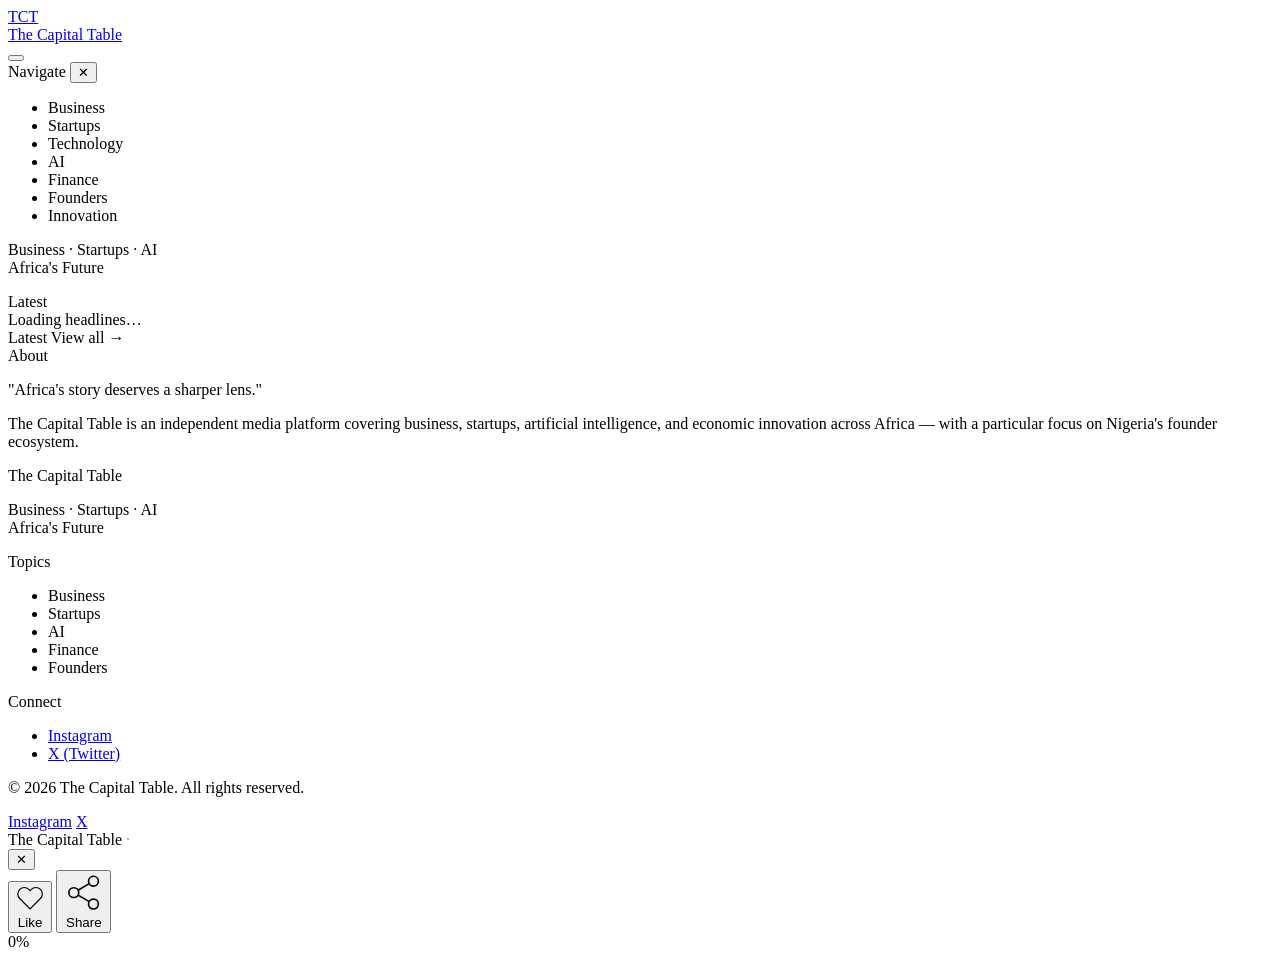
==== index.html @ 3fa9b8fc "Create index.html" ====
<!DOCTYPE html>
<html lang="en">
<head>
  <meta charset="UTF-8">
  <meta name="viewport" content="width=device-width, initial-scale=1.0">
  <title>The Capital Table — Business, Startups & Innovation in Africa</title>

  <!-- SEO Meta -->
  <meta name="description" content="The Capital Table is Africa's premier publication for business, startups, AI, and innovation. Covering Nigerian founders, African markets, and the future of the continent's economy.">
  <meta name="keywords" content="African startups, Nigerian business, Africa tech, AI Nigeria, Nigerian founders, African economy, startup funding Africa">
  <meta name="author" content="The Capital Table">
  <link rel="canonical" href="https://thecapitaltable.blog/">

  <!-- Open Graph -->
  <meta property="og:type" content="website">
  <meta property="og:site_name" content="The Capital Table">
  <meta property="og:title" content="The Capital Table — Business, Startups & Innovation in Africa">
  <meta property="og:description" content="Africa's premier publication for business, startups, AI, and innovation.">
  <meta property="og:url" content="https://thecapitaltable.blog/">
  <meta property="og:image" content="https://thecapitaltable.blog/assets/images/og/og-default.jpg">

  <!-- Twitter Card -->
  <meta name="twitter:card" content="summary_large_image">
  <meta name="twitter:site" content="@thecapitaltable">
  <meta name="twitter:title" content="The Capital Table">
  <meta name="twitter:description" content="Business • Startups • AI • Africa's Future">
  <meta name="twitter:image" content="https://thecapitaltable.blog/assets/images/og/og-default.jpg">

  <!-- JSON-LD Structured Data -->
  <script type="application/ld+json">
  {
    "@context": "https://schema.org",
    "@type": "NewsMediaOrganization",
    "name": "The Capital Table",
    "alternateName": "TCT",
    "url": "https://thecapitaltable.blog",
    "logo": "https://thecapitaltable.blog/assets/images/logo/wordmark.png",
    "sameAs": [
      "https://instagram.com/thecapitaltable",
      "https://x.com/thecapitaltable"
    ],
    "description": "Africa's premier publication for business, startups, AI, and innovation.",
    "foundingDate": "2026",
    "areaServed": "Africa"
  }
  </script>

  <!-- Fonts -->
  <link rel="preconnect" href="https://fonts.googleapis.com">
  <link rel="preconnect" href="https://fonts.gstatic.com" crossorigin>
  <link href="https://fonts.googleapis.com/css2?family=Playfair+Display:ital,wght@0,400;0,600;0,700;1,400;1,600&family=Inter:wght@300;400;500;600&display=swap" rel="stylesheet">

  <!-- Styles -->
  <link rel="stylesheet" href="assets/css/main.css">
  <link rel="stylesheet" href="assets/css/layout.css">
  <link rel="stylesheet" href="assets/css/cards.css">
  <link rel="stylesheet" href="assets/css/modal.css">
</head>

<body data-page="home">

  <!-- ============================================
       NAVIGATION
       ============================================ -->
  <nav class="nav" role="navigation" aria-label="Main navigation">
    <div class="nav-inner">
      <a href="index.html" class="nav-brand" aria-label="The Capital Table — Home">
        <div class="nav-monogram" aria-hidden="true">
          <span>TCT</span>
        </div>
        <span class="nav-wordmark">The Capital Table</span>
      </a>

      <div class="nav-right">
        <span class="nav-date" id="nav-date" aria-live="polite"></span>
        <button class="hamburger" id="hamburger" aria-label="Open menu" aria-expanded="false">
          <span></span>
          <span></span>
          <span></span>
        </button>
      </div>
    </div>
  </nav>

  <!-- ============================================
       MENU OVERLAY + DRAWER
       ============================================ -->
  <div class="menu-overlay" id="menu-overlay" aria-hidden="true"></div>

  <div class="menu-drawer" id="menu-drawer" role="dialog" aria-label="Site navigation" aria-modal="true">
    <div class="menu-drawer-header">
      <span class="menu-drawer-title">Navigate</span>
      <button class="menu-close" id="menu-close" aria-label="Close menu">✕</button>
    </div>

    <ul class="menu-nav-list" role="list">
      <li class="menu-nav-item" data-category="Business" role="listitem">
        <span class="menu-nav-label">Business</span>
      </li>
      <li class="menu-nav-item" data-category="Startups" role="listitem">
        <span class="menu-nav-label">Startups</span>
      </li>
      <li class="menu-nav-item" data-category="Technology" role="listitem">
        <span class="menu-nav-label">Technology</span>
      </li>
      <li class="menu-nav-item" data-category="AI" role="listitem">
        <span class="menu-nav-label">AI</span>
      </li>
      <li class="menu-nav-item" data-category="Finance" role="listitem">
        <span class="menu-nav-label">Finance</span>
      </li>
      <li class="menu-nav-item" data-category="Founders" role="listitem">
        <span class="menu-nav-label">Founders</span>
      </li>
      <li class="menu-nav-item" data-category="Innovation" role="listitem">
        <span class="menu-nav-label">Innovation</span>
      </li>
    </ul>

    <div class="menu-footer">
      <p class="menu-tagline">Business · Startups · AI<br>Africa's Future</p>
    </div>
  </div>

  <!-- ============================================
       MAIN CONTENT
       ============================================ -->
  <main class="main-content">

    <!-- Ticker Bar -->
    <div class="ticker-bar" aria-label="Latest headlines">
      <div class="ticker-inner">
        <span class="ticker-label">Latest</span>
        <div class="ticker-divider"></div>
        <span class="ticker-text" id="ticker-text">Loading headlines…</span>
      </div>
    </div>

    <!-- Hero Section -->
    <section class="hero" aria-label="Featured articles" id="hero-section">
      <!-- Populated by JS -->
    </section>

    <!-- Filter Bar -->
    <div class="filter-section" role="navigation" aria-label="Filter articles by category">
      <div class="filter-inner" id="filter-bar">
        <!-- Populated by JS -->
      </div>
    </div>

    <!-- Latest Articles Grid -->
    <section class="articles-section" aria-label="Latest articles">
      <div class="container">
        <div class="section-header">
          <span class="section-title">Latest</span>
          <span class="section-link" onclick="window.location.href='category.html?cat=All'">View all →</span>
        </div>
        <div id="articles-grid">
          <!-- Populated by JS -->
        </div>
      </div>
    </section>

    <!-- About Strip -->
    <section class="about-strip" aria-label="About The Capital Table">
      <div class="about-inner">
        <div class="about-eyebrow">About</div>
        <p class="about-statement">"Africa's story deserves a sharper lens."</p>
        <p class="about-sub">
          The Capital Table is an independent media platform covering business, startups,
          artificial intelligence, and economic innovation across Africa — with a particular
          focus on Nigeria's founder ecosystem.
        </p>
      </div>
    </section>

    <!-- Footer -->
    <footer class="footer" role="contentinfo">
      <div class="footer-inner">
        <div class="footer-top">
          <div>
            <div class="footer-brand-name">The Capital Table</div>
            <p class="footer-brand-tag">Business · Startups · AI<br>Africa's Future</p>
          </div>
          <div>
            <div class="footer-col-title">Topics</div>
            <ul class="footer-links">
              <li><span class="footer-link" onclick="window.location.href='category.html?cat=Business'">Business</span></li>
              <li><span class="footer-link" onclick="window.location.href='category.html?cat=Startups'">Startups</span></li>
              <li><span class="footer-link" onclick="window.location.href='category.html?cat=AI'">AI</span></li>
              <li><span class="footer-link" onclick="window.location.href='category.html?cat=Finance'">Finance</span></li>
              <li><span class="footer-link" onclick="window.location.href='category.html?cat=Founders'">Founders</span></li>
            </ul>
          </div>
          <div>
            <div class="footer-col-title">Connect</div>
            <ul class="footer-links">
              <li><a class="footer-link" href="https://instagram.com/thecapitaltable" target="_blank" rel="noopener">Instagram</a></li>
              <li><a class="footer-link" href="https://x.com/thecapitaltable" target="_blank" rel="noopener">X (Twitter)</a></li>
            </ul>
          </div>
        </div>
        <div class="footer-bottom">
          <p class="footer-copy">© 2026 The Capital Table. All rights reserved.</p>
          <div class="footer-social">
            <a class="footer-social-link" href="https://instagram.com/thecapitaltable" target="_blank" rel="noopener">Instagram</a>
            <a class="footer-social-link" href="https://x.com/thecapitaltable" target="_blank" rel="noopener">X</a>
          </div>
        </div>
      </div>
    </footer>

  </main>

  <!-- ============================================
       ARTICLE MODAL PLATFORM
       ============================================ -->
  <div class="modal-overlay" id="modal-overlay" role="dialog" aria-modal="true" aria-label="Article reader" aria-hidden="true">
    <div class="modal-platform">

      <!-- Read progress bar -->
      <div class="modal-read-progress" id="modal-read-progress" role="progressbar" aria-valuemin="0" aria-valuemax="100" aria-valuenow="0"></div>

      <!-- Top bar -->
      <div class="modal-topbar">
        <div class="modal-topbar-left">
          <span class="modal-pub-name">The Capital Table</span>
          <span style="color:var(--accent);opacity:0.4;">·</span>
          <span class="modal-category" id="modal-category"></span>
        </div>
        <button class="modal-close" id="modal-close-btn" aria-label="Close article">✕</button>
      </div>

      <!-- Scrollable body -->
      <div class="modal-body" id="modal-body">
        <div id="modal-content">
          <!-- Populated by modal.js -->
        </div>
      </div>

      <!-- Action bar -->
      <div class="modal-actions">
        <div class="modal-action-group">
          <button class="modal-action-btn" id="modal-like-btn" aria-label="Like this article">
            <svg viewBox="0 0 24 24" fill="none" stroke="currentColor" xmlns="http://www.w3.org/2000/svg">
              <path d="M20.84 4.61a5.5 5.5 0 0 0-7.78 0L12 5.67l-1.06-1.06a5.5 5.5 0 0 0-7.78 7.78l1.06 1.06L12 21.23l7.78-7.78 1.06-1.06a5.5 5.5 0 0 0 0-7.78z"/>
            </svg>
            <span class="like-text">Like</span>
          </button>
          <button class="modal-action-btn" id="modal-share-btn" aria-label="Share this article">
            <svg viewBox="0 0 24 24" fill="none" stroke="currentColor" xmlns="http://www.w3.org/2000/svg">
              <circle cx="18" cy="5" r="3"/><circle cx="6" cy="12" r="3"/><circle cx="18" cy="19" r="3"/>
              <line x1="8.59" y1="13.51" x2="15.42" y2="17.49"/><line x1="15.41" y1="6.51" x2="8.59" y2="10.49"/>
            </svg>
            <span>Share</span>
          </button>
        </div>
        <span class="modal-progress" id="modal-progress-text">0%</span>
      </div>

    </div>
  </div>

  <!-- Scripts -->
  <script src="assets/js/articles.js" defer></script>
  <script src="assets/js/modal.js" defer></script>
  <script src="assets/js/main.js" defer></script>

</body>
</html>
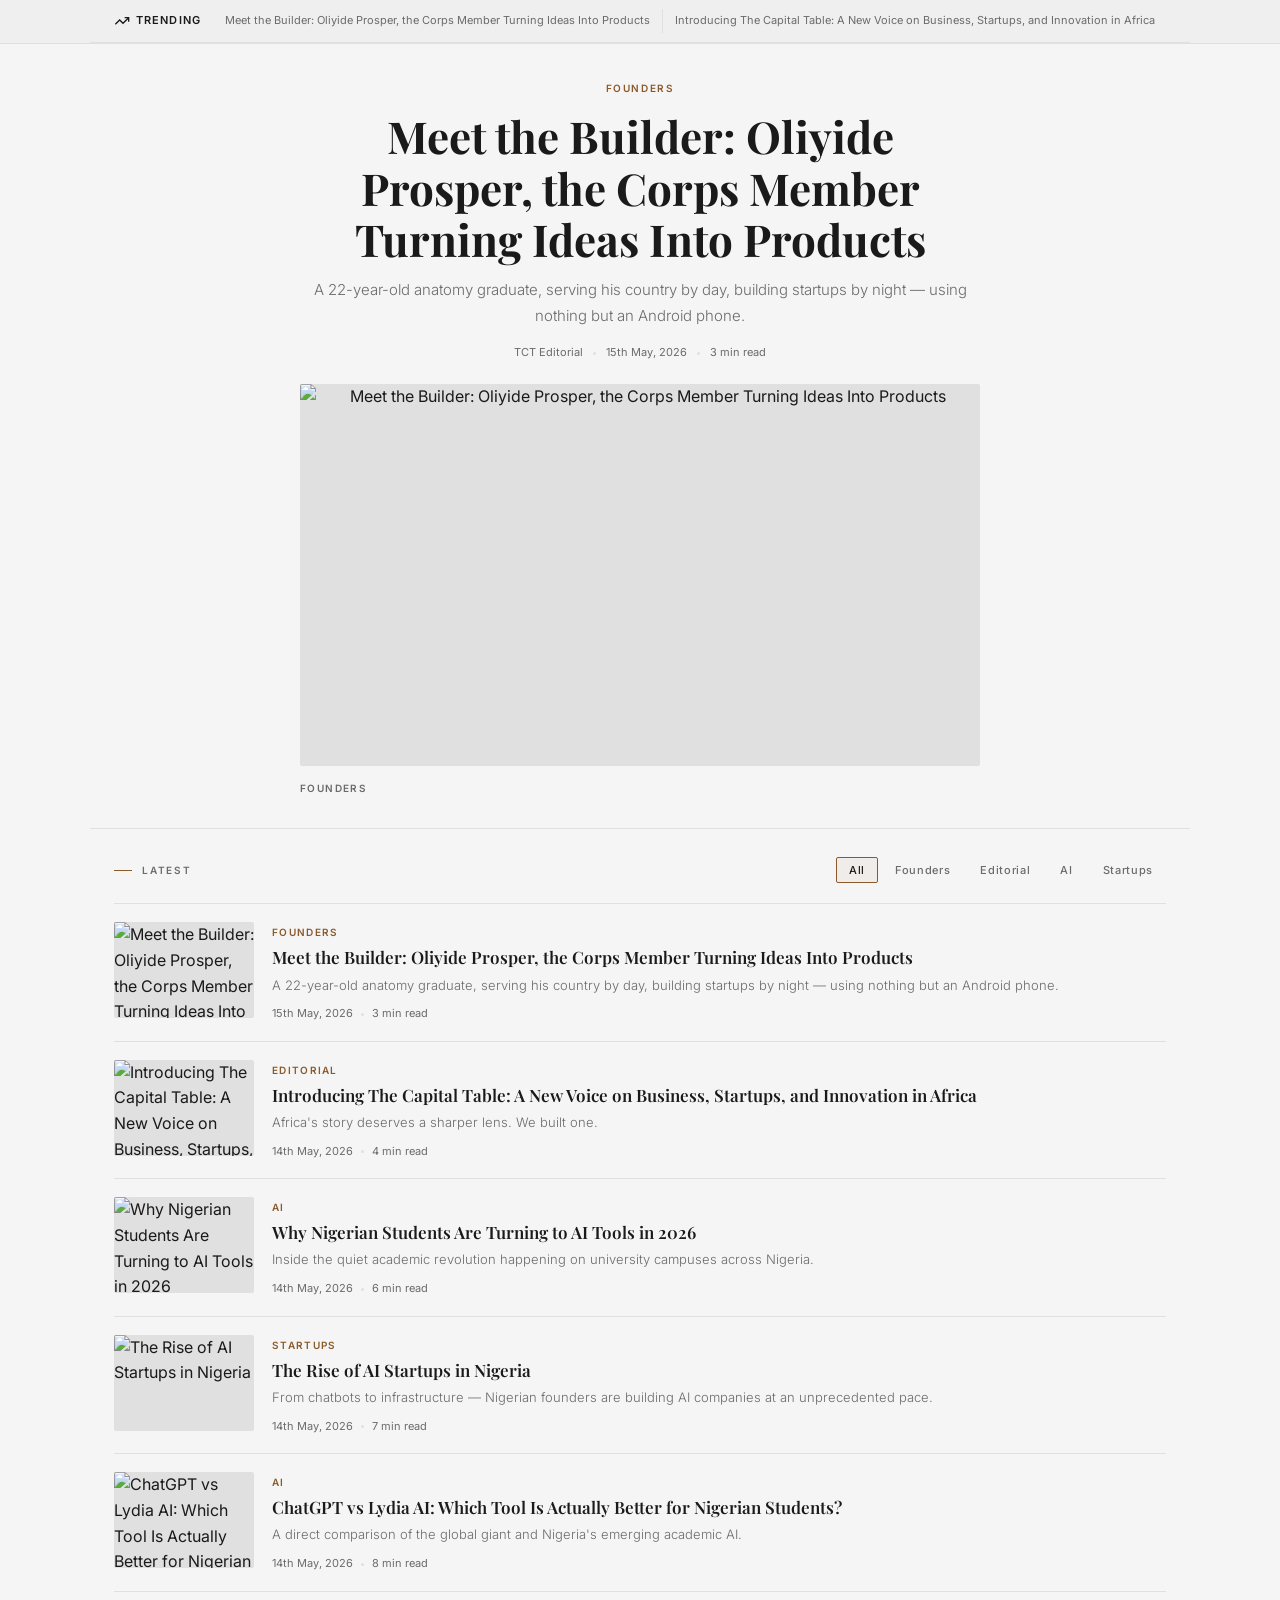
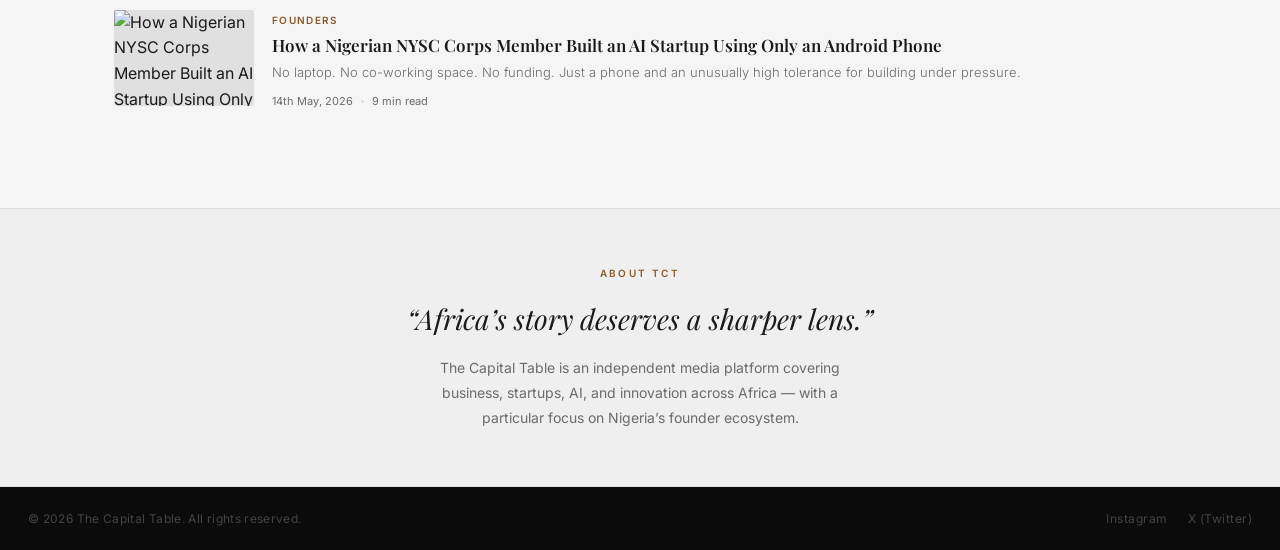
==== commit 50019d63: "Create index.html" ====
--- a/index.html
+++ b/index.html
@@ -1,270 +1,1269 @@
 <!DOCTYPE html>
 <html lang="en">
 <head>
-  <meta charset="UTF-8">
-  <meta name="viewport" content="width=device-width, initial-scale=1.0">
-  <title>The Capital Table — Business, Startups & Innovation in Africa</title>
-
-  <!-- SEO Meta -->
-  <meta name="description" content="The Capital Table is Africa's premier publication for business, startups, AI, and innovation. Covering Nigerian founders, African markets, and the future of the continent's economy.">
-  <meta name="keywords" content="African startups, Nigerian business, Africa tech, AI Nigeria, Nigerian founders, African economy, startup funding Africa">
-  <meta name="author" content="The Capital Table">
-  <link rel="canonical" href="https://thecapitaltable.blog/">
-
-  <!-- Open Graph -->
-  <meta property="og:type" content="website">
-  <meta property="og:site_name" content="The Capital Table">
-  <meta property="og:title" content="The Capital Table — Business, Startups & Innovation in Africa">
-  <meta property="og:description" content="Africa's premier publication for business, startups, AI, and innovation.">
-  <meta property="og:url" content="https://thecapitaltable.blog/">
-  <meta property="og:image" content="https://thecapitaltable.blog/assets/images/og/og-default.jpg">
-
-  <!-- Twitter Card -->
-  <meta name="twitter:card" content="summary_large_image">
-  <meta name="twitter:site" content="@thecapitaltable">
-  <meta name="twitter:title" content="The Capital Table">
-  <meta name="twitter:description" content="Business • Startups • AI • Africa's Future">
-  <meta name="twitter:image" content="https://thecapitaltable.blog/assets/images/og/og-default.jpg">
-
-  <!-- JSON-LD Structured Data -->
-  <script type="application/ld+json">
-  {
-    "@context": "https://schema.org",
-    "@type": "NewsMediaOrganization",
-    "name": "The Capital Table",
-    "alternateName": "TCT",
-    "url": "https://thecapitaltable.blog",
-    "logo": "https://thecapitaltable.blog/assets/images/logo/wordmark.png",
-    "sameAs": [
-      "https://instagram.com/thecapitaltable",
-      "https://x.com/thecapitaltable"
-    ],
-    "description": "Africa's premier publication for business, startups, AI, and innovation.",
-    "foundingDate": "2026",
-    "areaServed": "Africa"
+<meta charset="UTF-8">
+<meta name="viewport" content="width=device-width, initial-scale=1.0">
+<title>The Capital Table — Business, Startups & Innovation in Africa</title>
+<meta name="description" content="The Capital Table is Africa's premier publication for business, startups, AI, and innovation across Nigeria and the continent.">
+<meta name="keywords" content="African startups, Nigerian business, Africa tech, AI Nigeria, Nigerian founders, African economy">
+<meta name="author" content="The Capital Table">
+<link rel="canonical" href="https://thecapitaltable.blog/">
+<meta property="og:type" content="website">
+<meta property="og:site_name" content="The Capital Table">
+<meta property="og:title" content="The Capital Table — Business, Startups & Innovation in Africa">
+<meta property="og:description" content="Africa's premier publication for business, startups, AI, and innovation.">
+<meta property="og:url" content="https://thecapitaltable.blog/">
+<meta name="twitter:card" content="summary_large_image">
+<meta name="twitter:site" content="@thecapitaltable">
+<link rel="preconnect" href="https://fonts.googleapis.com">
+<link rel="preconnect" href="https://fonts.gstatic.com" crossorigin>
+<link href="https://fonts.googleapis.com/css2?family=Playfair+Display:ital,wght@0,400;0,600;0,700;1,400&family=Inter:wght@300;400;500;600&display=swap" rel="stylesheet">
+<style>
+
+/* =============================================
+   RESET
+   ============================================= */
+*,*::before,*::after{box-sizing:border-box;margin:0;padding:0}
+html{scroll-behavior:smooth}
+body{
+  background:#f5f5f5;
+  color:#1A1A1A;
+  font-family:'Inter',sans-serif;
+  font-size:16px;
+  line-height:1.6;
+  -webkit-font-smoothing:antialiased;
+  overflow-x:hidden;
+}
+a{color:inherit;text-decoration:none}
+button{font-family:'Inter',sans-serif;cursor:pointer;border:none;background:none}
+ul{list-style:none}
+img{width:100%;display:block;object-fit:cover}
+
+/* =============================================
+   VARIABLES
+   ============================================= */
+:root{
+  --charcoal:  #0B0B0B;
+  --charcoal2: #151515;
+  --dark-line: #2A2A2A;
+  --body-bg:   #f5f5f5;
+  --body-bg2:  #efefef;
+  --line:      #E0E0E0;
+  --ink:       #1A1A1A;
+  --ink2:      #6B6B6B;
+  --accent:    #8B5A2B;
+  --paper:     #F5F0E8;
+  --paper-line:#D8D2C8;
+}
+
+::-webkit-scrollbar{width:3px}
+::-webkit-scrollbar-track{background:var(--body-bg)}
+::-webkit-scrollbar-thumb{background:var(--line);border-radius:2px}
+
+/* =============================================
+   HEADER — full charcoal
+   ============================================= */
+.header{
+  background:var(--charcoal);
+  position:sticky;
+  top:0;
+  z-index:900;
+  border-bottom:1px solid var(--dark-line);
+}
+
+/* Top row: logo + hamburger */
+.header-top{
+  display:flex;
+  align-items:center;
+  justify-content:space-between;
+  padding:14px 24px 10px;
+  max-width:1100px;
+  margin:0 auto;
+}
+.brand{display:flex;align-items:center;gap:12px;cursor:pointer}
+.brand-mono{
+  width:40px;height:40px;
+  border:1.5px solid #3A3A3A;
+  border-radius:6px;
+  display:flex;align-items:center;justify-content:center;
+  flex-shrink:0;
+}
+.brand-mono span{
+  font-family:'Playfair Display',serif;
+  font-size:13px;font-weight:600;
+  color:#F5F5F5;letter-spacing:0.05em;
+}
+.brand-text{
+  display:flex;flex-direction:column;gap:2px;
+}
+.brand-name{
+  font-family:'Playfair Display',serif;
+  font-size:15px;font-weight:600;
+  letter-spacing:0.2em;text-transform:uppercase;
+  color:#F5F5F5;white-space:nowrap;line-height:1;
+}
+.brand-tagline{
+  font-size:10px;color:#666;
+  letter-spacing:0.04em;font-weight:400;
+  white-space:nowrap;
+}
+
+/* Hamburger */
+.hamburger{
+  display:flex;flex-direction:column;
+  justify-content:center;gap:5px;
+  width:28px;height:28px;cursor:pointer;flex-shrink:0;
+}
+.hamburger span{
+  display:block;height:1.5px;
+  background:#F5F5F5;
+  transition:all 0.3s ease;
+  transform-origin:center;
+}
+.hamburger.open span:nth-child(1){transform:translateY(6.5px) rotate(45deg)}
+.hamburger.open span:nth-child(2){opacity:0;transform:scaleX(0)}
+.hamburger.open span:nth-child(3){transform:translateY(-6.5px) rotate(-45deg)}
+
+/* Sub-bar: date + founder */
+.header-sub{
+  display:flex;align-items:center;justify-content:space-between;
+  padding:8px 24px;
+  max-width:1100px;margin:0 auto;
+  border-top:1px solid #1A1A1A;
+}
+.header-date{font-size:11px;color:#777;letter-spacing:0.04em}
+.header-founder{font-size:11px;color:#777;letter-spacing:0.03em}
+.header-founder a{color:var(--accent);transition:opacity 0.2s}
+.header-founder a:hover{opacity:0.75}
+
+/* =============================================
+   MENU DRAWER
+   ============================================= */
+.menu-overlay{
+  position:fixed;inset:0;
+  background:rgba(0,0,0,0.65);
+  z-index:950;opacity:0;pointer-events:none;
+  transition:opacity 0.3s ease;
+  backdrop-filter:blur(3px);-webkit-backdrop-filter:blur(3px);
+}
+.menu-overlay.open{opacity:1;pointer-events:all}
+
+.drawer{
+  position:fixed;top:0;right:0;
+  height:100%;width:280px;
+  background:var(--charcoal);
+  border-left:1px solid var(--dark-line);
+  z-index:960;
+  transform:translateX(100%);
+  transition:transform 0.4s cubic-bezier(0.4,0,0.2,1);
+  display:flex;flex-direction:column;
+}
+.drawer.open{transform:translateX(0)}
+
+/* Drawer header row matches main header height */
+.drawer-header{
+  display:flex;align-items:center;justify-content:space-between;
+  padding:14px 24px 10px;
+  border-bottom:1px solid var(--dark-line);
+  flex-shrink:0;
+}
+.drawer-mono{
+  width:36px;height:36px;
+  border:1.5px solid #3A3A3A;border-radius:6px;
+  display:flex;align-items:center;justify-content:center;
+}
+.drawer-mono span{
+  font-family:'Playfair Display',serif;
+  font-size:12px;font-weight:600;color:#F5F5F5;
+}
+.drawer-close{
+  font-size:20px;color:#666;cursor:pointer;
+  transition:color 0.2s;line-height:1;
+}
+.drawer-close:hover{color:#F5F5F5}
+
+/* Categories label */
+.drawer-cat-label{
+  padding:24px 24px 16px;
+  font-family:'Playfair Display',serif;
+  font-size:22px;font-weight:700;
+  color:#F5F5F5;letter-spacing:0.02em;
+  border-bottom:1px solid var(--dark-line);
+  flex-shrink:0;
+}
+
+/* Category list — tight */
+.drawer-list{
+  display:flex;flex-direction:column;
+  padding:0 24px;
+  overflow-y:auto;
+}
+.drawer-item{
+  display:flex;align-items:center;justify-content:space-between;
+  padding:13px 0;
+  border-bottom:1px solid #1C1C1C;
+  cursor:pointer;transition:all 0.2s;
+}
+.drawer-item:last-child{border-bottom:none}
+.drawer-item-name{
+  font-family:'Playfair Display',serif;
+  font-size:20px;font-weight:600;
+  color:#888;transition:all 0.2s;
+}
+.drawer-item:hover .drawer-item-name{color:#F5F5F5;transform:translateX(4px)}
+.drawer-item-arrow{color:var(--accent);opacity:0;font-size:14px;transition:opacity 0.2s}
+.drawer-item:hover .drawer-item-arrow{opacity:1}
+
+.drawer-footer{
+  margin-top:auto;padding:20px 24px;
+  border-top:1px solid var(--dark-line);flex-shrink:0;
+}
+.drawer-footer-text{font-size:11px;color:#444;line-height:1.9;letter-spacing:0.04em}
+
+/* =============================================
+   BODY
+   ============================================= */
+.body-wrap{background:var(--body-bg)}
+
+/* Trending bar */
+.trending-bar{
+  background:var(--body-bg2);
+  border-bottom:1px solid var(--line);
+  padding:9px 24px;
+  display:flex;align-items:center;gap:12px;
+  max-width:1100px;margin:0 auto;
+}
+.trending-label{
+  font-size:11px;font-weight:600;
+  letter-spacing:0.1em;text-transform:uppercase;
+  color:var(--ink);display:flex;align-items:center;gap:6px;
+}
+.trending-label svg{width:16px;height:16px;flex-shrink:0}
+.trending-scroll{
+  display:flex;gap:0;overflow-x:auto;
+  scrollbar-width:none;flex:1;
+}
+.trending-scroll::-webkit-scrollbar{display:none}
+.trending-tag{
+  font-size:11px;color:var(--ink2);
+  white-space:nowrap;padding:3px 12px;
+  border-right:1px solid var(--line);
+  cursor:pointer;transition:color 0.2s;flex-shrink:0;
+}
+.trending-tag:last-child{border-right:none}
+.trending-tag:hover{color:var(--ink)}
+
+/* =============================================
+   HERO — featured article
+   ============================================= */
+.hero-wrap{
+  max-width:1100px;margin:0 auto;
+  padding:36px 24px 32px;
+  border-bottom:1px solid var(--line);
+}
+.hero-inner{cursor:pointer;max-width:680px;margin:0 auto;text-align:center}
+.hero-cat{
+  font-size:10px;font-weight:600;
+  letter-spacing:0.16em;text-transform:uppercase;
+  color:var(--accent);margin-bottom:14px;
+}
+.hero-title{
+  font-family:'Playfair Display',serif;
+  font-size:clamp(26px,4vw,44px);
+  font-weight:700;line-height:1.18;
+  color:var(--ink);margin-bottom:12px;
+  transition:color 0.2s;
+}
+.hero-inner:hover .hero-title{color:var(--ink2)}
+.hero-subtitle{
+  font-size:15px;color:var(--ink2);
+  line-height:1.7;margin-bottom:16px;font-weight:300;
+}
+.hero-meta{
+  display:flex;align-items:center;justify-content:center;
+  gap:10px;font-size:11px;color:var(--ink2);
+  margin-bottom:22px;
+}
+.hero-dot{width:3px;height:3px;border-radius:50%;background:var(--line);display:inline-block}
+.hero-img-wrap{
+  width:100%;
+  aspect-ratio:16/9;
+  overflow:hidden;
+  border-radius:2px;
+  background:var(--line);
+}
+.hero-img-wrap img{
+  width:100%;height:100%;
+  object-fit:cover;
+  transition:transform 0.4s ease;
+}
+.hero-inner:hover .hero-img-wrap img{transform:scale(1.02)}
+
+/* Hero cat label below image */
+.hero-below-cat{
+  display:flex;align-items:center;
+  padding-top:14px;
+  font-size:10px;font-weight:600;
+  letter-spacing:0.14em;text-transform:uppercase;
+  color:var(--ink2);
+}
+
+/* =============================================
+   ARTICLE LIST — thumbnail left, text right
+   ============================================= */
+.articles-wrap{
+  max-width:1100px;margin:0 auto;
+  padding:0 24px 48px;
+}
+.articles-head{
+  display:flex;align-items:center;justify-content:space-between;
+  padding:28px 0 20px;
+  border-bottom:1px solid var(--line);
+  margin-bottom:0;
+}
+.articles-label{
+  font-size:10px;font-weight:600;
+  letter-spacing:0.18em;text-transform:uppercase;
+  color:var(--ink2);display:flex;align-items:center;gap:10px;
+}
+.articles-label::before{
+  content:'';display:inline-block;
+  width:18px;height:1.5px;background:var(--accent);
+}
+.articles-filter{
+  display:flex;gap:4px;overflow-x:auto;scrollbar-width:none;
+}
+.articles-filter::-webkit-scrollbar{display:none}
+.fbtn{
+  font-size:11px;font-weight:500;letter-spacing:0.06em;
+  padding:5px 12px;border-radius:2px;
+  border:1px solid transparent;
+  color:var(--ink2);background:transparent;
+  transition:all 0.2s;white-space:nowrap;cursor:pointer;
+}
+.fbtn:hover{color:var(--ink);border-color:var(--line)}
+.fbtn.active{color:var(--ink);border-color:var(--accent);background:rgba(139,90,43,0.06)}
+
+/* Article card — image left, text right */
+.article-list{display:flex;flex-direction:column}
+.article-item{
+  display:grid;
+  grid-template-columns:140px 1fr;
+  gap:18px;
+  align-items:start;
+  padding:18px 0;
+  border-bottom:1px solid var(--line);
+  cursor:pointer;
+  transition:background 0.2s;
+}
+.article-item:hover{background:var(--body-bg2)}
+.article-item:last-child{border-bottom:none}
+
+/* Thumbnail */
+.art-thumb{
+  width:140px;height:96px;
+  overflow:hidden;border-radius:2px;
+  background:var(--line);flex-shrink:0;
+}
+.art-thumb img{
+  width:100%;height:100%;
+  object-fit:cover;
+  transition:transform 0.3s ease;
+}
+.article-item:hover .art-thumb img{transform:scale(1.04)}
+
+/* Text side */
+.art-text{display:flex;flex-direction:column;gap:6px;padding-top:2px}
+.art-cat{
+  font-size:10px;font-weight:600;
+  letter-spacing:0.13em;text-transform:uppercase;
+  color:var(--accent);
+}
+.art-title{
+  font-family:'Playfair Display',serif;
+  font-size:17px;font-weight:600;
+  line-height:1.3;color:var(--ink);
+  transition:color 0.2s;
+}
+.article-item:hover .art-title{color:var(--ink2)}
+.art-excerpt{
+  font-size:13px;color:var(--ink2);
+  line-height:1.6;font-weight:300;
+  display:-webkit-box;-webkit-line-clamp:2;
+  -webkit-box-orient:vertical;overflow:hidden;
+}
+.art-meta{
+  display:flex;align-items:center;gap:8px;
+  font-size:11px;color:var(--ink2);
+  margin-top:4px;
+}
+.art-dot{width:3px;height:3px;border-radius:50%;background:var(--line);display:inline-block}
+
+/* Load more */
+.load-more-wrap{
+  text-align:center;
+  padding:32px 0 0;
+}
+.load-more-btn{
+  display:inline-flex;align-items:center;gap:8px;
+  padding:12px 32px;
+  border:1px solid var(--line);
+  border-radius:2px;
+  font-size:12px;font-weight:500;
+  letter-spacing:0.08em;text-transform:uppercase;
+  color:var(--ink2);background:transparent;
+  cursor:pointer;transition:all 0.2s;
+}
+.load-more-btn:hover{
+  color:var(--ink);
+  border-color:var(--ink);
+  background:var(--body-bg2);
+}
+.load-more-btn.hidden{display:none}
+
+/* =============================================
+   ABOUT STRIP
+   ============================================= */
+.about{
+  background:var(--body-bg2);
+  padding:56px 24px;
+  border-top:1px solid var(--line);
+  border-bottom:1px solid var(--line);
+  text-align:center;
+}
+.about-inner{max-width:580px;margin:0 auto}
+.about-eye{
+  font-size:10px;font-weight:600;
+  letter-spacing:0.22em;text-transform:uppercase;
+  color:var(--accent);margin-bottom:16px;
+}
+.about-stmt{
+  font-family:'Playfair Display',serif;
+  font-size:clamp(20px,3vw,28px);
+  font-weight:400;font-style:italic;
+  line-height:1.55;color:var(--ink);margin-bottom:14px;
+}
+.about-desc{
+  font-size:14px;color:var(--ink2);
+  line-height:1.8;max-width:460px;margin:0 auto;
+}
+
+/* =============================================
+   FOOTER — charcoal
+   ============================================= */
+.footer{
+  background:var(--charcoal);
+  padding:22px 28px;
+  display:flex;align-items:center;
+  justify-content:space-between;
+  flex-wrap:wrap;gap:14px;
+}
+.foot-copy{font-size:12px;color:#444;letter-spacing:0.03em}
+.foot-social{display:flex;gap:20px}
+.foot-soc{
+  font-size:12px;color:#444;
+  cursor:pointer;transition:color 0.2s;letter-spacing:0.04em;
+}
+.foot-soc:hover{color:#F5F5F5}
+
+/* =============================================
+   ARTICLE MODAL PLATFORM
+   ============================================= */
+.modal-overlay{
+  position:fixed;inset:0;
+  background:rgba(5,5,5,0.88);
+  z-index:1000;
+  opacity:0;pointer-events:none;
+  transition:opacity 0.35s cubic-bezier(0.4,0,0.2,1);
+  backdrop-filter:blur(8px);-webkit-backdrop-filter:blur(8px);
+  display:flex;align-items:center;justify-content:center;
+  padding:24px;
+}
+.modal-overlay.open{opacity:1;pointer-events:all}
+
+.modal{
+  background:var(--paper);
+  width:100%;max-width:700px;max-height:90vh;
+  border-radius:4px;
+  display:flex;flex-direction:column;
+  position:relative;
+  transform:translateY(32px);
+  transition:transform 0.42s cubic-bezier(0.4,0,0.2,1);
+  box-shadow:0 40px 100px rgba(0,0,0,0.75);
+}
+.modal-overlay.open .modal{transform:translateY(0)}
+
+/* Progress bar */
+.modal-prog{
+  position:absolute;top:0;left:0;
+  height:2px;background:var(--accent);
+  width:0%;transition:width 0.1s linear;
+  border-radius:0 2px 0 0;z-index:5;
+}
+
+/* Modal top bar */
+.modal-bar{
+  padding:14px 22px;
+  border-bottom:1px solid var(--paper-line);
+  display:flex;align-items:center;justify-content:space-between;
+  flex-shrink:0;border-radius:4px 4px 0 0;
+}
+.modal-bar-left{display:flex;align-items:center;gap:10px}
+.modal-pub{
+  font-size:10px;font-weight:600;
+  letter-spacing:0.18em;text-transform:uppercase;
+  color:#999;
+}
+.modal-sep{color:var(--accent);opacity:0.4;font-size:14px}
+.modal-cat-tag{
+  font-size:10px;font-weight:600;
+  letter-spacing:0.13em;text-transform:uppercase;
+  color:var(--accent);
+}
+.modal-x{
+  width:30px;height:30px;
+  background:rgba(0,0,0,0.07);border-radius:50%;
+  display:flex;align-items:center;justify-content:center;
+  cursor:pointer;color:#999;font-size:15px;
+  transition:all 0.2s;
+}
+.modal-x:hover{background:rgba(0,0,0,0.14);color:var(--ink)}
+
+/* Scrollable body */
+.modal-body{
+  flex:1;overflow-y:auto;
+  scroll-behavior:smooth;position:relative;
+}
+.modal-body::-webkit-scrollbar{width:3px}
+.modal-body::-webkit-scrollbar-thumb{background:rgba(0,0,0,0.1);border-radius:2px}
+
+.fade-top{
+  position:sticky;top:0;
+  height:30px;
+  background:linear-gradient(to bottom,var(--paper),transparent);
+  pointer-events:none;z-index:2;display:block;
+}
+.fade-bot{
+  position:sticky;bottom:0;
+  height:40px;
+  background:linear-gradient(to top,var(--paper),transparent);
+  pointer-events:none;display:block;
+}
+
+/* Article content */
+.m-article{padding:20px 40px 8px}
+.m-cat{
+  font-size:10px;font-weight:600;
+  letter-spacing:0.16em;text-transform:uppercase;
+  color:var(--accent);margin-bottom:14px;
+}
+.m-title{
+  font-family:'Playfair Display',serif;
+  font-size:clamp(22px,3.5vw,32px);
+  font-weight:700;line-height:1.2;
+  color:var(--ink);margin-bottom:10px;
+}
+.m-sub{
+  font-family:'Playfair Display',serif;
+  font-size:16px;font-style:italic;font-weight:400;
+  color:#999;line-height:1.55;
+  margin-bottom:14px;padding-bottom:14px;
+  border-bottom:1px solid var(--paper-line);
+}
+.m-meta{
+  display:flex;align-items:center;gap:10px;
+  font-size:12px;color:#999;margin-bottom:22px;
+}
+.m-meta-dot{width:3px;height:3px;border-radius:50%;background:var(--paper-line);display:inline-block}
+.m-hook{
+  font-family:'Playfair Display',serif;
+  font-size:17px;font-style:italic;line-height:1.78;
+  color:var(--ink);
+  border-top:2px solid var(--accent);
+  border-bottom:2px solid var(--accent);
+  padding:16px 0;margin-bottom:26px;
+}
+.m-section{margin-bottom:22px}
+.m-sec-head{
+  font-size:10px;font-weight:600;
+  letter-spacing:0.15em;text-transform:uppercase;
+  color:var(--accent);margin-bottom:10px;
+}
+.m-sec-body{font-size:15px;line-height:1.85;color:var(--ink)}
+.m-conclusion{
+  font-family:'Playfair Display',serif;
+  font-size:16px;font-style:italic;line-height:1.8;
+  color:#999;margin-top:20px;
+  padding-top:16px;border-top:1px solid var(--paper-line);
+  margin-bottom:8px;
+}
+
+/* Modal action bar */
+.modal-actions{
+  padding:14px 22px;
+  border-top:1px solid var(--paper-line);
+  display:flex;align-items:center;justify-content:space-between;
+  flex-shrink:0;border-radius:0 0 4px 4px;
+}
+.act-group{display:flex;gap:10px}
+.act-btn{
+  display:flex;align-items:center;gap:7px;
+  padding:8px 16px;border-radius:2px;
+  font-size:12px;font-weight:500;letter-spacing:0.05em;
+  cursor:pointer;transition:all 0.2s;
+  border:1px solid rgba(0,0,0,0.13);
+  background:transparent;color:#888;
+}
+.act-btn:hover{background:rgba(0,0,0,0.05);color:var(--ink)}
+.act-btn.liked{color:var(--accent);border-color:var(--accent);background:rgba(139,90,43,0.07)}
+.act-btn svg{width:13px;height:13px;flex-shrink:0;stroke-width:1.5}
+.act-btn.liked svg{fill:var(--accent);stroke:var(--accent)}
+.modal-pct{font-size:11px;color:#aaa}
+
+/* =============================================
+   RESPONSIVE
+   ============================================= */
+@media(max-width:768px){
+  .header-top{padding:12px 18px 8px}
+  .header-sub{padding:7px 18px}
+  .hero-wrap{padding:28px 18px 24px}
+  .articles-wrap{padding:0 18px 36px}
+  .trending-bar{padding:9px 18px}
+  .about{padding:40px 18px}
+  .footer{padding:18px;flex-direction:column;align-items:flex-start;gap:12px}
+  .article-item{grid-template-columns:110px 1fr;gap:14px}
+  .art-thumb{width:110px;height:78px}
+  .art-title{font-size:15px}
+}
+@media(max-width:480px){
+  .brand-name{font-size:13px;letter-spacing:0.15em}
+  .hero-title{font-size:24px}
+  .articles-head{flex-direction:column;align-items:flex-start;gap:12px}
+  .article-item{grid-template-columns:96px 1fr;gap:12px}
+  .art-thumb{width:96px;height:68px}
+  /* Modal slides up from bottom */
+  .modal-overlay{padding:0;align-items:flex-end}
+  .modal{
+    max-width:100%;max-height:93vh;
+    border-radius:12px 12px 0 0;
+    transform:translateY(100%);
   }
-  </script>
-
-  <!-- Fonts -->
-  <link rel="preconnect" href="https://fonts.googleapis.com">
-  <link rel="preconnect" href="https://fonts.gstatic.com" crossorigin>
-  <link href="https://fonts.googleapis.com/css2?family=Playfair+Display:ital,wght@0,400;0,600;0,700;1,400;1,600&family=Inter:wght@300;400;500;600&display=swap" rel="stylesheet">
-
-  <!-- Styles -->
-  <link rel="stylesheet" href="assets/css/main.css">
-  <link rel="stylesheet" href="assets/css/layout.css">
-  <link rel="stylesheet" href="assets/css/cards.css">
-  <link rel="stylesheet" href="assets/css/modal.css">
+  .modal-overlay.open .modal{transform:translateY(0)}
+  .m-article{padding:16px 18px 8px}
+  .m-title{font-size:20px}
+  .m-hook{font-size:15px}
+}
+
+</style>
 </head>
-
-<body data-page="home">
-
-  <!-- ============================================
-       NAVIGATION
-       ============================================ -->
-  <nav class="nav" role="navigation" aria-label="Main navigation">
-    <div class="nav-inner">
-      <a href="index.html" class="nav-brand" aria-label="The Capital Table — Home">
-        <div class="nav-monogram" aria-hidden="true">
-          <span>TCT</span>
-        </div>
-        <span class="nav-wordmark">The Capital Table</span>
-      </a>
-
-      <div class="nav-right">
-        <span class="nav-date" id="nav-date" aria-live="polite"></span>
-        <button class="hamburger" id="hamburger" aria-label="Open menu" aria-expanded="false">
-          <span></span>
-          <span></span>
-          <span></span>
+<body>
+
+<!-- =============================================
+     HEADER
+     ========================================
+  <header class="header">
+  <div class="header-top">
+    <div class="brand" onclick="window.scrollTo({top:0,behavior:'smooth'})">
+      <div class="brand-mono"><span>TCT</span></div>
+      <div class="brand-text">
+        <span class="brand-name">The Capital Table</span>
+        <span class="brand-tagline">Business &bull; Startups &bull; AI &bull; Innovation &bull; Finance</span>
+      </div>
+    </div>
+    <div class="hamburger" id="hamburger" onclick="toggleMenu()">
+      <span></span><span></span><span></span>
+    </div>
+  </div>
+  <div class="header-sub">
+    <span class="header-date" id="header-date"></span>
+    <span class="header-founder">Founder: <a href="#" onclick="openModal('000');return false;">Oliyide Prosper</a></span>
+  </div>
+</header>
+
+<!-- =============================================
+     MENU DRAWER
+     ============================================= -->
+<div class="menu-overlay" id="menu-overlay" onclick="toggleMenu()"></div>
+<div class="drawer" id="drawer">
+  <div class="drawer-header">
+    <div class="drawer-mono"><span>TCT</span></div>
+    <span class="drawer-close" onclick="toggleMenu()">&#10005;</span>
+  </div>
+  <div class="drawer-cat-label">CATEGORIES</div>
+  <div class="drawer-list">
+    <div class="drawer-item" onclick="filterBy('Business')">
+      <span class="drawer-item-name">Business</span>
+      <span class="drawer-item-arrow">&#8594;</span>
+    </div>
+    <div class="drawer-item" onclick="filterBy('Startups')">
+      <span class="drawer-item-name">Startups</span>
+      <span class="drawer-item-arrow">&#8594;</span>
+    </div>
+    <div class="drawer-item" onclick="filterBy('AI')">
+      <span class="drawer-item-name">AI</span>
+      <span class="drawer-item-arrow">&#8594;</span>
+    </div>
+    <div class="drawer-item" onclick="filterBy('Innovation')">
+      <span class="drawer-item-name">Innovation</span>
+      <span class="drawer-item-arrow">&#8594;</span>
+    </div>
+    <div class="drawer-item" onclick="filterBy('Finance')">
+      <span class="drawer-item-name">Finance</span>
+      <span class="drawer-item-arrow">&#8594;</span>
+    </div>
+    <div class="drawer-item" onclick="filterBy('Founders')">
+      <span class="drawer-item-name">Founders</span>
+      <span class="drawer-item-arrow">&#8594;</span>
+    </div>
+    <div class="drawer-item" onclick="filterBy('Technology')">
+      <span class="drawer-item-name">Technology</span>
+      <span class="drawer-item-arrow">&#8594;</span>
+    </div>
+  </div>
+  <div class="drawer-footer">
+    <p class="drawer-footer-text">Business &middot; Startups &middot; AI<br>Africa&rsquo;s Future</p>
+  </div>
+</div>
+
+<!-- =============================================
+     BODY
+     ============================================= -->
+<div class="body-wrap">
+
+  <!-- Trending bar -->
+  <div style="background:var(--body-bg2);border-bottom:1px solid var(--line);">
+    <div class="trending-bar">
+      <span class="trending-label">
+        <svg viewBox="0 0 24 24" fill="none" stroke="currentColor" stroke-width="2"><polyline points="22,7 13.5,15.5 8.5,10.5 2,17"/><polyline points="16,7 22,7 22,13"/></svg>
+        Trending
+      </span>
+      <div class="trending-scroll" id="trending-scroll"></div>
+    </div>
+  </div>
+
+  <!-- Hero -->
+  <div class="hero-wrap">
+    <div id="hero-container"></div>
+  </div>
+
+  <!-- Articles -->
+  <div class="articles-wrap">
+    <div class="articles-head">
+      <span class="articles-label">Latest</span>
+      <div class="articles-filter" id="filter-bar"></div>
+    </div>
+    <div class="article-list" id="article-list"></div>
+    <div class="load-more-wrap">
+      <button class="load-more-btn hidden" id="load-more-btn" onclick="loadMore()">
+        Load More &darr;
+      </button>
+    </div>
+  </div>
+
+  <!-- About -->
+  <div class="about">
+    <div class="about-inner">
+      <div class="about-eye">About TCT</div>
+      <p class="about-stmt">&ldquo;Africa&rsquo;s story deserves a sharper lens.&rdquo;</p>
+      <p class="about-desc">The Capital Table is an independent media platform covering business, startups, AI, and innovation across Africa &mdash; with a particular focus on Nigeria&rsquo;s founder ecosystem.</p>
+    </div>
+  </div>
+
+  <!-- Footer -->
+  <footer class="footer">
+    <p class="foot-copy">&copy; 2026 The Capital Table. All rights reserved.</p>
+    <div class="foot-social">
+      <a class="foot-soc" href="https://instagram.com/thecapitaltable" target="_blank" rel="noopener">Instagram</a>
+      <a class="foot-soc" href="https://x.com/thecapitaltable" target="_blank" rel="noopener">X (Twitter)</a>
+    </div>
+  </footer>
+
+</div>
+
+<!-- =============================================
+     ARTICLE MODAL PLATFORM
+     ============================================= -->
+<div class="modal-overlay" id="modal-overlay" onclick="handleOverlayClick(event)">
+  <div class="modal" id="modal">
+    <div class="modal-prog" id="modal-prog"></div>
+    <div class="modal-bar">
+      <div class="modal-bar-left">
+        <span class="modal-pub">The Capital Table</span>
+        <span class="modal-sep">&middot;</span>
+        <span class="modal-cat-tag" id="modal-cat"></span>
+      </div>
+      <div class="modal-x" onclick="closeModal()">&#10005;</div>
+    </div>
+    <div class="modal-body" id="modal-body" onscroll="updateProg()">
+      <div class="fade-top"></div>
+      <div id="modal-content"></div>
+      <div class="fade-bot"></div>
+    </div>
+    <div class="modal-actions">
+      <div class="act-group">
+        <button class="act-btn" id="like-btn" onclick="toggleLike()">
+          <svg viewBox="0 0 24 24" fill="none" stroke="currentColor">
+            <path d="M20.84 4.61a5.5 5.5 0 0 0-7.78 0L12 5.67l-1.06-1.06a5.5 5.5 0 0 0-7.78 7.78l1.06 1.06L12 21.23l7.78-7.78 1.06-1.06a5.5 5.5 0 0 0 0-7.78z"/>
+          </svg>
+          <span id="like-text">Like</span>
+        </button>
+        <button class="act-btn" id="share-btn" onclick="shareArticle()">
+          <svg viewBox="0 0 24 24" fill="none" stroke="currentColor">
+            <circle cx="18" cy="5" r="3"/>
+            <circle cx="6" cy="12" r="3"/>
+            <circle cx="18" cy="19" r="3"/>
+            <line x1="8.59" y1="13.51" x2="15.42" y2="17.49"/>
+            <line x1="15.41" y1="6.51" x2="8.59" y2="10.49"/>
+          </svg>
+          <span>Share</span>
         </button>
       </div>
-    </div>
-  </nav>
-
-  <!-- ============================================
-       MENU OVERLAY + DRAWER
-       ============================================ -->
-  <div class="menu-overlay" id="menu-overlay" aria-hidden="true"></div>
-
-  <div class="menu-drawer" id="menu-drawer" role="dialog" aria-label="Site navigation" aria-modal="true">
-    <div class="menu-drawer-header">
-      <span class="menu-drawer-title">Navigate</span>
-      <button class="menu-close" id="menu-close" aria-label="Close menu">✕</button>
-    </div>
-
-    <ul class="menu-nav-list" role="list">
-      <li class="menu-nav-item" data-category="Business" role="listitem">
-        <span class="menu-nav-label">Business</span>
-      </li>
-      <li class="menu-nav-item" data-category="Startups" role="listitem">
-        <span class="menu-nav-label">Startups</span>
-      </li>
-      <li class="menu-nav-item" data-category="Technology" role="listitem">
-        <span class="menu-nav-label">Technology</span>
-      </li>
-      <li class="menu-nav-item" data-category="AI" role="listitem">
-        <span class="menu-nav-label">AI</span>
-      </li>
-      <li class="menu-nav-item" data-category="Finance" role="listitem">
-        <span class="menu-nav-label">Finance</span>
-      </li>
-      <li class="menu-nav-item" data-category="Founders" role="listitem">
-        <span class="menu-nav-label">Founders</span>
-      </li>
-      <li class="menu-nav-item" data-category="Innovation" role="listitem">
-        <span class="menu-nav-label">Innovation</span>
-      </li>
-    </ul>
-
-    <div class="menu-footer">
-      <p class="menu-tagline">Business · Startups · AI<br>Africa's Future</p>
+      <span class="modal-pct" id="modal-pct">0%</span>
     </div>
   </div>
-
-  <!-- ============================================
-       MAIN CONTENT
-       ============================================ -->
-  <main class="main-content">
-
-    <!-- Ticker Bar -->
-    <div class="ticker-bar" aria-label="Latest headlines">
-      <div class="ticker-inner">
-        <span class="ticker-label">Latest</span>
-        <div class="ticker-divider"></div>
-        <span class="ticker-text" id="ticker-text">Loading headlines…</span>
-      </div>
-    </div>
-
-    <!-- Hero Section -->
-    <section class="hero" aria-label="Featured articles" id="hero-section">
-      <!-- Populated by JS -->
-    </section>
-
-    <!-- Filter Bar -->
-    <div class="filter-section" role="navigation" aria-label="Filter articles by category">
-      <div class="filter-inner" id="filter-bar">
-        <!-- Populated by JS -->
-      </div>
-    </div>
-
-    <!-- Latest Articles Grid -->
-    <section class="articles-section" aria-label="Latest articles">
-      <div class="container">
-        <div class="section-header">
-          <span class="section-title">Latest</span>
-          <span class="section-link" onclick="window.location.href='category.html?cat=All'">View all →</span>
-        </div>
-        <div id="articles-grid">
-          <!-- Populated by JS -->
-        </div>
-      </div>
-    </section>
-
-    <!-- About Strip -->
-    <section class="about-strip" aria-label="About The Capital Table">
-      <div class="about-inner">
-        <div class="about-eyebrow">About</div>
-        <p class="about-statement">"Africa's story deserves a sharper lens."</p>
-        <p class="about-sub">
-          The Capital Table is an independent media platform covering business, startups,
-          artificial intelligence, and economic innovation across Africa — with a particular
-          focus on Nigeria's founder ecosystem.
-        </p>
-      </div>
-    </section>
-
-    <!-- Footer -->
-    <footer class="footer" role="contentinfo">
-      <div class="footer-inner">
-        <div class="footer-top">
-          <div>
-            <div class="footer-brand-name">The Capital Table</div>
-            <p class="footer-brand-tag">Business · Startups · AI<br>Africa's Future</p>
-          </div>
-          <div>
-            <div class="footer-col-title">Topics</div>
-            <ul class="footer-links">
-              <li><span class="footer-link" onclick="window.location.href='category.html?cat=Business'">Business</span></li>
-              <li><span class="footer-link" onclick="window.location.href='category.html?cat=Startups'">Startups</span></li>
-              <li><span class="footer-link" onclick="window.location.href='category.html?cat=AI'">AI</span></li>
-              <li><span class="footer-link" onclick="window.location.href='category.html?cat=Finance'">Finance</span></li>
-              <li><span class="footer-link" onclick="window.location.href='category.html?cat=Founders'">Founders</span></li>
-            </ul>
-          </div>
-          <div>
-            <div class="footer-col-title">Connect</div>
-            <ul class="footer-links">
-              <li><a class="footer-link" href="https://instagram.com/thecapitaltable" target="_blank" rel="noopener">Instagram</a></li>
-              <li><a class="footer-link" href="https://x.com/thecapitaltable" target="_blank" rel="noopener">X (Twitter)</a></li>
-            </ul>
-          </div>
-        </div>
-        <div class="footer-bottom">
-          <p class="footer-copy">© 2026 The Capital Table. All rights reserved.</p>
-          <div class="footer-social">
-            <a class="footer-social-link" href="https://instagram.com/thecapitaltable" target="_blank" rel="noopener">Instagram</a>
-            <a class="footer-social-link" href="https://x.com/thecapitaltable" target="_blank" rel="noopener">X</a>
-          </div>
-        </div>
-      </div>
-    </footer>
-
-  </main>
-
-  <!-- ============================================
-       ARTICLE MODAL PLATFORM
-       ============================================ -->
-  <div class="modal-overlay" id="modal-overlay" role="dialog" aria-modal="true" aria-label="Article reader" aria-hidden="true">
-    <div class="modal-platform">
-
-      <!-- Read progress bar -->
-      <div class="modal-read-progress" id="modal-read-progress" role="progressbar" aria-valuemin="0" aria-valuemax="100" aria-valuenow="0"></div>
-
-      <!-- Top bar -->
-      <div class="modal-topbar">
-        <div class="modal-topbar-left">
-          <span class="modal-pub-name">The Capital Table</span>
-          <span style="color:var(--accent);opacity:0.4;">·</span>
-          <span class="modal-category" id="modal-category"></span>
-        </div>
-        <button class="modal-close" id="modal-close-btn" aria-label="Close article">✕</button>
-      </div>
-
-      <!-- Scrollable body -->
-      <div class="modal-body" id="modal-body">
-        <div id="modal-content">
-          <!-- Populated by modal.js -->
-        </div>
-      </div>
-
-      <!-- Action bar -->
-      <div class="modal-actions">
-        <div class="modal-action-group">
-          <button class="modal-action-btn" id="modal-like-btn" aria-label="Like this article">
-            <svg viewBox="0 0 24 24" fill="none" stroke="currentColor" xmlns="http://www.w3.org/2000/svg">
-              <path d="M20.84 4.61a5.5 5.5 0 0 0-7.78 0L12 5.67l-1.06-1.06a5.5 5.5 0 0 0-7.78 7.78l1.06 1.06L12 21.23l7.78-7.78 1.06-1.06a5.5 5.5 0 0 0 0-7.78z"/>
-            </svg>
-            <span class="like-text">Like</span>
-          </button>
-          <button class="modal-action-btn" id="modal-share-btn" aria-label="Share this article">
-            <svg viewBox="0 0 24 24" fill="none" stroke="currentColor" xmlns="http://www.w3.org/2000/svg">
-              <circle cx="18" cy="5" r="3"/><circle cx="6" cy="12" r="3"/><circle cx="18" cy="19" r="3"/>
-              <line x1="8.59" y1="13.51" x2="15.42" y2="17.49"/><line x1="15.41" y1="6.51" x2="8.59" y2="10.49"/>
-            </svg>
-            <span>Share</span>
-          </button>
-        </div>
-        <span class="modal-progress" id="modal-progress-text">0%</span>
-      </div>
-
-    </div>
-  </div>
-
-  <!-- Scripts -->
-  <script src="assets/js/articles.js" defer></script>
-  <script src="assets/js/modal.js" defer></script>
-  <script src="assets/js/main.js" defer></script>
-
+</div>
+
+<!-- =============================================
+     JAVASCRIPT
+     ============================================= -->
+<script>
+
+/* ----------------------------------------------------------
+   ARTICLES DATA
+   
+   HOW TO ADD A NEW ARTICLE:
+   1. Copy the block below from { to the closing },
+   2. Change all the fields
+   3. Set featured: true if you want it as the hero
+   4. Set featured: false for the article list
+   5. Upload your image to the images/ folder on GitHub
+   6. Put the filename in the image field e.g. "images/article-006.jpg"
+   7. Commit. Done.
+   ---------------------------------------------------------- */
+var ARTICLES = [
+
+  /* ---- TEST ARTICLE (replace when ready) ---- */
+  {
+    id: "000",
+    title: "Meet the Builder: Oliyide Prosper, the Corps Member Turning Ideas Into Products",
+    subtitle: "A 22-year-old anatomy graduate, serving his country by day, building startups by night — using nothing but an Android phone.",
+    category: "Founders",
+    author: "TCT Editorial",
+    date: "15th May, 2026",
+    readTime: "3 min read",
+    featured: true,
+    image: "https://images.unsplash.com/photo-1559136555-9303baea8ebd?w=900&q=80",
+    hook: "Most people spend their NYSC year counting down the days. Oliyide Prosper spent his building three software products from a single Android phone in Abuja.",
+    sections: [
+      {
+        heading: "Who He Is",
+        body: "Oliyide Prosper is a 22-year-old human anatomy graduate currently serving as a Youth Corps member at the National Hospital Abuja, posted to the Histopathology Department. Alongside two consultant pathologists, he processes tissue samples by day — and writes code by night."
+      },
+      {
+        heading: "What He Is Building",
+        body: "Under the holding company framework he calls Oliyide Inc., Prosper is developing three products simultaneously: AltoCV, an AI-powered CV builder for Nigerian graduates; ProjectKit, a step-by-step project writing guide for final year students; and Lydia AI, an AI tool built on the Claude API that generates thesis and project work for Nigerian undergraduates. All three products are being built entirely from his Android phone."
+      },
+      {
+        heading: "The Vision",
+        body: "The goal is 100 micro-products over time, each given 12 months to reach meaningful revenue or be retired. But Prosper is clear that entrepreneurship is a means, not an end. The destination is medicine — an MBBS at LAUTECH, a specialisation in pathology, and eventually a career as a consultant and researcher. The products fund the education. The education is the destination."
+      }
+    ],
+    conclusion: "This is a test article for The Capital Table. Your real articles will replace this — and they will be just as sharp."
+  },
+
+  /* ---- ARTICLE 001 ---- */
+  {
+    id: "001",
+    title: "Introducing The Capital Table: A New Voice on Business, Startups, and Innovation in Africa",
+    subtitle: "Africa's story deserves a sharper lens. We built one.",
+    category: "Editorial",
+    author: "TCT Editorial",
+    date: "14th May, 2026",
+    readTime: "4 min read",
+    featured: false,
+    image: "https://images.unsplash.com/photo-1611974789855-9c2a0a7236a3?w=600&q=80",
+    hook: "Every generation of African business needs a publication that speaks its language — not a translation of Western finance media, but something built from the ground up, for the founders, students, builders, and thinkers shaping the continent's next chapter.",
+    sections: [
+      { heading: "Why We Built This", body: "African business media has a problem. Most of it either talks down to its audience, chases Western validation, or reduces complex African economies to a single story of struggle and potential. None of that is good enough anymore. The continent has venture-backed startups, world-class founders, and a generation of young professionals who understand capital, technology, and markets. They deserve a publication that matches their intelligence." },
+      { heading: "What The Capital Table Is", body: "TCT is a business and startup media platform focused on African markets — with a particular lens on Nigeria, where the density of entrepreneurial activity, tech adoption, and economic complexity is unmatched on the continent. We cover startups, AI, finance, innovation, founder stories, and the macroeconomic forces that shape business decisions at every level." },
+      { heading: "Who This Is For", body: "The ambitious Nigerian undergraduate trying to understand venture capital. The NYSC corps member building a product on the side. The Lagos-based founder raising a pre-seed round. The Abuja professional tracking the intersection of policy and tech. If you care about business and you care about this continent, you are exactly who we built this for." }
+    ],
+    conclusion: "Welcome to The Capital Table. Pull up a seat."
+  },
+
+  /* ---- ARTICLE 002 ---- */
+  {
+    id: "002",
+    title: "Why Nigerian Students Are Turning to AI Tools in 2026",
+    subtitle: "Inside the quiet academic revolution happening on university campuses across Nigeria.",
+    category: "AI",
+    author: "TCT Editorial",
+    date: "14th May, 2026",
+    readTime: "6 min read",
+    featured: false,
+    image: "https://images.unsplash.com/photo-1677442135703-1787eea5ce01?w=600&q=80",
+    hook: "Walk into any cybercafe near a Nigerian university campus in 2026 and you will find students not browsing social media — but prompting AI tools to help them write, research, and build. Something has changed. Quietly, and fast.",
+    sections: [
+      { heading: "The Shift Nobody Announced", body: "There was no single moment when Nigerian students decided to adopt AI tools en masse. It happened gradually, then suddenly. ChatGPT arrived in late 2022 as a curiosity. By 2024 it was a utility. By 2026 it is infrastructure. Students use it to draft essays, research topics, write project proposals, and increasingly — to write entire final year projects." },
+      { heading: "Why It Is Happening Now", body: "Three forces converged. First, smartphone penetration crossed a threshold — most Nigerian undergraduates now have Android devices capable of running web-based AI tools. Second, data prices dropped enough that extended AI sessions became financially accessible. Third, academic pressure to produce research-quality project work without adequate supervision created a genuine demand vacuum that AI tools filled." },
+      { heading: "The Controversy on Campus", body: "Not everyone is celebrating. Lecturers and department heads are divided. Some see AI-assisted work as plagiarism. Others argue the tools are no different from a textbook or research assistant. Most institutions have no policy at all — leaving students in a grey zone where the rules depend entirely on which lecturer is marking your work." }
+    ],
+    conclusion: "AI adoption among Nigerian students is not a crisis. It is a signal that young Nigerians are resourceful, tech-forward, and unwilling to be limited by the systems around them."
+  },
+
+  /* ---- ARTICLE 003 ---- */
+  {
+    id: "003",
+    title: "The Rise of AI Startups in Nigeria",
+    subtitle: "From chatbots to infrastructure — Nigerian founders are building AI companies at an unprecedented pace.",
+    category: "Startups",
+    author: "TCT Editorial",
+    date: "14th May, 2026",
+    readTime: "7 min read",
+    featured: false,
+    image: "https://images.unsplash.com/photo-1519389950473-47ba0277781c?w=600&q=80",
+    hook: "Three years ago, 'AI startup' in the Nigerian tech ecosystem usually meant a company that added a chatbot to its product. In 2026, the category has matured beyond recognition.",
+    sections: [
+      { heading: "A New Class of Builder", body: "The current wave of Nigerian AI founders is different from the fintech generation that preceded them. They are younger, more technically literate, and building for both local and global markets from day one. Many trained informally — through online courses, open-source contributions, and the kind of self-directed learning the Nigerian education system rarely rewards but the market increasingly does." },
+      { heading: "What They Are Building", body: "AI tools for Nigerian students. AI assistants for small businesses handling customer service in pidgin and local languages. Infrastructure plays — companies building the data pipelines and fine-tuned models that other AI products will need to work properly in African contexts." },
+      { heading: "The Challenges", body: "Building AI in Nigeria comes with real constraints. Compute costs are in dollars while revenues are often in naira. Reliable electricity is still not guaranteed in most cities. The talent pool, while growing rapidly, is still shallow relative to the ambition of the products being built." }
+    ],
+    conclusion: "Nigerian AI is no longer a future story. It is a present one. The founders are here. The products are live. The question now is scale."
+  },
+
+  /* ---- ARTICLE 004 ---- */
+  {
+    id: "004",
+    title: "ChatGPT vs Lydia AI: Which Tool Is Actually Better for Nigerian Students?",
+    subtitle: "A direct comparison of the global giant and Nigeria's emerging academic AI.",
+    category: "AI",
+    author: "TCT Editorial",
+    date: "14th May, 2026",
+    readTime: "8 min read",
+    featured: false,
+    image: "https://images.unsplash.com/photo-1686191128892-3b37add4c844?w=600&q=80",
+    hook: "ChatGPT has 200 million users. Lydia AI has a fraction of that. But in the specific context of a Nigerian undergraduate trying to complete a final year project — the comparison is more interesting than the numbers suggest.",
+    sections: [
+      { heading: "What ChatGPT Does Well", body: "Broad knowledge, strong reasoning, natural conversational interface. For general research questions and first drafts across most academic disciplines, it remains powerful. The free tier is accessible and functional." },
+      { heading: "Where ChatGPT Falls Short", body: "Context. ChatGPT does not understand Nigerian university formatting requirements. It cannot structure output the way Nigerian academic institutions demand — without significant prompt engineering most students haven't been taught." },
+      { heading: "What Lydia AI Is Built For", body: "Exactly the context ChatGPT misses. Designed around the Nigerian undergraduate academic workflow — chapter-by-chapter project structure, local formatting conventions, and the specific language register Nigerian university projects require." },
+      { heading: "The Verdict", body: "For general knowledge and research: ChatGPT. For structured Nigerian academic project work: Lydia AI. They serve overlapping but distinct needs. The smart student uses both, strategically." }
+    ],
+    conclusion: "The best tool matches your specific task. For Nigerian students, that means knowing when to use the global giant and when to use the tool built for exactly where you are."
+  },
+
+  /* ---- ARTICLE 005 ---- */
+  {
+    id: "005",
+    title: "How a Nigerian NYSC Corps Member Built an AI Startup Using Only an Android Phone",
+    subtitle: "No laptop. No co-working space. No funding. Just a phone and an unusually high tolerance for building under pressure.",
+    category: "Founders",
+    author: "TCT Editorial",
+    date: "14th May, 2026",
+    readTime: "9 min read",
+    featured: false,
+    image: "https://images.unsplash.com/photo-1512941937669-90a1b58e7e9c?w=600&q=80",
+    hook: "The standard startup founding story involves a garage, a MacBook, and a college roommate. This one involves NYSC khaki, a Tecno phone, and a histopathology department in Abuja.",
+    sections: [
+      { heading: "The Setup", body: "A 22-year-old human anatomy graduate, posted to the National Hospital Abuja, who spent his service year building not one product, but three." },
+      { heading: "The Products", body: "AltoCV: an AI-powered CV builder for Nigerian graduates. ProjectKit: a step-by-step project writing guide for final-year students. Lydia AI: an AI project generation tool built on the Claude API. All three built entirely from an Android phone." },
+      { heading: "The Workflow", body: "GitHub's mobile file editor for code storage. Render for free static site hosting. Claude for writing most of the code — the founder prompts, reviews, pastes, pushes. A development pipeline that would have been impossible five years ago." },
+      { heading: "The Long Game", body: "100 micro-products under a holding company. Each given 12 months to hit meaningful revenue or be retired. The medium-term goal: financial independence. The long-term goal: medicine, pathology, a consultant career. The products fund the education. The education is the destination." }
+    ],
+    conclusion: "The phone is not a limitation. It is the point. Building from where you are, with what you have, is not a consolation strategy. For a generation of African founders who have never had the luxury of waiting for perfect conditions, it is simply the only strategy there has ever been."
+  }
+
+];
+
+/* ----------------------------------------------------------
+   PAGINATION STATE
+   ---------------------------------------------------------- */
+var BATCH        = 6;   /* articles shown per load */
+var currentShown = 0;
+var currentList  = [];
+var currentId    = null;
+
+/* ----------------------------------------------------------
+   INIT
+   ---------------------------------------------------------- */
+window.onload = function() {
+  setDate();
+  renderTrending();
+  renderHero();
+  renderFilterBar();
+  showList(ARTICLES);
+};
+
+/* ----------------------------------------------------------
+   DATE
+   ---------------------------------------------------------- */
+function setDate() {
+  var el = document.getElementById('header-date');
+  if (!el) return;
+  var d = new Date();
+  var day = d.getDate();
+  var suffix = ['th','st','nd','rd'];
+  var v = day % 100;
+  var s = suffix[(v-20)%10] || suffix[v] || suffix[0];
+  var months = ['January','February','March','April','May','June','July','August','September','October','November','December'];
+  el.textContent = day + s + ' ' + months[d.getMonth()] + ', ' + d.getFullYear();
+}
+
+/* ----------------------------------------------------------
+   TRENDING BAR
+   ---------------------------------------------------------- */
+function renderTrending() {
+  var el = document.getElementById('trending-scroll');
+  if (!el) return;
+  var recent = ARTICLES.slice(0, 5);
+  el.innerHTML = recent.map(function(a) {
+    return '<span class="trending-tag" onclick="openModal(\'' + a.id + '\')">' + a.title + '</span>';
+  }).join('');
+}
+
+/* ----------------------------------------------------------
+   HERO
+   ---------------------------------------------------------- */
+function renderHero() {
+  var el = document.getElementById('hero-container');
+  if (!el) return;
+  var featured = null;
+  for (var i = 0; i < ARTICLES.length; i++) {
+    if (ARTICLES[i].featured) { featured = ARTICLES[i]; break; }
+  }
+  if (!featured) return;
+  el.innerHTML =
+    '<div class="hero-inner" onclick="openModal(\'' + featured.id + '\')">' +
+      '<div class="hero-cat">' + featured.category + '</div>' +
+      '<h1 class="hero-title">' + featured.title + '</h1>' +
+      '<p class="hero-subtitle">' + featured.subtitle + '</p>' +
+      '<div class="hero-meta">' +
+        '<span>' + featured.author + '</span>' +
+        '<span class="hero-dot"></span>' +
+        '<span>' + featured.date + '</span>' +
+        '<span class="hero-dot"></span>' +
+        '<span>' + featured.readTime + '</span>' +
+      '</div>' +
+      '<div class="hero-img-wrap">' +
+        '<img src="' + featured.image + '" alt="' + featured.title + '" loading="eager">' +
+      '</div>' +
+      '<div class="hero-below-cat">' + featured.category + '</div>' +
+    '</div>';
+}
+
+/* ----------------------------------------------------------
+   FILTER BAR
+   ---------------------------------------------------------- */
+function renderFilterBar() {
+  var el = document.getElementById('filter-bar');
+  if (!el) return;
+  var cats = ['All'];
+  ARTICLES.forEach(function(a) {
+    if (cats.indexOf(a.category) === -1) cats.push(a.category);
+  });
+  el.innerHTML = cats.map(function(c) {
+    return '<button class="fbtn' + (c === 'All' ? ' active' : '') + '" onclick="filterBy(\'' + c + '\')">' + c + '</button>';
+  }).join('');
+}
+
+function filterBy(cat) {
+  /* close drawer if open */
+  if (document.getElementById('drawer').classList.contains('open')) toggleMenu();
+  /* update active button */
+  document.querySelectorAll('.fbtn').forEach(function(b) {
+    b.classList.toggle('active', b.textContent === cat);
+  });
+  var list = cat === 'All' ? ARTICLES : ARTICLES.filter(function(a) { return a.category === cat; });
+  showList(list);
+  /* scroll to articles */
+  var aw = document.querySelector('.articles-wrap');
+  if (aw) window.scrollTo({ top: aw.offsetTop - 80, behavior: 'smooth' });
+}
+
+/* ----------------------------------------------------------
+   SHOW LIST (with pagination)
+   ---------------------------------------------------------- */
+function showList(list) {
+  currentList   = list;
+  currentShown  = 0;
+  var el = document.getElementById('article-list');
+  if (el) el.innerHTML = '';
+  appendBatch();
+}
+
+function appendBatch() {
+  var el = document.getElementById('article-list');
+  if (!el) return;
+  var end   = Math.min(currentShown + BATCH, currentList.length);
+  var slice = currentList.slice(currentShown, end);
+
+  slice.forEach(function(a) {
+    var item = document.createElement('div');
+    item.className = 'article-item';
+    item.onclick = function() { openModal(a.id); };
+    item.innerHTML =
+      '<div class="art-thumb">' +
+        '<img src="' + a.image + '" alt="' + a.title + '" loading="lazy">' +
+      '</div>' +
+      '<div class="art-text">' +
+        '<div class="art-cat">' + a.category + '</div>' +
+        '<div class="art-title">' + a.title + '</div>' +
+        '<p class="art-excerpt">' + a.subtitle + '</p>' +
+        '<div class="art-meta">' +
+          '<span>' + a.date + '</span>' +
+          '<span class="art-dot"></span>' +
+          '<span>' + a.readTime + '</span>' +
+        '</div>' +
+      '</div>';
+    el.appendChild(item);
+  });
+
+  currentShown = end;
+
+  /* Show or hide Load More */
+  var btn = document.getElementById('load-more-btn');
+  if (btn) {
+    if (currentShown < currentList.length) {
+      btn.classList.remove('hidden');
+    } else {
+      btn.classList.add('hidden');
+    }
+  }
+}
+
+function loadMore() {
+  appendBatch();
+}
+
+/* ----------------------------------------------------------
+   MENU DRAWER
+   ---------------------------------------------------------- */
+function toggleMenu() {
+  var h = document.getElementById('hamburger');
+  var d = document.getElementById('drawer');
+  var o = document.getElementById('menu-overlay');
+  var isOpen = d.classList.contains('open');
+  h.classList.toggle('open', !isOpen);
+  d.classList.toggle('open', !isOpen);
+  o.classList.toggle('open', !isOpen);
+  document.body.style.overflow = isOpen ? '' : 'hidden';
+}
+
+/* ----------------------------------------------------------
+   MODAL — open
+   ---------------------------------------------------------- */
+function openModal(id) {
+  var a = null;
+  for (var i = 0; i < ARTICLES.length; i++) {
+    if (ARTICLES[i].id === id) { a = ARTICLES[i]; break; }
+  }
+  if (!a) return;
+  currentId = id;
+
+  document.getElementById('modal-cat').textContent = a.category;
+
+  var sectHTML = a.sections.map(function(s) {
+    return '<div class="m-section">' +
+      '<div class="m-sec-head">' + s.heading + '</div>' +
+      '<p class="m-sec-body">' + s.body + '</p>' +
+      '</div>';
+  }).join('');
+
+  document.getElementById('modal-content').innerHTML =
+    '<div class="m-article">' +
+      '<div class="m-cat">' + a.category + '</div>' +
+      '<h2 class="m-title">' + a.title + '</h2>' +
+      '<p class="m-sub">' + a.subtitle + '</p>' +
+      '<div class="m-meta">' +
+        '<span>' + a.author + '</span>' +
+        '<span class="m-meta-dot"></span>' +
+        '<span>' + a.date + '</span>' +
+        '<span class="m-meta-dot"></span>' +
+        '<span>' + a.readTime + '</span>' +
+      '</div>' +
+      '<div class="m-hook">' + a.hook + '</div>' +
+      sectHTML +
+      (a.conclusion ? '<div class="m-conclusion">' + a.conclusion + '</div>' : '') +
+    '</div>';
+
+  /* Like state */
+  var liked = getLike(id);
+  document.getElementById('like-btn').classList.toggle('liked', liked);
+  document.getElementById('like-text').textContent = liked ? 'Liked' : 'Like';
+
+  /* Reset scroll + progress */
+  var body = document.getElementById('modal-body');
+  body.scrollTop = 0;
+  document.getElementById('modal-prog').style.width = '0%';
+  document.getElementById('modal-pct').textContent = '0%';
+
+  document.getElementById('modal-overlay').classList.add('open');
+  document.body.style.overflow = 'hidden';
+}
+
+/* ----------------------------------------------------------
+   MODAL — close
+   ---------------------------------------------------------- */
+function closeModal() {
+  document.getElementById('modal-overlay').classList.remove('open');
+  document.body.style.overflow = '';
+  currentId = null;
+}
+function handleOverlayClick(e) {
+  if (e.target === document.getElementById('modal-overlay')) closeModal();
+}
+document.addEventListener('keydown', function(e) { if (e.key === 'Escape') closeModal(); });
+
+/* ----------------------------------------------------------
+   PROGRESS BAR
+   ---------------------------------------------------------- */
+function updateProg() {
+  var b = document.getElementById('modal-body');
+  var s = b.scrollHeight - b.clientHeight;
+  var p = s > 0 ? Math.round((b.scrollTop / s) * 100) : 0;
+  document.getElementById('modal-prog').style.width = p + '%';
+  document.getElementById('modal-pct').textContent = p + '%';
+}
+
+/* ----------------------------------------------------------
+   LIKE (localStorage — no backend needed)
+   ---------------------------------------------------------- */
+function getLike(id) {
+  try { return !!JSON.parse(localStorage.getItem('tct_likes') || '{}')[id]; }
+  catch(e) { return false; }
+}
+function toggleLike() {
+  if (!currentId) return;
+  try {
+    var likes = JSON.parse(localStorage.getItem('tct_likes') || '{}');
+    likes[currentId] = !likes[currentId];
+    localStorage.setItem('tct_likes', JSON.stringify(likes));
+    document.getElementById('like-btn').classList.toggle('liked', likes[currentId]);
+    document.getElementById('like-text').textContent = likes[currentId] ? 'Liked' : 'Like';
+  } catch(e) {}
+}
+
+/* ----------------------------------------------------------
+   SHARE (native Android share sheet)
+   ---------------------------------------------------------- */
+function shareArticle() {
+  var a = null;
+  for (var i = 0; i < ARTICLES.length; i++) {
+    if (ARTICLES[i].id === currentId) { a = ARTICLES[i]; break; }
+  }
+  if (!a) return;
+  if (navigator.share) {
+    navigator.share({ title: a.title, text: a.subtitle, url: 'https://thecapitaltable.blog' });
+  } else {
+    navigator.clipboard.writeText('https://thecapitaltable.blog').then(function() {
+      var b = document.getElementById('share-btn');
+      var orig = b.innerHTML;
+      b.innerHTML = '<svg viewBox="0 0 24 24" fill="none" stroke="currentColor" style="width:13px;height:13px;stroke-width:2"><polyline points="20,6 9,17 4,12"/></svg><span>Copied!</span>';
+      setTimeout(function() { b.innerHTML = orig; }, 2000);
+    });
+  }
+}
+
+</script>
 </body>
 </html>
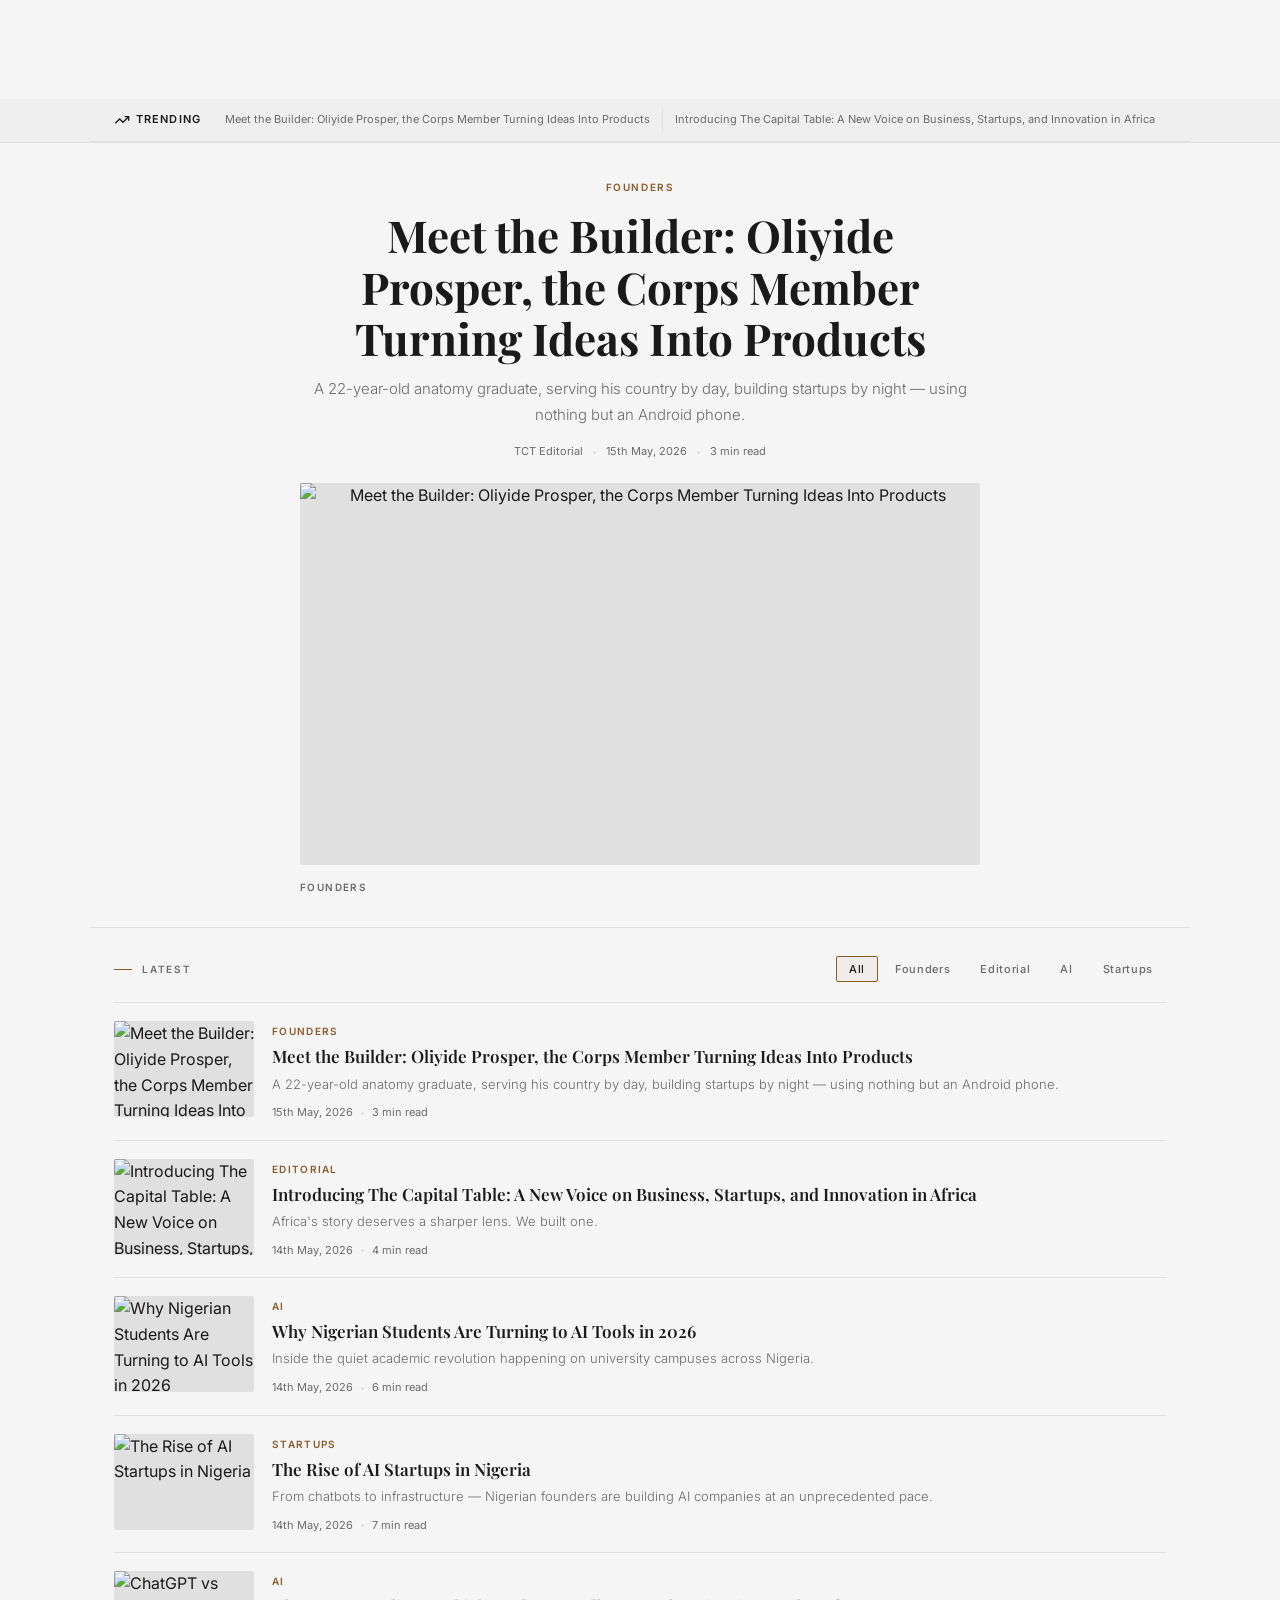
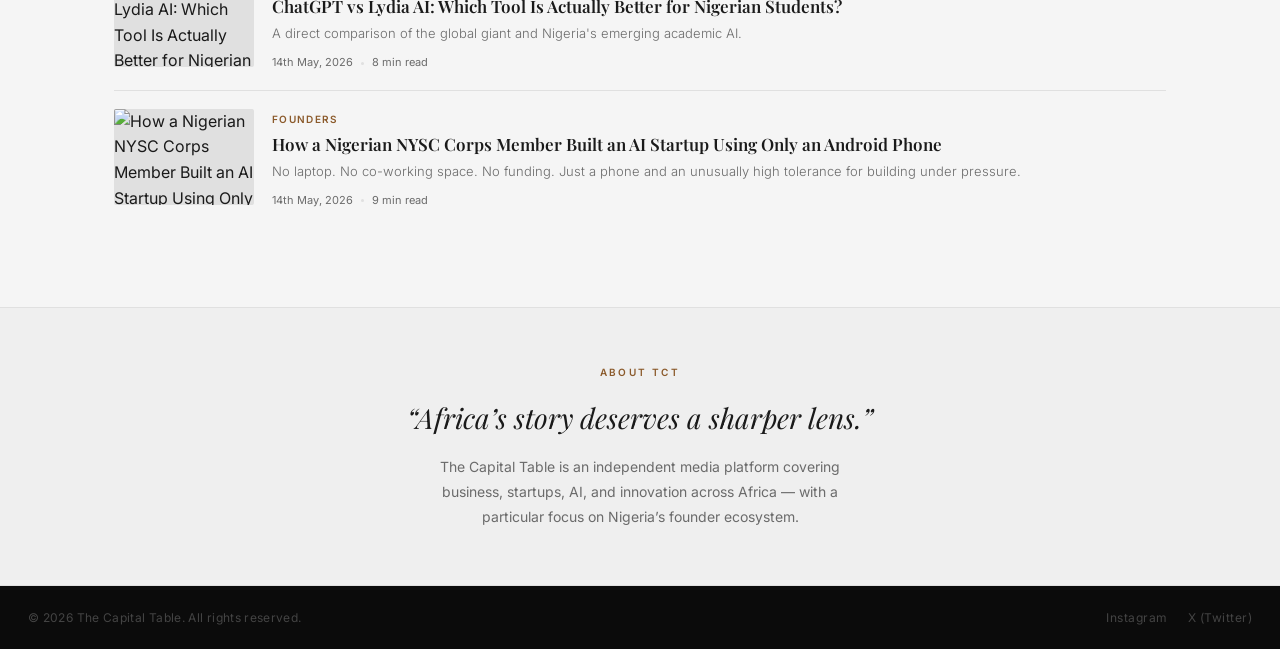
==== commit dde3418a: "Update index.html" ====
--- a/index.html
+++ b/index.html
@@ -65,8 +65,10 @@
    ============================================= */
 .header{
   background:var(--charcoal);
-  position:sticky;
+  position:fixed;
   top:0;
+  left:0;
+  right:0;
   z-index:900;
   border-bottom:1px solid var(--dark-line);
 }
@@ -223,7 +225,7 @@
 /* =============================================
    BODY
    ============================================= */
-.body-wrap{background:var(--body-bg)}
+.body-wrap{background:var(--body-bg);padding-top:99px}
 
 /* Trending bar */
 .trending-bar{
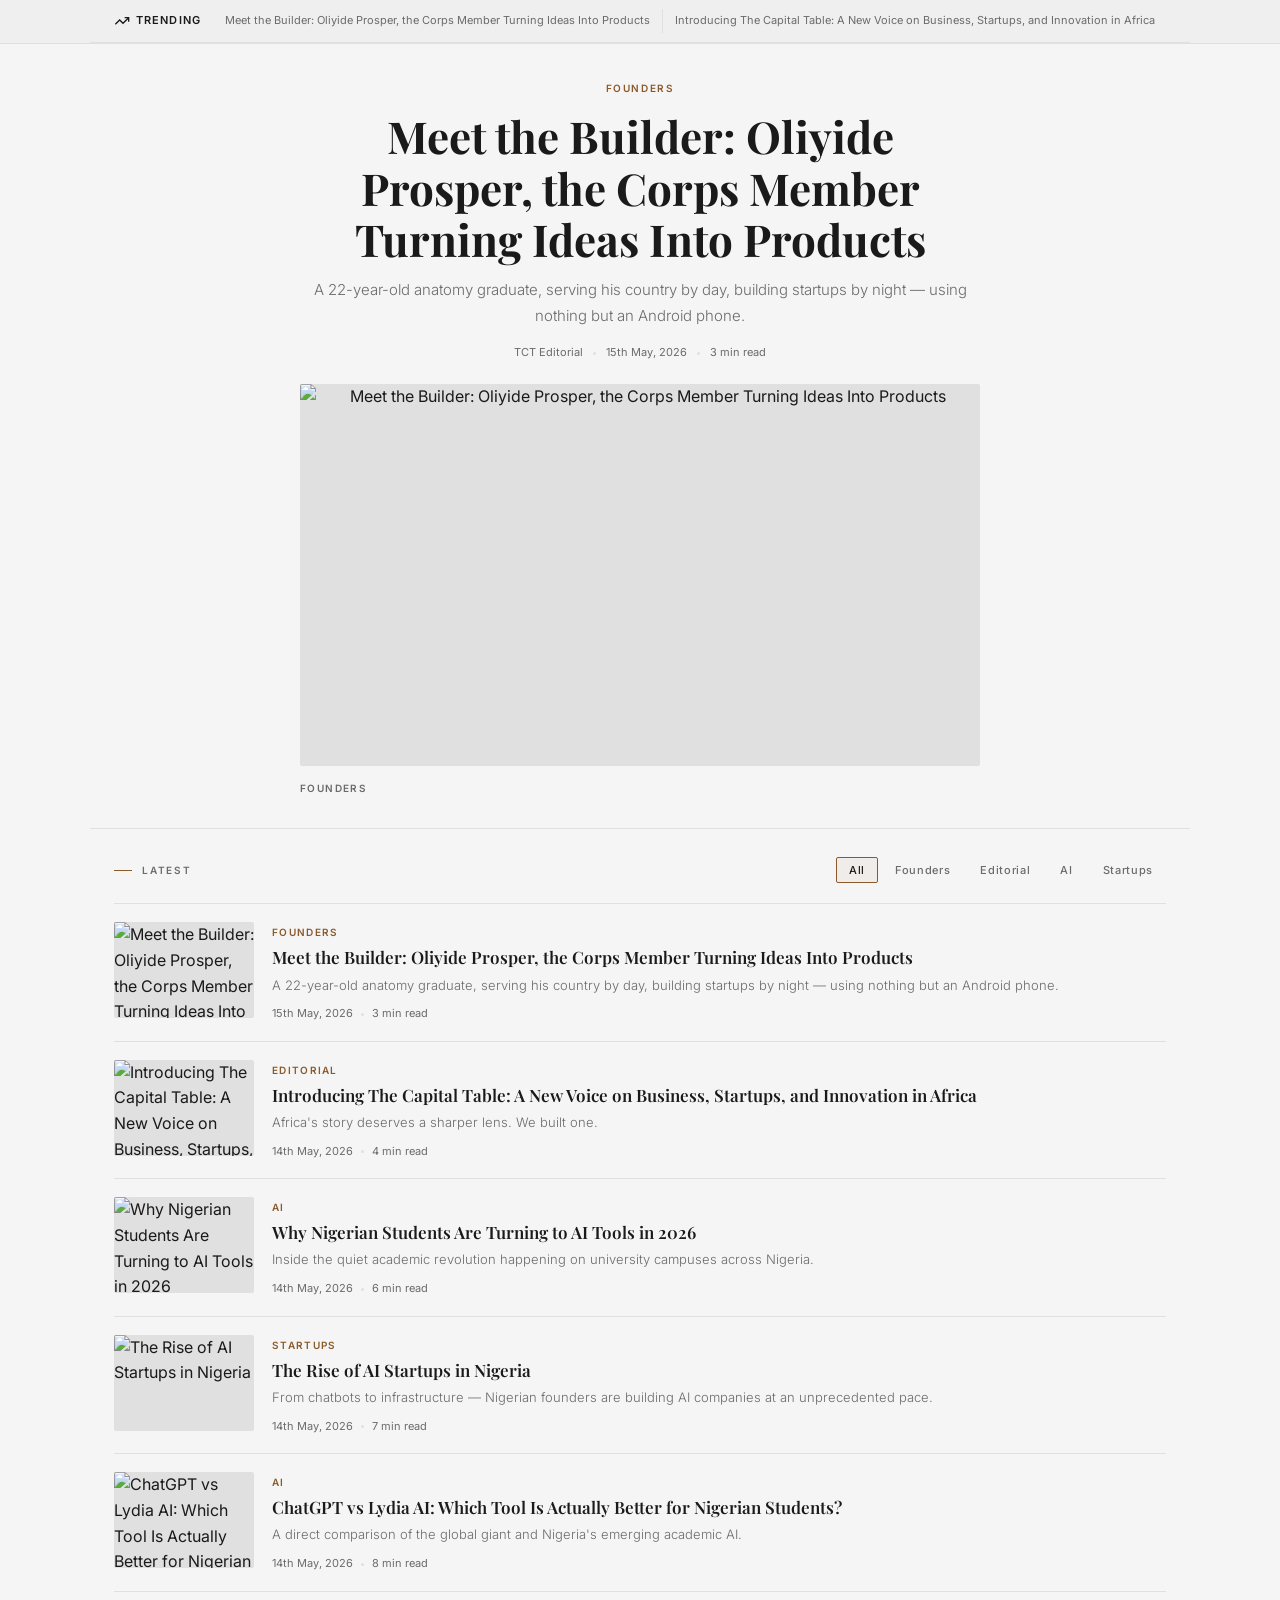
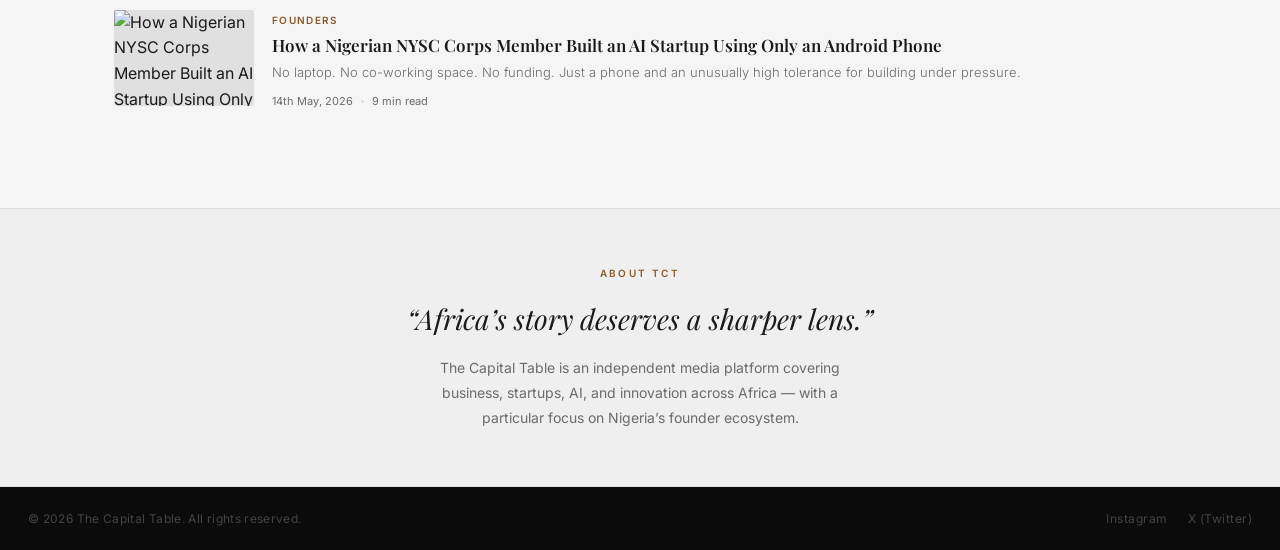
==== commit a2812272: "Update body-wrap styles and header positioning" ====
--- a/index.html
+++ b/index.html
@@ -64,13 +64,16 @@
    HEADER — full charcoal
    ============================================= */
 .header{
-  background:var(--charcoal);
+  background-color:#0B0B0B !important;
   position:fixed;
   top:0;
   left:0;
   right:0;
   z-index:900;
-  border-bottom:1px solid var(--dark-line);
+  border-bottom:1px solid #2A2A2A;
+  -webkit-transform:translateZ(0);
+  transform:translateZ(0);
+  will-change:transform;
 }
 
 /* Top row: logo + hamburger */
@@ -225,7 +228,7 @@
 /* =============================================
    BODY
    ============================================= */
-.body-wrap{background:var(--body-bg);padding-top:99px}
+.body-wrap{background:#f5f5f5;padding-top:0px}
 
 /* Trending bar */
 .trending-bar{
@@ -663,7 +666,7 @@
 <!-- =============================================
      HEADER
      ========================================
-  <header class="header">
+  <header style="background-color:#0B0B0B;position:relative;width:100%;z-index:900;border-bottom:1px solid #2A2A2A;">
   <div class="header-top">
     <div class="brand" onclick="window.scrollTo({top:0,behavior:'smooth'})">
       <div class="brand-mono"><span>TCT</span></div>
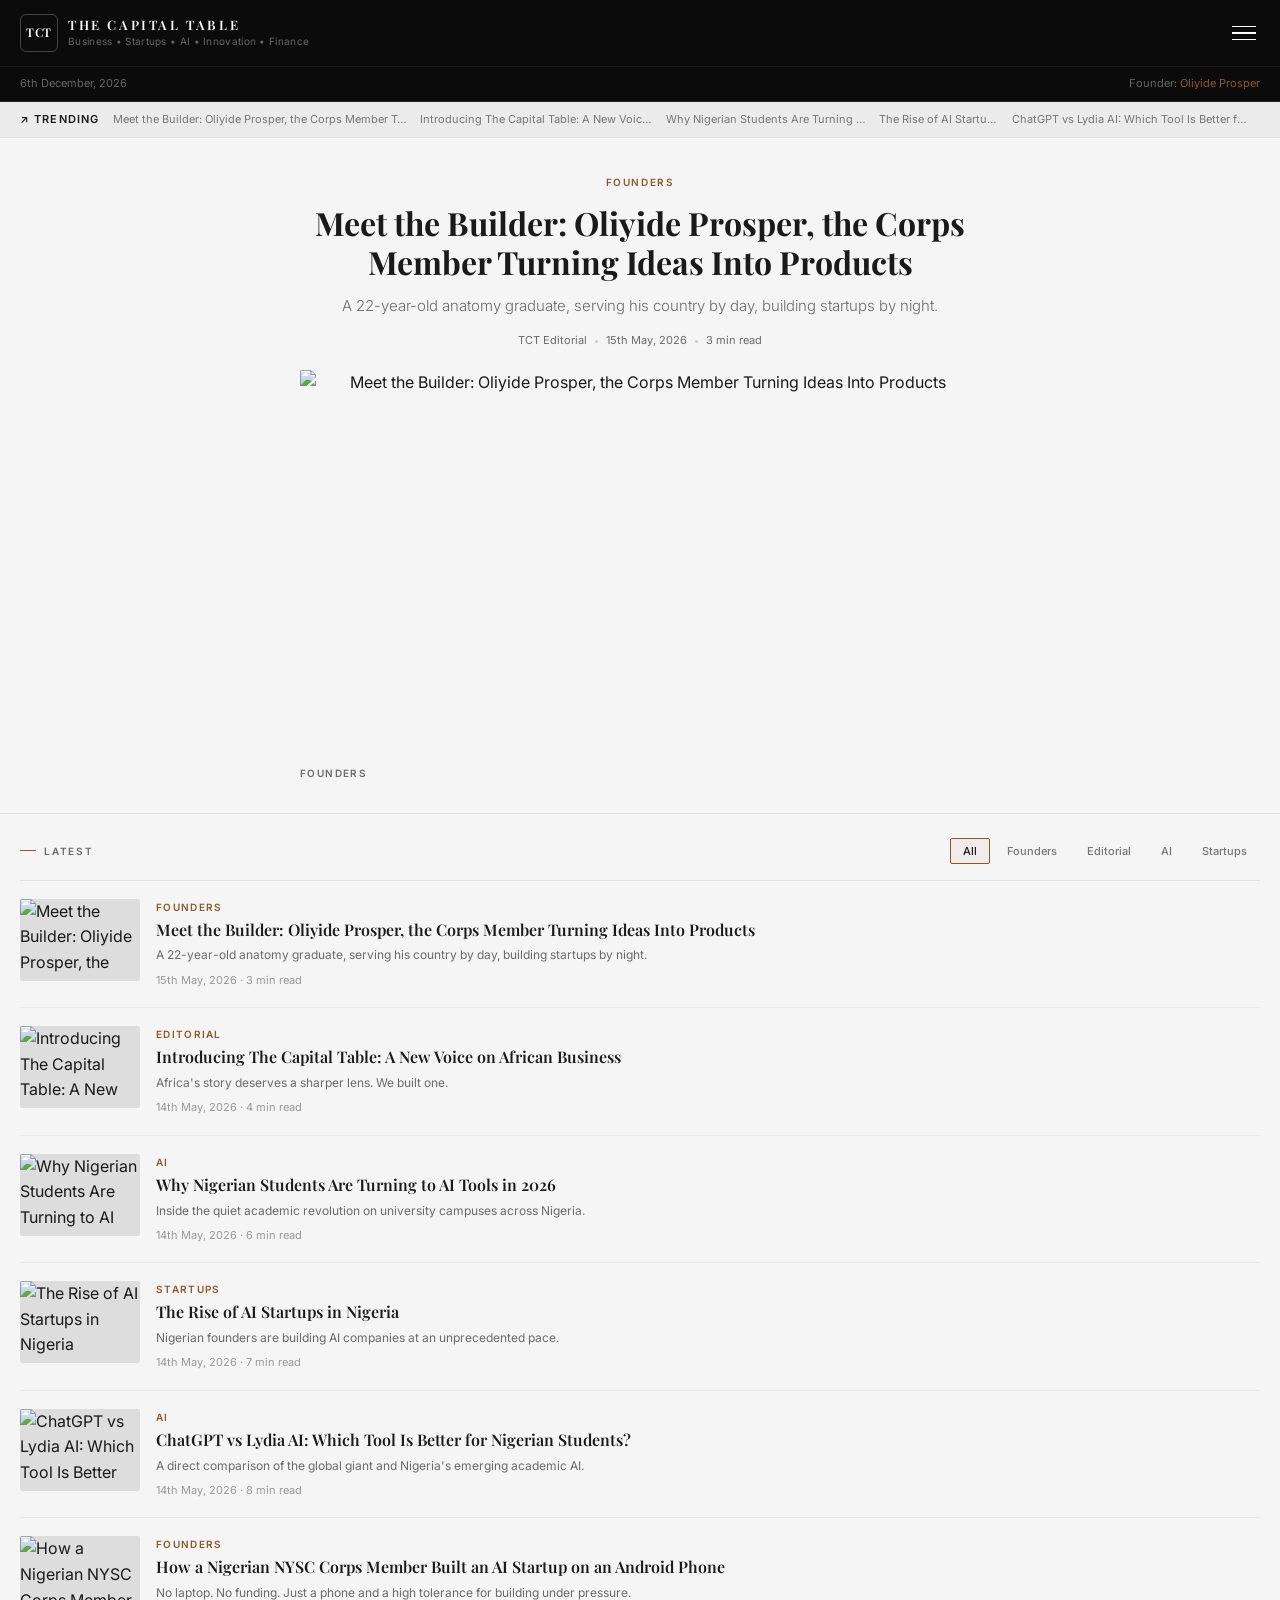
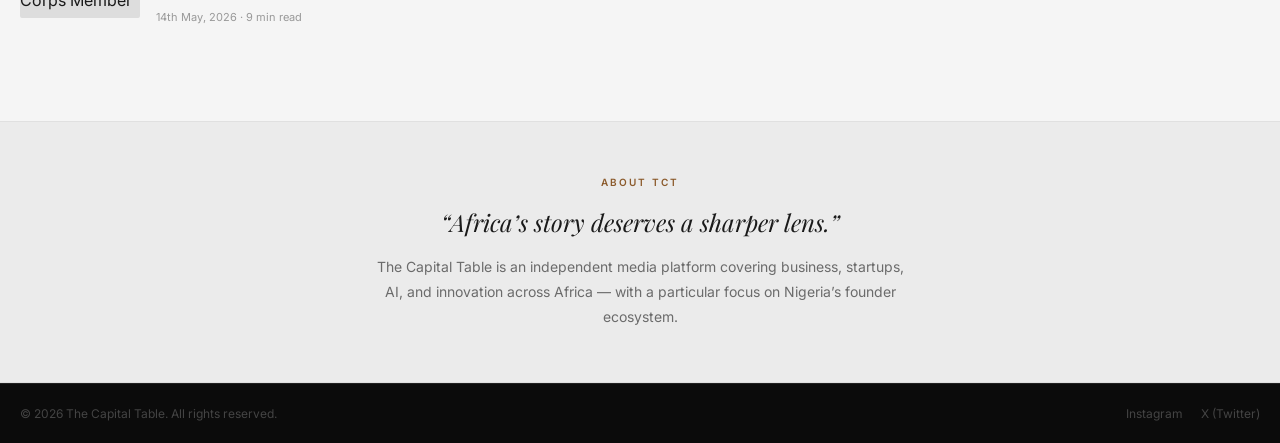
==== commit fda370d4: "Create index.html" ====
--- a/index.html
+++ b/index.html
@@ -3,823 +3,829 @@
 <head>
 <meta charset="UTF-8">
 <meta name="viewport" content="width=device-width, initial-scale=1.0">
-<title>The Capital Table — Business, Startups & Innovation in Africa</title>
-<meta name="description" content="The Capital Table is Africa's premier publication for business, startups, AI, and innovation across Nigeria and the continent.">
-<meta name="keywords" content="African startups, Nigerian business, Africa tech, AI Nigeria, Nigerian founders, African economy">
-<meta name="author" content="The Capital Table">
-<link rel="canonical" href="https://thecapitaltable.blog/">
-<meta property="og:type" content="website">
-<meta property="og:site_name" content="The Capital Table">
-<meta property="og:title" content="The Capital Table — Business, Startups & Innovation in Africa">
-<meta property="og:description" content="Africa's premier publication for business, startups, AI, and innovation.">
-<meta property="og:url" content="https://thecapitaltable.blog/">
-<meta name="twitter:card" content="summary_large_image">
-<meta name="twitter:site" content="@thecapitaltable">
+<title>The Capital Table</title>
+<meta name="description" content="Africa's premier publication for business, startups, AI, and innovation.">
 <link rel="preconnect" href="https://fonts.googleapis.com">
 <link rel="preconnect" href="https://fonts.gstatic.com" crossorigin>
 <link href="https://fonts.googleapis.com/css2?family=Playfair+Display:ital,wght@0,400;0,600;0,700;1,400&family=Inter:wght@300;400;500;600&display=swap" rel="stylesheet">
+
 <style>
 
-/* =============================================
-   RESET
-   ============================================= */
-*,*::before,*::after{box-sizing:border-box;margin:0;padding:0}
-html{scroll-behavior:smooth}
-body{
-  background:#f5f5f5;
-  color:#1A1A1A;
-  font-family:'Inter',sans-serif;
-  font-size:16px;
-  line-height:1.6;
-  -webkit-font-smoothing:antialiased;
-  overflow-x:hidden;
-}
-a{color:inherit;text-decoration:none}
-button{font-family:'Inter',sans-serif;cursor:pointer;border:none;background:none}
-ul{list-style:none}
-img{width:100%;display:block;object-fit:cover}
-
-/* =============================================
-   VARIABLES
-   ============================================= */
-:root{
-  --charcoal:  #0B0B0B;
-  --charcoal2: #151515;
-  --dark-line: #2A2A2A;
-  --body-bg:   #f5f5f5;
-  --body-bg2:  #efefef;
-  --line:      #E0E0E0;
-  --ink:       #1A1A1A;
-  --ink2:      #6B6B6B;
-  --accent:    #8B5A2B;
-  --paper:     #F5F0E8;
-  --paper-line:#D8D2C8;
-}
-
-::-webkit-scrollbar{width:3px}
-::-webkit-scrollbar-track{background:var(--body-bg)}
-::-webkit-scrollbar-thumb{background:var(--line);border-radius:2px}
-
-/* =============================================
-   HEADER — full charcoal
-   ============================================= */
-.header{
-  background-color:#0B0B0B !important;
-  position:fixed;
-  top:0;
-  left:0;
-  right:0;
-  z-index:900;
-  border-bottom:1px solid #2A2A2A;
-  -webkit-transform:translateZ(0);
-  transform:translateZ(0);
-  will-change:transform;
-}
-
-/* Top row: logo + hamburger */
-.header-top{
-  display:flex;
-  align-items:center;
-  justify-content:space-between;
-  padding:14px 24px 10px;
-  max-width:1100px;
-  margin:0 auto;
-}
-.brand{display:flex;align-items:center;gap:12px;cursor:pointer}
-.brand-mono{
-  width:40px;height:40px;
-  border:1.5px solid #3A3A3A;
-  border-radius:6px;
-  display:flex;align-items:center;justify-content:center;
-  flex-shrink:0;
-}
-.brand-mono span{
-  font-family:'Playfair Display',serif;
-  font-size:13px;font-weight:600;
-  color:#F5F5F5;letter-spacing:0.05em;
-}
-.brand-text{
-  display:flex;flex-direction:column;gap:2px;
-}
-.brand-name{
-  font-family:'Playfair Display',serif;
-  font-size:15px;font-weight:600;
-  letter-spacing:0.2em;text-transform:uppercase;
-  color:#F5F5F5;white-space:nowrap;line-height:1;
-}
-.brand-tagline{
-  font-size:10px;color:#666;
-  letter-spacing:0.04em;font-weight:400;
-  white-space:nowrap;
-}
-
-/* Hamburger */
-.hamburger{
-  display:flex;flex-direction:column;
-  justify-content:center;gap:5px;
-  width:28px;height:28px;cursor:pointer;flex-shrink:0;
-}
-.hamburger span{
-  display:block;height:1.5px;
-  background:#F5F5F5;
-  transition:all 0.3s ease;
-  transform-origin:center;
-}
-.hamburger.open span:nth-child(1){transform:translateY(6.5px) rotate(45deg)}
-.hamburger.open span:nth-child(2){opacity:0;transform:scaleX(0)}
-.hamburger.open span:nth-child(3){transform:translateY(-6.5px) rotate(-45deg)}
-
-/* Sub-bar: date + founder */
-.header-sub{
-  display:flex;align-items:center;justify-content:space-between;
-  padding:8px 24px;
-  max-width:1100px;margin:0 auto;
-  border-top:1px solid #1A1A1A;
-}
-.header-date{font-size:11px;color:#777;letter-spacing:0.04em}
-.header-founder{font-size:11px;color:#777;letter-spacing:0.03em}
-.header-founder a{color:var(--accent);transition:opacity 0.2s}
-.header-founder a:hover{opacity:0.75}
-
-/* =============================================
-   MENU DRAWER
-   ============================================= */
-.menu-overlay{
-  position:fixed;inset:0;
-  background:rgba(0,0,0,0.65);
-  z-index:950;opacity:0;pointer-events:none;
-  transition:opacity 0.3s ease;
-  backdrop-filter:blur(3px);-webkit-backdrop-filter:blur(3px);
-}
-.menu-overlay.open{opacity:1;pointer-events:all}
-
-.drawer{
-  position:fixed;top:0;right:0;
-  height:100%;width:280px;
-  background:var(--charcoal);
-  border-left:1px solid var(--dark-line);
-  z-index:960;
-  transform:translateX(100%);
-  transition:transform 0.4s cubic-bezier(0.4,0,0.2,1);
-  display:flex;flex-direction:column;
-}
-.drawer.open{transform:translateX(0)}
-
-/* Drawer header row matches main header height */
-.drawer-header{
-  display:flex;align-items:center;justify-content:space-between;
-  padding:14px 24px 10px;
-  border-bottom:1px solid var(--dark-line);
-  flex-shrink:0;
-}
-.drawer-mono{
-  width:36px;height:36px;
-  border:1.5px solid #3A3A3A;border-radius:6px;
-  display:flex;align-items:center;justify-content:center;
-}
-.drawer-mono span{
-  font-family:'Playfair Display',serif;
-  font-size:12px;font-weight:600;color:#F5F5F5;
-}
-.drawer-close{
-  font-size:20px;color:#666;cursor:pointer;
-  transition:color 0.2s;line-height:1;
-}
-.drawer-close:hover{color:#F5F5F5}
-
-/* Categories label */
-.drawer-cat-label{
-  padding:24px 24px 16px;
-  font-family:'Playfair Display',serif;
-  font-size:22px;font-weight:700;
-  color:#F5F5F5;letter-spacing:0.02em;
-  border-bottom:1px solid var(--dark-line);
-  flex-shrink:0;
-}
-
-/* Category list — tight */
-.drawer-list{
-  display:flex;flex-direction:column;
-  padding:0 24px;
-  overflow-y:auto;
-}
-.drawer-item{
-  display:flex;align-items:center;justify-content:space-between;
-  padding:13px 0;
-  border-bottom:1px solid #1C1C1C;
-  cursor:pointer;transition:all 0.2s;
-}
-.drawer-item:last-child{border-bottom:none}
-.drawer-item-name{
-  font-family:'Playfair Display',serif;
-  font-size:20px;font-weight:600;
-  color:#888;transition:all 0.2s;
-}
-.drawer-item:hover .drawer-item-name{color:#F5F5F5;transform:translateX(4px)}
-.drawer-item-arrow{color:var(--accent);opacity:0;font-size:14px;transition:opacity 0.2s}
-.drawer-item:hover .drawer-item-arrow{opacity:1}
-
-.drawer-footer{
-  margin-top:auto;padding:20px 24px;
-  border-top:1px solid var(--dark-line);flex-shrink:0;
-}
-.drawer-footer-text{font-size:11px;color:#444;line-height:1.9;letter-spacing:0.04em}
-
-/* =============================================
-   BODY
-   ============================================= */
-.body-wrap{background:#f5f5f5;padding-top:0px}
-
-/* Trending bar */
-.trending-bar{
-  background:var(--body-bg2);
-  border-bottom:1px solid var(--line);
-  padding:9px 24px;
-  display:flex;align-items:center;gap:12px;
-  max-width:1100px;margin:0 auto;
-}
-.trending-label{
-  font-size:11px;font-weight:600;
-  letter-spacing:0.1em;text-transform:uppercase;
-  color:var(--ink);display:flex;align-items:center;gap:6px;
-}
-.trending-label svg{width:16px;height:16px;flex-shrink:0}
-.trending-scroll{
-  display:flex;gap:0;overflow-x:auto;
-  scrollbar-width:none;flex:1;
-}
-.trending-scroll::-webkit-scrollbar{display:none}
-.trending-tag{
-  font-size:11px;color:var(--ink2);
-  white-space:nowrap;padding:3px 12px;
-  border-right:1px solid var(--line);
-  cursor:pointer;transition:color 0.2s;flex-shrink:0;
-}
-.trending-tag:last-child{border-right:none}
-.trending-tag:hover{color:var(--ink)}
-
-/* =============================================
-   HERO — featured article
-   ============================================= */
-.hero-wrap{
-  max-width:1100px;margin:0 auto;
-  padding:36px 24px 32px;
-  border-bottom:1px solid var(--line);
-}
-.hero-inner{cursor:pointer;max-width:680px;margin:0 auto;text-align:center}
-.hero-cat{
-  font-size:10px;font-weight:600;
-  letter-spacing:0.16em;text-transform:uppercase;
-  color:var(--accent);margin-bottom:14px;
-}
-.hero-title{
-  font-family:'Playfair Display',serif;
-  font-size:clamp(26px,4vw,44px);
-  font-weight:700;line-height:1.18;
-  color:var(--ink);margin-bottom:12px;
-  transition:color 0.2s;
-}
-.hero-inner:hover .hero-title{color:var(--ink2)}
-.hero-subtitle{
-  font-size:15px;color:var(--ink2);
-  line-height:1.7;margin-bottom:16px;font-weight:300;
-}
-.hero-meta{
-  display:flex;align-items:center;justify-content:center;
-  gap:10px;font-size:11px;color:var(--ink2);
-  margin-bottom:22px;
-}
-.hero-dot{width:3px;height:3px;border-radius:50%;background:var(--line);display:inline-block}
-.hero-img-wrap{
-  width:100%;
-  aspect-ratio:16/9;
-  overflow:hidden;
-  border-radius:2px;
-  background:var(--line);
-}
-.hero-img-wrap img{
-  width:100%;height:100%;
-  object-fit:cover;
-  transition:transform 0.4s ease;
-}
-.hero-inner:hover .hero-img-wrap img{transform:scale(1.02)}
-
-/* Hero cat label below image */
-.hero-below-cat{
-  display:flex;align-items:center;
-  padding-top:14px;
-  font-size:10px;font-weight:600;
-  letter-spacing:0.14em;text-transform:uppercase;
-  color:var(--ink2);
-}
-
-/* =============================================
-   ARTICLE LIST — thumbnail left, text right
-   ============================================= */
-.articles-wrap{
-  max-width:1100px;margin:0 auto;
-  padding:0 24px 48px;
-}
-.articles-head{
-  display:flex;align-items:center;justify-content:space-between;
-  padding:28px 0 20px;
-  border-bottom:1px solid var(--line);
-  margin-bottom:0;
-}
-.articles-label{
-  font-size:10px;font-weight:600;
-  letter-spacing:0.18em;text-transform:uppercase;
-  color:var(--ink2);display:flex;align-items:center;gap:10px;
-}
-.articles-label::before{
-  content:'';display:inline-block;
-  width:18px;height:1.5px;background:var(--accent);
-}
-.articles-filter{
-  display:flex;gap:4px;overflow-x:auto;scrollbar-width:none;
-}
-.articles-filter::-webkit-scrollbar{display:none}
-.fbtn{
-  font-size:11px;font-weight:500;letter-spacing:0.06em;
-  padding:5px 12px;border-radius:2px;
-  border:1px solid transparent;
-  color:var(--ink2);background:transparent;
-  transition:all 0.2s;white-space:nowrap;cursor:pointer;
-}
-.fbtn:hover{color:var(--ink);border-color:var(--line)}
-.fbtn.active{color:var(--ink);border-color:var(--accent);background:rgba(139,90,43,0.06)}
-
-/* Article card — image left, text right */
-.article-list{display:flex;flex-direction:column}
-.article-item{
-  display:grid;
-  grid-template-columns:140px 1fr;
-  gap:18px;
-  align-items:start;
-  padding:18px 0;
-  border-bottom:1px solid var(--line);
-  cursor:pointer;
-  transition:background 0.2s;
-}
-.article-item:hover{background:var(--body-bg2)}
-.article-item:last-child{border-bottom:none}
-
-/* Thumbnail */
-.art-thumb{
-  width:140px;height:96px;
-  overflow:hidden;border-radius:2px;
-  background:var(--line);flex-shrink:0;
-}
-.art-thumb img{
-  width:100%;height:100%;
-  object-fit:cover;
-  transition:transform 0.3s ease;
-}
-.article-item:hover .art-thumb img{transform:scale(1.04)}
-
-/* Text side */
-.art-text{display:flex;flex-direction:column;gap:6px;padding-top:2px}
-.art-cat{
-  font-size:10px;font-weight:600;
-  letter-spacing:0.13em;text-transform:uppercase;
-  color:var(--accent);
-}
-.art-title{
-  font-family:'Playfair Display',serif;
-  font-size:17px;font-weight:600;
-  line-height:1.3;color:var(--ink);
-  transition:color 0.2s;
-}
-.article-item:hover .art-title{color:var(--ink2)}
-.art-excerpt{
-  font-size:13px;color:var(--ink2);
-  line-height:1.6;font-weight:300;
-  display:-webkit-box;-webkit-line-clamp:2;
-  -webkit-box-orient:vertical;overflow:hidden;
-}
-.art-meta{
-  display:flex;align-items:center;gap:8px;
-  font-size:11px;color:var(--ink2);
-  margin-top:4px;
-}
-.art-dot{width:3px;height:3px;border-radius:50%;background:var(--line);display:inline-block}
+/* =====================
+   RESET & BASE
+   ===================== */
+* { box-sizing: border-box; margin: 0; padding: 0; }
+body {
+  font-family: 'Inter', sans-serif;
+  background-color: #f5f5f5;
+  color: #1a1a1a;
+  font-size: 16px;
+  line-height: 1.6;
+  overflow-x: hidden;
+}
+a { color: inherit; text-decoration: none; }
+button { font-family: 'Inter', sans-serif; cursor: pointer; border: none; background: none; }
+img { max-width: 100%; display: block; }
+
+/* =====================
+   HEADER
+   ===================== */
+#site-header {
+  background-color: #0B0B0B;
+  width: 100%;
+  border-bottom: 1px solid #222;
+}
+
+.header-row1 {
+  display: flex;
+  align-items: center;
+  justify-content: space-between;
+  padding: 14px 20px;
+}
+
+.brand {
+  display: flex;
+  align-items: center;
+  gap: 10px;
+  cursor: pointer;
+}
+
+.brand-box {
+  width: 38px;
+  height: 38px;
+  border: 1.5px solid #444;
+  border-radius: 6px;
+  display: flex;
+  align-items: center;
+  justify-content: center;
+  flex-shrink: 0;
+}
+
+.brand-box span {
+  font-family: 'Playfair Display', serif;
+  font-size: 12px;
+  font-weight: 600;
+  color: #ffffff;
+  letter-spacing: 0.05em;
+}
+
+.brand-info { display: flex; flex-direction: column; gap: 2px; }
+
+.brand-name {
+  font-family: 'Playfair Display', serif;
+  font-size: 13px;
+  font-weight: 600;
+  letter-spacing: 0.2em;
+  text-transform: uppercase;
+  color: #ffffff;
+  line-height: 1;
+}
+
+.brand-tagline {
+  font-size: 10px;
+  color: #666;
+  letter-spacing: 0.03em;
+}
+
+.menu-btn {
+  display: flex;
+  flex-direction: column;
+  gap: 5px;
+  cursor: pointer;
+  padding: 4px;
+}
+
+.menu-btn span {
+  display: block;
+  width: 24px;
+  height: 1.5px;
+  background-color: #ffffff;
+  transition: all 0.3s ease;
+  transform-origin: center;
+}
+
+.menu-btn.open span:nth-child(1) { transform: translateY(6.5px) rotate(45deg); }
+.menu-btn.open span:nth-child(2) { opacity: 0; }
+.menu-btn.open span:nth-child(3) { transform: translateY(-6.5px) rotate(-45deg); }
+
+.header-row2 {
+  display: flex;
+  align-items: center;
+  justify-content: space-between;
+  padding: 8px 20px;
+  border-top: 1px solid #1a1a1a;
+}
+
+.header-date { font-size: 11px; color: #666; }
+.header-founder { font-size: 11px; color: #666; }
+.header-founder a { color: #8B5A2B; }
+
+/* =====================
+   DRAWER
+   ===================== */
+.drawer-overlay {
+  display: none;
+  position: fixed;
+  top: 0; left: 0; right: 0; bottom: 0;
+  background: rgba(0,0,0,0.7);
+  z-index: 100;
+}
+.drawer-overlay.show { display: block; }
+
+.drawer {
+  position: fixed;
+  top: 0; right: 0;
+  width: 270px;
+  height: 100%;
+  background-color: #0B0B0B;
+  border-left: 1px solid #222;
+  z-index: 101;
+  transform: translateX(100%);
+  transition: transform 0.35s ease;
+  display: flex;
+  flex-direction: column;
+}
+.drawer.show { transform: translateX(0); }
+
+.drawer-top {
+  display: flex;
+  align-items: center;
+  justify-content: space-between;
+  padding: 14px 20px;
+  border-bottom: 1px solid #1a1a1a;
+}
+
+.drawer-logo {
+  width: 34px; height: 34px;
+  border: 1.5px solid #333;
+  border-radius: 5px;
+  display: flex; align-items: center; justify-content: center;
+}
+.drawer-logo span {
+  font-family: 'Playfair Display', serif;
+  font-size: 11px; font-weight: 600; color: #fff;
+}
+
+.drawer-x {
+  font-size: 18px;
+  color: #666;
+  cursor: pointer;
+  line-height: 1;
+}
+
+.drawer-heading {
+  font-family: 'Playfair Display', serif;
+  font-size: 20px;
+  font-weight: 700;
+  color: #ffffff;
+  padding: 22px 20px 14px;
+  border-bottom: 1px solid #1a1a1a;
+  letter-spacing: 0.05em;
+}
+
+.drawer-list { flex: 1; overflow-y: auto; padding: 0 20px; }
+
+.drawer-item {
+  display: flex;
+  align-items: center;
+  justify-content: space-between;
+  padding: 12px 0;
+  border-bottom: 1px solid #161616;
+  cursor: pointer;
+}
+.drawer-item:last-child { border-bottom: none; }
+
+.drawer-item-name {
+  font-family: 'Playfair Display', serif;
+  font-size: 19px;
+  font-weight: 600;
+  color: #777;
+  transition: color 0.2s;
+}
+.drawer-item:hover .drawer-item-name { color: #ffffff; }
+.drawer-arrow { color: #8B5A2B; font-size: 14px; opacity: 0; transition: opacity 0.2s; }
+.drawer-item:hover .drawer-arrow { opacity: 1; }
+
+.drawer-foot {
+  padding: 18px 20px;
+  border-top: 1px solid #1a1a1a;
+}
+.drawer-foot p { font-size: 11px; color: #444; line-height: 1.9; }
+
+/* =====================
+   TRENDING BAR
+   ===================== */
+.trending-bar {
+  background-color: #ebebeb;
+  border-bottom: 1px solid #e0e0e0;
+  display: flex;
+  align-items: center;
+  gap: 14px;
+  padding: 9px 20px;
+  overflow: hidden;
+}
+.trending-label {
+  font-size: 11px;
+  font-weight: 600;
+  letter-spacing: 0.1em;
+  text-transform: uppercase;
+  color: #1a1a1a;
+  white-space: nowrap;
+  flex-shrink: 0;
+  display: flex;
+  align-items: center;
+  gap: 6px;
+}
+.trending-items {
+  display: flex;
+  gap: 0;
+  overflow: hidden;
+  flex: 1;
+}
+.trending-item {
+  font-size: 11px;
+  color: #777;
+  white-space: nowrap;
+  padding: 0 12px 0 0;
+  cursor: pointer;
+  overflow: hidden;
+  text-overflow: ellipsis;
+}
+
+/* =====================
+   HERO
+   ===================== */
+.hero-section {
+  padding: 36px 20px 32px;
+  border-bottom: 1px solid #e0e0e0;
+  background-color: #f5f5f5;
+}
+
+.hero-inner {
+  max-width: 680px;
+  margin: 0 auto;
+  text-align: center;
+  cursor: pointer;
+}
+
+.hero-cat {
+  font-size: 10px;
+  font-weight: 600;
+  letter-spacing: 0.16em;
+  text-transform: uppercase;
+  color: #8B5A2B;
+  margin-bottom: 14px;
+}
+
+.hero-title {
+  font-family: 'Playfair Display', serif;
+  font-size: 32px;
+  font-weight: 700;
+  line-height: 1.2;
+  color: #1a1a1a;
+  margin-bottom: 12px;
+}
+
+.hero-sub {
+  font-size: 15px;
+  color: #6b6b6b;
+  line-height: 1.7;
+  margin-bottom: 14px;
+  font-weight: 300;
+}
+
+.hero-meta {
+  font-size: 11px;
+  color: #6b6b6b;
+  margin-bottom: 20px;
+  display: flex;
+  align-items: center;
+  justify-content: center;
+  gap: 8px;
+}
+.hero-meta-dot {
+  width: 3px; height: 3px;
+  border-radius: 50%;
+  background-color: #ccc;
+  display: inline-block;
+}
+
+.hero-img {
+  width: 100%;
+  aspect-ratio: 16/9;
+  object-fit: cover;
+  border-radius: 2px;
+  display: block;
+}
+
+.hero-cat-below {
+  text-align: left;
+  font-size: 10px;
+  font-weight: 600;
+  letter-spacing: 0.14em;
+  text-transform: uppercase;
+  color: #6b6b6b;
+  margin-top: 12px;
+}
+
+/* =====================
+   ARTICLES SECTION
+   ===================== */
+.articles-section {
+  padding: 0 20px 48px;
+  background-color: #f5f5f5;
+}
+
+.articles-top {
+  display: flex;
+  align-items: center;
+  justify-content: space-between;
+  padding: 24px 0 16px;
+  border-bottom: 1px solid #e0e0e0;
+  margin-bottom: 0;
+  flex-wrap: wrap;
+  gap: 10px;
+}
+
+.articles-label {
+  font-size: 10px;
+  font-weight: 600;
+  letter-spacing: 0.18em;
+  text-transform: uppercase;
+  color: #6b6b6b;
+  display: flex;
+  align-items: center;
+  gap: 8px;
+}
+.articles-label::before {
+  content: '';
+  display: inline-block;
+  width: 16px; height: 1.5px;
+  background-color: #8B5A2B;
+}
+
+.filter-row {
+  display: flex;
+  gap: 4px;
+  overflow-x: auto;
+  scrollbar-width: none;
+}
+.filter-row::-webkit-scrollbar { display: none; }
+
+.f-btn {
+  font-size: 11px;
+  font-weight: 500;
+  padding: 5px 12px;
+  border-radius: 2px;
+  border: 1px solid transparent;
+  color: #777;
+  background: transparent;
+  cursor: pointer;
+  white-space: nowrap;
+  transition: all 0.2s;
+}
+.f-btn:hover { color: #1a1a1a; border-color: #ccc; }
+.f-btn.on { color: #1a1a1a; border-color: #8B5A2B; background: rgba(139,90,43,0.06); }
+
+/* Article item */
+.art-item {
+  display: grid;
+  grid-template-columns: 120px 1fr;
+  gap: 16px;
+  align-items: start;
+  padding: 18px 0;
+  border-bottom: 1px solid #e8e8e8;
+  cursor: pointer;
+}
+.art-item:hover { background-color: #efefef; }
+.art-item:last-child { border-bottom: none; }
+
+.art-thumb {
+  width: 120px;
+  height: 82px;
+  object-fit: cover;
+  border-radius: 2px;
+  background-color: #ddd;
+  display: block;
+  flex-shrink: 0;
+}
+
+.art-right { display: flex; flex-direction: column; gap: 5px; }
+
+.art-cat {
+  font-size: 10px;
+  font-weight: 600;
+  letter-spacing: 0.13em;
+  text-transform: uppercase;
+  color: #8B5A2B;
+}
+
+.art-title {
+  font-family: 'Playfair Display', serif;
+  font-size: 16px;
+  font-weight: 600;
+  line-height: 1.3;
+  color: #1a1a1a;
+}
+
+.art-excerpt {
+  font-size: 12px;
+  color: #6b6b6b;
+  line-height: 1.6;
+  display: -webkit-box;
+  -webkit-line-clamp: 2;
+  -webkit-box-orient: vertical;
+  overflow: hidden;
+}
+
+.art-date {
+  font-size: 11px;
+  color: #999;
+  margin-top: 2px;
+}
 
 /* Load more */
-.load-more-wrap{
-  text-align:center;
-  padding:32px 0 0;
-}
-.load-more-btn{
-  display:inline-flex;align-items:center;gap:8px;
-  padding:12px 32px;
-  border:1px solid var(--line);
-  border-radius:2px;
-  font-size:12px;font-weight:500;
-  letter-spacing:0.08em;text-transform:uppercase;
-  color:var(--ink2);background:transparent;
-  cursor:pointer;transition:all 0.2s;
-}
-.load-more-btn:hover{
-  color:var(--ink);
-  border-color:var(--ink);
-  background:var(--body-bg2);
-}
-.load-more-btn.hidden{display:none}
-
-/* =============================================
-   ABOUT STRIP
-   ============================================= */
-.about{
-  background:var(--body-bg2);
-  padding:56px 24px;
-  border-top:1px solid var(--line);
-  border-bottom:1px solid var(--line);
-  text-align:center;
-}
-.about-inner{max-width:580px;margin:0 auto}
-.about-eye{
-  font-size:10px;font-weight:600;
-  letter-spacing:0.22em;text-transform:uppercase;
-  color:var(--accent);margin-bottom:16px;
-}
-.about-stmt{
-  font-family:'Playfair Display',serif;
-  font-size:clamp(20px,3vw,28px);
-  font-weight:400;font-style:italic;
-  line-height:1.55;color:var(--ink);margin-bottom:14px;
-}
-.about-desc{
-  font-size:14px;color:var(--ink2);
-  line-height:1.8;max-width:460px;margin:0 auto;
-}
-
-/* =============================================
-   FOOTER — charcoal
-   ============================================= */
-.footer{
-  background:var(--charcoal);
-  padding:22px 28px;
-  display:flex;align-items:center;
-  justify-content:space-between;
-  flex-wrap:wrap;gap:14px;
-}
-.foot-copy{font-size:12px;color:#444;letter-spacing:0.03em}
-.foot-social{display:flex;gap:20px}
-.foot-soc{
-  font-size:12px;color:#444;
-  cursor:pointer;transition:color 0.2s;letter-spacing:0.04em;
-}
-.foot-soc:hover{color:#F5F5F5}
-
-/* =============================================
-   ARTICLE MODAL PLATFORM
-   ============================================= */
-.modal-overlay{
-  position:fixed;inset:0;
-  background:rgba(5,5,5,0.88);
-  z-index:1000;
-  opacity:0;pointer-events:none;
-  transition:opacity 0.35s cubic-bezier(0.4,0,0.2,1);
-  backdrop-filter:blur(8px);-webkit-backdrop-filter:blur(8px);
-  display:flex;align-items:center;justify-content:center;
-  padding:24px;
-}
-.modal-overlay.open{opacity:1;pointer-events:all}
-
-.modal{
-  background:var(--paper);
-  width:100%;max-width:700px;max-height:90vh;
-  border-radius:4px;
-  display:flex;flex-direction:column;
-  position:relative;
-  transform:translateY(32px);
-  transition:transform 0.42s cubic-bezier(0.4,0,0.2,1);
-  box-shadow:0 40px 100px rgba(0,0,0,0.75);
-}
-.modal-overlay.open .modal{transform:translateY(0)}
-
-/* Progress bar */
-.modal-prog{
-  position:absolute;top:0;left:0;
-  height:2px;background:var(--accent);
-  width:0%;transition:width 0.1s linear;
-  border-radius:0 2px 0 0;z-index:5;
+.load-more-wrap { text-align: center; padding: 28px 0 0; }
+.load-more-btn {
+  padding: 11px 28px;
+  border: 1px solid #ccc;
+  border-radius: 2px;
+  font-size: 12px;
+  font-weight: 500;
+  letter-spacing: 0.08em;
+  text-transform: uppercase;
+  color: #777;
+  background: transparent;
+  cursor: pointer;
+  transition: all 0.2s;
+}
+.load-more-btn:hover { color: #1a1a1a; border-color: #999; }
+.load-more-btn.gone { display: none; }
+
+/* =====================
+   ABOUT
+   ===================== */
+.about-section {
+  background-color: #ebebeb;
+  border-top: 1px solid #e0e0e0;
+  border-bottom: 1px solid #e0e0e0;
+  padding: 52px 20px;
+  text-align: center;
+}
+.about-inner { max-width: 540px; margin: 0 auto; }
+.about-eye {
+  font-size: 10px;
+  font-weight: 600;
+  letter-spacing: 0.2em;
+  text-transform: uppercase;
+  color: #8B5A2B;
+  margin-bottom: 14px;
+}
+.about-quote {
+  font-family: 'Playfair Display', serif;
+  font-size: 24px;
+  font-weight: 400;
+  font-style: italic;
+  line-height: 1.5;
+  color: #1a1a1a;
+  margin-bottom: 14px;
+}
+.about-desc { font-size: 14px; color: #6b6b6b; line-height: 1.8; }
+
+/* =====================
+   FOOTER
+   ===================== */
+#site-footer {
+  background-color: #0B0B0B;
+  padding: 20px;
+  display: flex;
+  align-items: center;
+  justify-content: space-between;
+  flex-wrap: wrap;
+  gap: 12px;
+  border-top: 1px solid #222;
+}
+.foot-copy { font-size: 12px; color: #444; }
+.foot-links { display: flex; gap: 18px; }
+.foot-link { font-size: 12px; color: #444; cursor: pointer; transition: color 0.2s; }
+.foot-link:hover { color: #ffffff; }
+
+/* =====================
+   MODAL
+   ===================== */
+.modal-bg {
+  display: none;
+  position: fixed;
+  top: 0; left: 0; right: 0; bottom: 0;
+  background: rgba(0,0,0,0.88);
+  z-index: 200;
+  align-items: center;
+  justify-content: center;
+  padding: 20px;
+}
+.modal-bg.show { display: flex; }
+
+.modal-box {
+  background-color: #F5F0E8;
+  width: 100%;
+  max-width: 680px;
+  max-height: 88vh;
+  border-radius: 4px;
+  display: flex;
+  flex-direction: column;
+  box-shadow: 0 32px 80px rgba(0,0,0,0.7);
+  animation: slideUp 0.4s ease;
+}
+
+@keyframes slideUp {
+  from { transform: translateY(30px); opacity: 0; }
+  to   { transform: translateY(0);    opacity: 1; }
+}
+
+/* Progress */
+.modal-prog-wrap {
+  height: 2px;
+  background: transparent;
+  border-radius: 4px 4px 0 0;
+  flex-shrink: 0;
+  position: relative;
+}
+.modal-prog-bar {
+  height: 100%;
+  background-color: #8B5A2B;
+  width: 0%;
+  transition: width 0.1s linear;
+  border-radius: 4px 4px 0 0;
 }
 
 /* Modal top bar */
-.modal-bar{
-  padding:14px 22px;
-  border-bottom:1px solid var(--paper-line);
-  display:flex;align-items:center;justify-content:space-between;
-  flex-shrink:0;border-radius:4px 4px 0 0;
-}
-.modal-bar-left{display:flex;align-items:center;gap:10px}
-.modal-pub{
-  font-size:10px;font-weight:600;
-  letter-spacing:0.18em;text-transform:uppercase;
-  color:#999;
-}
-.modal-sep{color:var(--accent);opacity:0.4;font-size:14px}
-.modal-cat-tag{
-  font-size:10px;font-weight:600;
-  letter-spacing:0.13em;text-transform:uppercase;
-  color:var(--accent);
-}
-.modal-x{
-  width:30px;height:30px;
-  background:rgba(0,0,0,0.07);border-radius:50%;
-  display:flex;align-items:center;justify-content:center;
-  cursor:pointer;color:#999;font-size:15px;
-  transition:all 0.2s;
-}
-.modal-x:hover{background:rgba(0,0,0,0.14);color:var(--ink)}
-
-/* Scrollable body */
-.modal-body{
-  flex:1;overflow-y:auto;
-  scroll-behavior:smooth;position:relative;
-}
-.modal-body::-webkit-scrollbar{width:3px}
-.modal-body::-webkit-scrollbar-thumb{background:rgba(0,0,0,0.1);border-radius:2px}
-
-.fade-top{
-  position:sticky;top:0;
-  height:30px;
-  background:linear-gradient(to bottom,var(--paper),transparent);
-  pointer-events:none;z-index:2;display:block;
-}
-.fade-bot{
-  position:sticky;bottom:0;
-  height:40px;
-  background:linear-gradient(to top,var(--paper),transparent);
-  pointer-events:none;display:block;
-}
-
-/* Article content */
-.m-article{padding:20px 40px 8px}
-.m-cat{
-  font-size:10px;font-weight:600;
-  letter-spacing:0.16em;text-transform:uppercase;
-  color:var(--accent);margin-bottom:14px;
-}
-.m-title{
-  font-family:'Playfair Display',serif;
-  font-size:clamp(22px,3.5vw,32px);
-  font-weight:700;line-height:1.2;
-  color:var(--ink);margin-bottom:10px;
-}
-.m-sub{
-  font-family:'Playfair Display',serif;
-  font-size:16px;font-style:italic;font-weight:400;
-  color:#999;line-height:1.55;
-  margin-bottom:14px;padding-bottom:14px;
-  border-bottom:1px solid var(--paper-line);
-}
-.m-meta{
-  display:flex;align-items:center;gap:10px;
-  font-size:12px;color:#999;margin-bottom:22px;
-}
-.m-meta-dot{width:3px;height:3px;border-radius:50%;background:var(--paper-line);display:inline-block}
-.m-hook{
-  font-family:'Playfair Display',serif;
-  font-size:17px;font-style:italic;line-height:1.78;
-  color:var(--ink);
-  border-top:2px solid var(--accent);
-  border-bottom:2px solid var(--accent);
-  padding:16px 0;margin-bottom:26px;
-}
-.m-section{margin-bottom:22px}
-.m-sec-head{
-  font-size:10px;font-weight:600;
-  letter-spacing:0.15em;text-transform:uppercase;
-  color:var(--accent);margin-bottom:10px;
-}
-.m-sec-body{font-size:15px;line-height:1.85;color:var(--ink)}
-.m-conclusion{
-  font-family:'Playfair Display',serif;
-  font-size:16px;font-style:italic;line-height:1.8;
-  color:#999;margin-top:20px;
-  padding-top:16px;border-top:1px solid var(--paper-line);
-  margin-bottom:8px;
+.modal-top-bar {
+  display: flex;
+  align-items: center;
+  justify-content: space-between;
+  padding: 13px 20px;
+  border-bottom: 1px solid #D8D2C8;
+  flex-shrink: 0;
+}
+.modal-pub-info { display: flex; align-items: center; gap: 8px; }
+.modal-pub-name {
+  font-size: 10px; font-weight: 600;
+  letter-spacing: 0.16em; text-transform: uppercase;
+  color: #999;
+}
+.modal-pub-sep { color: #8B5A2B; opacity: 0.4; }
+.modal-pub-cat {
+  font-size: 10px; font-weight: 600;
+  letter-spacing: 0.12em; text-transform: uppercase;
+  color: #8B5A2B;
+}
+.modal-close-btn {
+  width: 28px; height: 28px;
+  background: rgba(0,0,0,0.08);
+  border-radius: 50%;
+  display: flex; align-items: center; justify-content: center;
+  cursor: pointer;
+  font-size: 14px;
+  color: #888;
+  border: none;
+  transition: background 0.2s;
+}
+.modal-close-btn:hover { background: rgba(0,0,0,0.15); }
+
+/* Modal scroll area */
+.modal-scroll {
+  flex: 1;
+  overflow-y: auto;
+  -webkit-overflow-scrolling: touch;
+}
+.modal-scroll::-webkit-scrollbar { width: 3px; }
+.modal-scroll::-webkit-scrollbar-thumb { background: rgba(0,0,0,0.1); }
+
+.modal-fade-t {
+  position: sticky; top: 0;
+  height: 28px;
+  background: linear-gradient(to bottom, #F5F0E8, transparent);
+  pointer-events: none;
+}
+.modal-fade-b {
+  position: sticky; bottom: 0;
+  height: 36px;
+  background: linear-gradient(to top, #F5F0E8, transparent);
+  pointer-events: none;
+}
+
+/* Modal article */
+.modal-article { padding: 20px 28px 8px; }
+.m-cat {
+  font-size: 10px; font-weight: 600;
+  letter-spacing: 0.15em; text-transform: uppercase;
+  color: #8B5A2B; margin-bottom: 14px;
+}
+.m-title {
+  font-family: 'Playfair Display', serif;
+  font-size: 26px; font-weight: 700;
+  line-height: 1.2; color: #1a1a1a;
+  margin-bottom: 10px;
+}
+.m-subtitle {
+  font-family: 'Playfair Display', serif;
+  font-size: 15px; font-style: italic;
+  color: #999; line-height: 1.55;
+  margin-bottom: 12px;
+  padding-bottom: 12px;
+  border-bottom: 1px solid #D8D2C8;
+}
+.m-meta {
+  font-size: 11px; color: #999;
+  margin-bottom: 20px;
+  display: flex; align-items: center; gap: 8px;
+}
+.m-meta-dot {
+  width: 3px; height: 3px;
+  border-radius: 50%;
+  background: #D8D2C8;
+  display: inline-block;
+}
+.m-hook {
+  font-family: 'Playfair Display', serif;
+  font-size: 16px; font-style: italic;
+  line-height: 1.78; color: #1a1a1a;
+  border-top: 2px solid #8B5A2B;
+  border-bottom: 2px solid #8B5A2B;
+  padding: 14px 0; margin-bottom: 22px;
+}
+.m-section { margin-bottom: 20px; }
+.m-sec-head {
+  font-size: 10px; font-weight: 600;
+  letter-spacing: 0.14em; text-transform: uppercase;
+  color: #8B5A2B; margin-bottom: 8px;
+}
+.m-sec-body { font-size: 15px; line-height: 1.85; color: #1a1a1a; }
+.m-end {
+  font-family: 'Playfair Display', serif;
+  font-size: 15px; font-style: italic;
+  color: #999; line-height: 1.8;
+  margin-top: 18px; padding-top: 14px;
+  border-top: 1px solid #D8D2C8;
+  margin-bottom: 8px;
 }
 
 /* Modal action bar */
-.modal-actions{
-  padding:14px 22px;
-  border-top:1px solid var(--paper-line);
-  display:flex;align-items:center;justify-content:space-between;
-  flex-shrink:0;border-radius:0 0 4px 4px;
-}
-.act-group{display:flex;gap:10px}
-.act-btn{
-  display:flex;align-items:center;gap:7px;
-  padding:8px 16px;border-radius:2px;
-  font-size:12px;font-weight:500;letter-spacing:0.05em;
-  cursor:pointer;transition:all 0.2s;
-  border:1px solid rgba(0,0,0,0.13);
-  background:transparent;color:#888;
-}
-.act-btn:hover{background:rgba(0,0,0,0.05);color:var(--ink)}
-.act-btn.liked{color:var(--accent);border-color:var(--accent);background:rgba(139,90,43,0.07)}
-.act-btn svg{width:13px;height:13px;flex-shrink:0;stroke-width:1.5}
-.act-btn.liked svg{fill:var(--accent);stroke:var(--accent)}
-.modal-pct{font-size:11px;color:#aaa}
-
-/* =============================================
-   RESPONSIVE
-   ============================================= */
-@media(max-width:768px){
-  .header-top{padding:12px 18px 8px}
-  .header-sub{padding:7px 18px}
-  .hero-wrap{padding:28px 18px 24px}
-  .articles-wrap{padding:0 18px 36px}
-  .trending-bar{padding:9px 18px}
-  .about{padding:40px 18px}
-  .footer{padding:18px;flex-direction:column;align-items:flex-start;gap:12px}
-  .article-item{grid-template-columns:110px 1fr;gap:14px}
-  .art-thumb{width:110px;height:78px}
-  .art-title{font-size:15px}
-}
-@media(max-width:480px){
-  .brand-name{font-size:13px;letter-spacing:0.15em}
-  .hero-title{font-size:24px}
-  .articles-head{flex-direction:column;align-items:flex-start;gap:12px}
-  .article-item{grid-template-columns:96px 1fr;gap:12px}
-  .art-thumb{width:96px;height:68px}
-  /* Modal slides up from bottom */
-  .modal-overlay{padding:0;align-items:flex-end}
-  .modal{
-    max-width:100%;max-height:93vh;
-    border-radius:12px 12px 0 0;
-    transform:translateY(100%);
+.modal-actions {
+  display: flex;
+  align-items: center;
+  justify-content: space-between;
+  padding: 12px 20px;
+  border-top: 1px solid #D8D2C8;
+  flex-shrink: 0;
+}
+.modal-act-left { display: flex; gap: 8px; }
+.act-btn {
+  display: flex; align-items: center; gap: 6px;
+  padding: 7px 14px;
+  border: 1px solid rgba(0,0,0,0.13);
+  border-radius: 2px;
+  font-size: 12px; font-weight: 500;
+  color: #888; background: transparent;
+  cursor: pointer; transition: all 0.2s;
+}
+.act-btn:hover { background: rgba(0,0,0,0.04); color: #1a1a1a; }
+.act-btn.liked { color: #8B5A2B; border-color: #8B5A2B; background: rgba(139,90,43,0.06); }
+.act-btn svg { width: 13px; height: 13px; stroke-width: 1.5; flex-shrink: 0; }
+.act-btn.liked svg { fill: #8B5A2B; stroke: #8B5A2B; }
+.modal-pct { font-size: 11px; color: #bbb; }
+
+/* =====================
+   MOBILE
+   ===================== */
+@media (max-width: 480px) {
+  .hero-title { font-size: 24px; }
+  .modal-bg { padding: 0; align-items: flex-end; }
+  .modal-box {
+    max-width: 100%; max-height: 92vh;
+    border-radius: 12px 12px 0 0;
+    animation: slideUpMob 0.4s ease;
   }
-  .modal-overlay.open .modal{transform:translateY(0)}
-  .m-article{padding:16px 18px 8px}
-  .m-title{font-size:20px}
-  .m-hook{font-size:15px}
+  @keyframes slideUpMob {
+    from { transform: translateY(100%); }
+    to   { transform: translateY(0); }
+  }
+  .modal-article { padding: 16px 18px 8px; }
+  .m-title { font-size: 20px; }
 }
 
 </style>
 </head>
 <body>
 
-<!-- =============================================
-     HEADER
-     ========================================
-  <header style="background-color:#0B0B0B;position:relative;width:100%;z-index:900;border-bottom:1px solid #2A2A2A;">
-  <div class="header-top">
+<!-- HEADER -->
+<div id="site-header">
+  <div class="header-row1">
     <div class="brand" onclick="window.scrollTo({top:0,behavior:'smooth'})">
-      <div class="brand-mono"><span>TCT</span></div>
-      <div class="brand-text">
+      <div class="brand-box"><span>TCT</span></div>
+      <div class="brand-info">
         <span class="brand-name">The Capital Table</span>
         <span class="brand-tagline">Business &bull; Startups &bull; AI &bull; Innovation &bull; Finance</span>
       </div>
     </div>
-    <div class="hamburger" id="hamburger" onclick="toggleMenu()">
+    <div class="menu-btn" id="menu-btn" onclick="toggleDrawer()">
       <span></span><span></span><span></span>
     </div>
   </div>
-  <div class="header-sub">
+  <div class="header-row2">
     <span class="header-date" id="header-date"></span>
     <span class="header-founder">Founder: <a href="#" onclick="openModal('000');return false;">Oliyide Prosper</a></span>
   </div>
-</header>
-
-<!-- =============================================
-     MENU DRAWER
-     ============================================= -->
-<div class="menu-overlay" id="menu-overlay" onclick="toggleMenu()"></div>
+</div>
+
+<!-- DRAWER -->
+<div class="drawer-overlay" id="drawer-overlay" onclick="toggleDrawer()"></div>
 <div class="drawer" id="drawer">
-  <div class="drawer-header">
-    <div class="drawer-mono"><span>TCT</span></div>
-    <span class="drawer-close" onclick="toggleMenu()">&#10005;</span>
+  <div class="drawer-top">
+    <div class="drawer-logo"><span>TCT</span></div>
+    <span class="drawer-x" onclick="toggleDrawer()">&#10005;</span>
   </div>
-  <div class="drawer-cat-label">CATEGORIES</div>
+  <div class="drawer-heading">CATEGORIES</div>
   <div class="drawer-list">
-    <div class="drawer-item" onclick="filterBy('Business')">
-      <span class="drawer-item-name">Business</span>
-      <span class="drawer-item-arrow">&#8594;</span>
-    </div>
-    <div class="drawer-item" onclick="filterBy('Startups')">
-      <span class="drawer-item-name">Startups</span>
-      <span class="drawer-item-arrow">&#8594;</span>
-    </div>
-    <div class="drawer-item" onclick="filterBy('AI')">
-      <span class="drawer-item-name">AI</span>
-      <span class="drawer-item-arrow">&#8594;</span>
-    </div>
-    <div class="drawer-item" onclick="filterBy('Innovation')">
-      <span class="drawer-item-name">Innovation</span>
-      <span class="drawer-item-arrow">&#8594;</span>
-    </div>
-    <div class="drawer-item" onclick="filterBy('Finance')">
-      <span class="drawer-item-name">Finance</span>
-      <span class="drawer-item-arrow">&#8594;</span>
-    </div>
-    <div class="drawer-item" onclick="filterBy('Founders')">
-      <span class="drawer-item-name">Founders</span>
-      <span class="drawer-item-arrow">&#8594;</span>
-    </div>
-    <div class="drawer-item" onclick="filterBy('Technology')">
-      <span class="drawer-item-name">Technology</span>
-      <span class="drawer-item-arrow">&#8594;</span>
-    </div>
+    <div class="drawer-item" onclick="filterBy('Business')"><span class="drawer-item-name">Business</span><span class="drawer-arrow">&#8594;</span></div>
+    <div class="drawer-item" onclick="filterBy('Startups')"><span class="drawer-item-name">Startups</span><span class="drawer-arrow">&#8594;</span></div>
+    <div class="drawer-item" onclick="filterBy('AI')"><span class="drawer-item-name">AI</span><span class="drawer-arrow">&#8594;</span></div>
+    <div class="drawer-item" onclick="filterBy('Innovation')"><span class="drawer-item-name">Innovation</span><span class="drawer-arrow">&#8594;</span></div>
+    <div class="drawer-item" onclick="filterBy('Finance')"><span class="drawer-item-name">Finance</span><span class="drawer-arrow">&#8594;</span></div>
+    <div class="drawer-item" onclick="filterBy('Founders')"><span class="drawer-item-name">Founders</span><span class="drawer-arrow">&#8594;</span></div>
+    <div class="drawer-item" onclick="filterBy('Technology')"><span class="drawer-item-name">Technology</span><span class="drawer-arrow">&#8594;</span></div>
   </div>
-  <div class="drawer-footer">
-    <p class="drawer-footer-text">Business &middot; Startups &middot; AI<br>Africa&rsquo;s Future</p>
+  <div class="drawer-foot"><p>Business &middot; Startups &middot; AI<br>Africa&rsquo;s Future</p></div>
+</div>
+
+<!-- TRENDING -->
+<div class="trending-bar">
+  <span class="trending-label">&#8599; Trending</span>
+  <div class="trending-items" id="trending-items"></div>
+</div>
+
+<!-- HERO -->
+<div class="hero-section">
+  <div id="hero-container"></div>
+</div>
+
+<!-- ARTICLES -->
+<div class="articles-section">
+  <div class="articles-top">
+    <span class="articles-label">Latest</span>
+    <div class="filter-row" id="filter-row"></div>
+  </div>
+  <div id="art-list"></div>
+  <div class="load-more-wrap">
+    <button class="load-more-btn gone" id="load-more-btn" onclick="loadMore()">Load More &darr;</button>
   </div>
 </div>
 
-<!-- =============================================
-     BODY
-     ============================================= -->
-<div class="body-wrap">
-
-  <!-- Trending bar -->
-  <div style="background:var(--body-bg2);border-bottom:1px solid var(--line);">
-    <div class="trending-bar">
-      <span class="trending-label">
-        <svg viewBox="0 0 24 24" fill="none" stroke="currentColor" stroke-width="2"><polyline points="22,7 13.5,15.5 8.5,10.5 2,17"/><polyline points="16,7 22,7 22,13"/></svg>
-        Trending
-      </span>
-      <div class="trending-scroll" id="trending-scroll"></div>
+<!-- ABOUT -->
+<div class="about-section">
+  <div class="about-inner">
+    <div class="about-eye">About TCT</div>
+    <p class="about-quote">&ldquo;Africa&rsquo;s story deserves a sharper lens.&rdquo;</p>
+    <p class="about-desc">The Capital Table is an independent media platform covering business, startups, AI, and innovation across Africa &mdash; with a particular focus on Nigeria&rsquo;s founder ecosystem.</p>
+  </div>
+</div>
+
+<!-- FOOTER -->
+<div id="site-footer">
+  <span class="foot-copy">&copy; 2026 The Capital Table. All rights reserved.</span>
+  <div class="foot-links">
+    <a class="foot-link" href="https://instagram.com/thecapitaltable" target="_blank">Instagram</a>
+    <a class="foot-link" href="https://x.com/thecapitaltable" target="_blank">X (Twitter)</a>
+  </div>
+</div>
+
+<!-- MODAL -->
+<div class="modal-bg" id="modal-bg" onclick="handleBgClick(event)">
+  <div class="modal-box" id="modal-box">
+    <div class="modal-prog-wrap">
+      <div class="modal-prog-bar" id="modal-prog-bar"></div>
     </div>
-  </div>
-
-  <!-- Hero -->
-  <div class="hero-wrap">
-    <div id="hero-container"></div>
-  </div>
-
-  <!-- Articles -->
-  <div class="articles-wrap">
-    <div class="articles-head">
-      <span class="articles-label">Latest</span>
-      <div class="articles-filter" id="filter-bar"></div>
+    <div class="modal-top-bar">
+      <div class="modal-pub-info">
+        <span class="modal-pub-name">The Capital Table</span>
+        <span class="modal-pub-sep">&middot;</span>
+        <span class="modal-pub-cat" id="modal-pub-cat"></span>
+      </div>
+      <button class="modal-close-btn" onclick="closeModal()">&#10005;</button>
     </div>
-    <div class="article-list" id="article-list"></div>
-    <div class="load-more-wrap">
-      <button class="load-more-btn hidden" id="load-more-btn" onclick="loadMore()">
-        Load More &darr;
-      </button>
-    </div>
-  </div>
-
-  <!-- About -->
-  <div class="about">
-    <div class="about-inner">
-      <div class="about-eye">About TCT</div>
-      <p class="about-stmt">&ldquo;Africa&rsquo;s story deserves a sharper lens.&rdquo;</p>
-      <p class="about-desc">The Capital Table is an independent media platform covering business, startups, AI, and innovation across Africa &mdash; with a particular focus on Nigeria&rsquo;s founder ecosystem.</p>
-    </div>
-  </div>
-
-  <!-- Footer -->
-  <footer class="footer">
-    <p class="foot-copy">&copy; 2026 The Capital Table. All rights reserved.</p>
-    <div class="foot-social">
-      <a class="foot-soc" href="https://instagram.com/thecapitaltable" target="_blank" rel="noopener">Instagram</a>
-      <a class="foot-soc" href="https://x.com/thecapitaltable" target="_blank" rel="noopener">X (Twitter)</a>
-    </div>
-  </footer>
-
-</div>
-
-<!-- =============================================
-     ARTICLE MODAL PLATFORM
-     ============================================= -->
-<div class="modal-overlay" id="modal-overlay" onclick="handleOverlayClick(event)">
-  <div class="modal" id="modal">
-    <div class="modal-prog" id="modal-prog"></div>
-    <div class="modal-bar">
-      <div class="modal-bar-left">
-        <span class="modal-pub">The Capital Table</span>
-        <span class="modal-sep">&middot;</span>
-        <span class="modal-cat-tag" id="modal-cat"></span>
-      </div>
-      <div class="modal-x" onclick="closeModal()">&#10005;</div>
-    </div>
-    <div class="modal-body" id="modal-body" onscroll="updateProg()">
-      <div class="fade-top"></div>
-      <div id="modal-content"></div>
-      <div class="fade-bot"></div>
+    <div class="modal-scroll" id="modal-scroll" onscroll="onModalScroll()">
+      <div class="modal-fade-t"></div>
+      <div id="modal-body"></div>
+      <div class="modal-fade-b"></div>
     </div>
     <div class="modal-actions">
-      <div class="act-group">
+      <div class="modal-act-left">
         <button class="act-btn" id="like-btn" onclick="toggleLike()">
-          <svg viewBox="0 0 24 24" fill="none" stroke="currentColor">
-            <path d="M20.84 4.61a5.5 5.5 0 0 0-7.78 0L12 5.67l-1.06-1.06a5.5 5.5 0 0 0-7.78 7.78l1.06 1.06L12 21.23l7.78-7.78 1.06-1.06a5.5 5.5 0 0 0 0-7.78z"/>
-          </svg>
-          <span id="like-text">Like</span>
+          <svg viewBox="0 0 24 24" fill="none" stroke="currentColor"><path d="M20.84 4.61a5.5 5.5 0 0 0-7.78 0L12 5.67l-1.06-1.06a5.5 5.5 0 0 0-7.78 7.78l1.06 1.06L12 21.23l7.78-7.78 1.06-1.06a5.5 5.5 0 0 0 0-7.78z"/></svg>
+          <span id="like-txt">Like</span>
         </button>
-        <button class="act-btn" id="share-btn" onclick="shareArticle()">
-          <svg viewBox="0 0 24 24" fill="none" stroke="currentColor">
-            <circle cx="18" cy="5" r="3"/>
-            <circle cx="6" cy="12" r="3"/>
-            <circle cx="18" cy="19" r="3"/>
-            <line x1="8.59" y1="13.51" x2="15.42" y2="17.49"/>
-            <line x1="15.41" y1="6.51" x2="8.59" y2="10.49"/>
-          </svg>
+        <button class="act-btn" id="share-btn" onclick="shareArt()">
+          <svg viewBox="0 0 24 24" fill="none" stroke="currentColor"><circle cx="18" cy="5" r="3"/><circle cx="6" cy="12" r="3"/><circle cx="18" cy="19" r="3"/><line x1="8.59" y1="13.51" x2="15.42" y2="17.49"/><line x1="15.41" y1="6.51" x2="8.59" y2="10.49"/></svg>
           <span>Share</span>
         </button>
       </div>
@@ -828,443 +834,362 @@
   </div>
 </div>
 
-<!-- =============================================
-     JAVASCRIPT
-     ============================================= -->
 <script>
 
-/* ----------------------------------------------------------
-   ARTICLES DATA
-   
-   HOW TO ADD A NEW ARTICLE:
-   1. Copy the block below from { to the closing },
-   2. Change all the fields
-   3. Set featured: true if you want it as the hero
-   4. Set featured: false for the article list
-   5. Upload your image to the images/ folder on GitHub
-   6. Put the filename in the image field e.g. "images/article-006.jpg"
-   7. Commit. Done.
-   ---------------------------------------------------------- */
-var ARTICLES = [
-
-  /* ---- TEST ARTICLE (replace when ready) ---- */
+/* =====================
+   ARTICLES
+   =====================
+   HOW TO ADD AN ARTICLE:
+   1. Copy one article block
+   2. Change the fields
+   3. Set featured: true for hero, false for list
+   4. Upload image to images/ folder on GitHub
+   5. Update image field e.g. "images/your-image.jpg"
+*/
+
+var ARTS = [
   {
-    id: "000",
-    title: "Meet the Builder: Oliyide Prosper, the Corps Member Turning Ideas Into Products",
-    subtitle: "A 22-year-old anatomy graduate, serving his country by day, building startups by night — using nothing but an Android phone.",
-    category: "Founders",
-    author: "TCT Editorial",
-    date: "15th May, 2026",
-    readTime: "3 min read",
-    featured: true,
-    image: "https://images.unsplash.com/photo-1559136555-9303baea8ebd?w=900&q=80",
-    hook: "Most people spend their NYSC year counting down the days. Oliyide Prosper spent his building three software products from a single Android phone in Abuja.",
-    sections: [
-      {
-        heading: "Who He Is",
-        body: "Oliyide Prosper is a 22-year-old human anatomy graduate currently serving as a Youth Corps member at the National Hospital Abuja, posted to the Histopathology Department. Alongside two consultant pathologists, he processes tissue samples by day — and writes code by night."
-      },
-      {
-        heading: "What He Is Building",
-        body: "Under the holding company framework he calls Oliyide Inc., Prosper is developing three products simultaneously: AltoCV, an AI-powered CV builder for Nigerian graduates; ProjectKit, a step-by-step project writing guide for final year students; and Lydia AI, an AI tool built on the Claude API that generates thesis and project work for Nigerian undergraduates. All three products are being built entirely from his Android phone."
-      },
-      {
-        heading: "The Vision",
-        body: "The goal is 100 micro-products over time, each given 12 months to reach meaningful revenue or be retired. But Prosper is clear that entrepreneurship is a means, not an end. The destination is medicine — an MBBS at LAUTECH, a specialisation in pathology, and eventually a career as a consultant and researcher. The products fund the education. The education is the destination."
-      }
+    id:"000",
+    title:"Meet the Builder: Oliyide Prosper, the Corps Member Turning Ideas Into Products",
+    subtitle:"A 22-year-old anatomy graduate, serving his country by day, building startups by night.",
+    category:"Founders",
+    author:"TCT Editorial",
+    date:"15th May, 2026",
+    readTime:"3 min read",
+    featured:true,
+    image:"https://images.unsplash.com/photo-1559136555-9303baea8ebd?w=900&q=80",
+    hook:"Most people spend their NYSC year counting down the days. Oliyide Prosper spent his building three software products from a single Android phone in Abuja.",
+    sections:[
+      {h:"Who He Is", b:"Oliyide Prosper is a 22-year-old human anatomy graduate currently serving as a Youth Corps member at the National Hospital Abuja, posted to the Histopathology Department. Alongside two consultant pathologists, he processes tissue samples by day and writes code by night."},
+      {h:"What He Is Building", b:"Under the holding company framework he calls Oliyide Inc., Prosper is developing three products simultaneously: AltoCV, an AI-powered CV builder for Nigerian graduates; ProjectKit, a step-by-step project writing guide for final year students; and Lydia AI, an AI tool built on the Claude API. All three are being built entirely from his Android phone."},
+      {h:"The Vision", b:"The goal is 100 micro-products over time, each given 12 months to reach meaningful revenue or be retired. But Prosper is clear that entrepreneurship is a means, not an end. The destination is medicine — an MBBS at LAUTECH, a specialisation in pathology, and eventually a career as a consultant and researcher."}
     ],
-    conclusion: "This is a test article for The Capital Table. Your real articles will replace this — and they will be just as sharp."
+    conclusion:"This is a test article for The Capital Table. Your real articles will replace this one."
   },
-
-  /* ---- ARTICLE 001 ---- */
   {
-    id: "001",
-    title: "Introducing The Capital Table: A New Voice on Business, Startups, and Innovation in Africa",
-    subtitle: "Africa's story deserves a sharper lens. We built one.",
-    category: "Editorial",
-    author: "TCT Editorial",
-    date: "14th May, 2026",
-    readTime: "4 min read",
-    featured: false,
-    image: "https://images.unsplash.com/photo-1611974789855-9c2a0a7236a3?w=600&q=80",
-    hook: "Every generation of African business needs a publication that speaks its language — not a translation of Western finance media, but something built from the ground up, for the founders, students, builders, and thinkers shaping the continent's next chapter.",
-    sections: [
-      { heading: "Why We Built This", body: "African business media has a problem. Most of it either talks down to its audience, chases Western validation, or reduces complex African economies to a single story of struggle and potential. None of that is good enough anymore. The continent has venture-backed startups, world-class founders, and a generation of young professionals who understand capital, technology, and markets. They deserve a publication that matches their intelligence." },
-      { heading: "What The Capital Table Is", body: "TCT is a business and startup media platform focused on African markets — with a particular lens on Nigeria, where the density of entrepreneurial activity, tech adoption, and economic complexity is unmatched on the continent. We cover startups, AI, finance, innovation, founder stories, and the macroeconomic forces that shape business decisions at every level." },
-      { heading: "Who This Is For", body: "The ambitious Nigerian undergraduate trying to understand venture capital. The NYSC corps member building a product on the side. The Lagos-based founder raising a pre-seed round. The Abuja professional tracking the intersection of policy and tech. If you care about business and you care about this continent, you are exactly who we built this for." }
+    id:"001",
+    title:"Introducing The Capital Table: A New Voice on African Business",
+    subtitle:"Africa's story deserves a sharper lens. We built one.",
+    category:"Editorial",
+    author:"TCT Editorial",
+    date:"14th May, 2026",
+    readTime:"4 min read",
+    featured:false,
+    image:"https://images.unsplash.com/photo-1611974789855-9c2a0a7236a3?w=600&q=80",
+    hook:"Every generation of African business needs a publication that speaks its language — not a translation of Western finance media, but something built from the ground up.",
+    sections:[
+      {h:"Why We Built This", b:"African business media has a problem. Most of it either talks down to its audience or reduces complex African economies to a single story of struggle and potential. The continent has venture-backed startups, world-class founders, and a generation of young professionals who understand capital, technology, and markets. They deserve a publication that matches their intelligence."},
+      {h:"What TCT Is", b:"A business and startup media platform focused on African markets — with a particular lens on Nigeria, where the density of entrepreneurial activity and tech adoption is unmatched on the continent."},
+      {h:"Who This Is For", b:"The ambitious Nigerian undergraduate trying to understand venture capital. The NYSC corps member building a product on the side. The Lagos founder raising a pre-seed round. If you care about business and this continent, you are exactly who we built this for."}
     ],
-    conclusion: "Welcome to The Capital Table. Pull up a seat."
+    conclusion:"Welcome to The Capital Table. Pull up a seat."
   },
-
-  /* ---- ARTICLE 002 ---- */
   {
-    id: "002",
-    title: "Why Nigerian Students Are Turning to AI Tools in 2026",
-    subtitle: "Inside the quiet academic revolution happening on university campuses across Nigeria.",
-    category: "AI",
-    author: "TCT Editorial",
-    date: "14th May, 2026",
-    readTime: "6 min read",
-    featured: false,
-    image: "https://images.unsplash.com/photo-1677442135703-1787eea5ce01?w=600&q=80",
-    hook: "Walk into any cybercafe near a Nigerian university campus in 2026 and you will find students not browsing social media — but prompting AI tools to help them write, research, and build. Something has changed. Quietly, and fast.",
-    sections: [
-      { heading: "The Shift Nobody Announced", body: "There was no single moment when Nigerian students decided to adopt AI tools en masse. It happened gradually, then suddenly. ChatGPT arrived in late 2022 as a curiosity. By 2024 it was a utility. By 2026 it is infrastructure. Students use it to draft essays, research topics, write project proposals, and increasingly — to write entire final year projects." },
-      { heading: "Why It Is Happening Now", body: "Three forces converged. First, smartphone penetration crossed a threshold — most Nigerian undergraduates now have Android devices capable of running web-based AI tools. Second, data prices dropped enough that extended AI sessions became financially accessible. Third, academic pressure to produce research-quality project work without adequate supervision created a genuine demand vacuum that AI tools filled." },
-      { heading: "The Controversy on Campus", body: "Not everyone is celebrating. Lecturers and department heads are divided. Some see AI-assisted work as plagiarism. Others argue the tools are no different from a textbook or research assistant. Most institutions have no policy at all — leaving students in a grey zone where the rules depend entirely on which lecturer is marking your work." }
+    id:"002",
+    title:"Why Nigerian Students Are Turning to AI Tools in 2026",
+    subtitle:"Inside the quiet academic revolution on university campuses across Nigeria.",
+    category:"AI",
+    author:"TCT Editorial",
+    date:"14th May, 2026",
+    readTime:"6 min read",
+    featured:false,
+    image:"https://images.unsplash.com/photo-1677442135703-1787eea5ce01?w=600&q=80",
+    hook:"Walk into any cybercafe near a Nigerian university in 2026 and you will find students not browsing social media — but prompting AI tools to help them write, research, and build.",
+    sections:[
+      {h:"The Shift Nobody Announced", b:"There was no single moment when Nigerian students decided to adopt AI tools en masse. It happened gradually, then suddenly. ChatGPT arrived in 2022 as a curiosity. By 2026 it is infrastructure."},
+      {h:"Why It Is Happening", b:"Three forces converged: smartphone penetration, falling data prices, and the pressure to produce research-quality project work without adequate supervision."},
+      {h:"The Controversy", b:"Lecturers and department heads are divided. Some see AI-assisted work as plagiarism. Most institutions have no policy — leaving students in a grey zone."}
     ],
-    conclusion: "AI adoption among Nigerian students is not a crisis. It is a signal that young Nigerians are resourceful, tech-forward, and unwilling to be limited by the systems around them."
+    conclusion:"AI adoption among Nigerian students is not a crisis. It is a signal that young Nigerians are resourceful and unwilling to be limited by the systems around them."
   },
-
-  /* ---- ARTICLE 003 ---- */
   {
-    id: "003",
-    title: "The Rise of AI Startups in Nigeria",
-    subtitle: "From chatbots to infrastructure — Nigerian founders are building AI companies at an unprecedented pace.",
-    category: "Startups",
-    author: "TCT Editorial",
-    date: "14th May, 2026",
-    readTime: "7 min read",
-    featured: false,
-    image: "https://images.unsplash.com/photo-1519389950473-47ba0277781c?w=600&q=80",
-    hook: "Three years ago, 'AI startup' in the Nigerian tech ecosystem usually meant a company that added a chatbot to its product. In 2026, the category has matured beyond recognition.",
-    sections: [
-      { heading: "A New Class of Builder", body: "The current wave of Nigerian AI founders is different from the fintech generation that preceded them. They are younger, more technically literate, and building for both local and global markets from day one. Many trained informally — through online courses, open-source contributions, and the kind of self-directed learning the Nigerian education system rarely rewards but the market increasingly does." },
-      { heading: "What They Are Building", body: "AI tools for Nigerian students. AI assistants for small businesses handling customer service in pidgin and local languages. Infrastructure plays — companies building the data pipelines and fine-tuned models that other AI products will need to work properly in African contexts." },
-      { heading: "The Challenges", body: "Building AI in Nigeria comes with real constraints. Compute costs are in dollars while revenues are often in naira. Reliable electricity is still not guaranteed in most cities. The talent pool, while growing rapidly, is still shallow relative to the ambition of the products being built." }
+    id:"003",
+    title:"The Rise of AI Startups in Nigeria",
+    subtitle:"Nigerian founders are building AI companies at an unprecedented pace.",
+    category:"Startups",
+    author:"TCT Editorial",
+    date:"14th May, 2026",
+    readTime:"7 min read",
+    featured:false,
+    image:"https://images.unsplash.com/photo-1519389950473-47ba0277781c?w=600&q=80",
+    hook:"Three years ago, AI startup in Nigeria usually meant a chatbot. In 2026, the category has matured beyond recognition.",
+    sections:[
+      {h:"A New Class of Builder", b:"The current wave of Nigerian AI founders is younger, more technically literate, and building for both local and global markets from day one."},
+      {h:"What They Are Building", b:"AI tools for students. Assistants for small businesses in pidgin and local languages. Infrastructure — data pipelines and fine-tuned models for African contexts."},
+      {h:"The Challenges", b:"Compute costs in dollars, revenues in naira. Unreliable electricity. A talent pool that is growing but still shallow relative to the ambition of the products being built."}
     ],
-    conclusion: "Nigerian AI is no longer a future story. It is a present one. The founders are here. The products are live. The question now is scale."
+    conclusion:"Nigerian AI is no longer a future story. The founders are here. The products are live. The question now is scale."
   },
-
-  /* ---- ARTICLE 004 ---- */
   {
-    id: "004",
-    title: "ChatGPT vs Lydia AI: Which Tool Is Actually Better for Nigerian Students?",
-    subtitle: "A direct comparison of the global giant and Nigeria's emerging academic AI.",
-    category: "AI",
-    author: "TCT Editorial",
-    date: "14th May, 2026",
-    readTime: "8 min read",
-    featured: false,
-    image: "https://images.unsplash.com/photo-1686191128892-3b37add4c844?w=600&q=80",
-    hook: "ChatGPT has 200 million users. Lydia AI has a fraction of that. But in the specific context of a Nigerian undergraduate trying to complete a final year project — the comparison is more interesting than the numbers suggest.",
-    sections: [
-      { heading: "What ChatGPT Does Well", body: "Broad knowledge, strong reasoning, natural conversational interface. For general research questions and first drafts across most academic disciplines, it remains powerful. The free tier is accessible and functional." },
-      { heading: "Where ChatGPT Falls Short", body: "Context. ChatGPT does not understand Nigerian university formatting requirements. It cannot structure output the way Nigerian academic institutions demand — without significant prompt engineering most students haven't been taught." },
-      { heading: "What Lydia AI Is Built For", body: "Exactly the context ChatGPT misses. Designed around the Nigerian undergraduate academic workflow — chapter-by-chapter project structure, local formatting conventions, and the specific language register Nigerian university projects require." },
-      { heading: "The Verdict", body: "For general knowledge and research: ChatGPT. For structured Nigerian academic project work: Lydia AI. They serve overlapping but distinct needs. The smart student uses both, strategically." }
+    id:"004",
+    title:"ChatGPT vs Lydia AI: Which Tool Is Better for Nigerian Students?",
+    subtitle:"A direct comparison of the global giant and Nigeria's emerging academic AI.",
+    category:"AI",
+    author:"TCT Editorial",
+    date:"14th May, 2026",
+    readTime:"8 min read",
+    featured:false,
+    image:"https://images.unsplash.com/photo-1686191128892-3b37add4c844?w=600&q=80",
+    hook:"ChatGPT has 200 million users. Lydia AI has a fraction of that. But in the context of a Nigerian undergraduate with a final year project deadline, the comparison is more interesting than the numbers suggest.",
+    sections:[
+      {h:"What ChatGPT Does Well", b:"Broad knowledge, strong reasoning, natural conversation. For general research and first drafts across most academic disciplines, it remains powerful."},
+      {h:"Where It Falls Short", b:"Context. ChatGPT does not understand Nigerian university formatting. It cannot structure output the way Nigerian academic institutions demand without significant prompt engineering."},
+      {h:"What Lydia AI Is Built For", b:"Exactly the context ChatGPT misses — chapter-by-chapter project structure, local formatting conventions, the specific language register Nigerian projects require."}
     ],
-    conclusion: "The best tool matches your specific task. For Nigerian students, that means knowing when to use the global giant and when to use the tool built for exactly where you are."
+    conclusion:"For general research: ChatGPT. For structured Nigerian academic project work: Lydia AI. The smart student uses both, strategically."
   },
-
-  /* ---- ARTICLE 005 ---- */
   {
-    id: "005",
-    title: "How a Nigerian NYSC Corps Member Built an AI Startup Using Only an Android Phone",
-    subtitle: "No laptop. No co-working space. No funding. Just a phone and an unusually high tolerance for building under pressure.",
-    category: "Founders",
-    author: "TCT Editorial",
-    date: "14th May, 2026",
-    readTime: "9 min read",
-    featured: false,
-    image: "https://images.unsplash.com/photo-1512941937669-90a1b58e7e9c?w=600&q=80",
-    hook: "The standard startup founding story involves a garage, a MacBook, and a college roommate. This one involves NYSC khaki, a Tecno phone, and a histopathology department in Abuja.",
-    sections: [
-      { heading: "The Setup", body: "A 22-year-old human anatomy graduate, posted to the National Hospital Abuja, who spent his service year building not one product, but three." },
-      { heading: "The Products", body: "AltoCV: an AI-powered CV builder for Nigerian graduates. ProjectKit: a step-by-step project writing guide for final-year students. Lydia AI: an AI project generation tool built on the Claude API. All three built entirely from an Android phone." },
-      { heading: "The Workflow", body: "GitHub's mobile file editor for code storage. Render for free static site hosting. Claude for writing most of the code — the founder prompts, reviews, pastes, pushes. A development pipeline that would have been impossible five years ago." },
-      { heading: "The Long Game", body: "100 micro-products under a holding company. Each given 12 months to hit meaningful revenue or be retired. The medium-term goal: financial independence. The long-term goal: medicine, pathology, a consultant career. The products fund the education. The education is the destination." }
+    id:"005",
+    title:"How a Nigerian NYSC Corps Member Built an AI Startup on an Android Phone",
+    subtitle:"No laptop. No funding. Just a phone and a high tolerance for building under pressure.",
+    category:"Founders",
+    author:"TCT Editorial",
+    date:"14th May, 2026",
+    readTime:"9 min read",
+    featured:false,
+    image:"https://images.unsplash.com/photo-1512941937669-90a1b58e7e9c?w=600&q=80",
+    hook:"The standard startup story involves a garage, a MacBook, and a college roommate. This one involves NYSC khaki, a Tecno phone, and a histopathology department in Abuja.",
+    sections:[
+      {h:"The Setup", b:"A 22-year-old anatomy graduate posted to the National Hospital Abuja, building three products simultaneously during his service year."},
+      {h:"The Stack", b:"GitHub for code. Render for hosting. Claude for writing most of the code. The founder prompts, reviews, pastes, pushes. A pipeline that would have been impossible five years ago."},
+      {h:"The Long Game", b:"100 micro-products. Each given 12 months to hit revenue or be retired. Financial independence first. Then medicine — MBBS, pathology, a consultant career."}
     ],
-    conclusion: "The phone is not a limitation. It is the point. Building from where you are, with what you have, is not a consolation strategy. For a generation of African founders who have never had the luxury of waiting for perfect conditions, it is simply the only strategy there has ever been."
+    conclusion:"The phone is not a limitation. It is the point. Building from where you are, with what you have, is not a consolation strategy. For this generation of African founders, it is simply the only strategy there has ever been."
   }
-
 ];
 
-/* ----------------------------------------------------------
-   PAGINATION STATE
-   ---------------------------------------------------------- */
-var BATCH        = 6;   /* articles shown per load */
-var currentShown = 0;
-var currentList  = [];
-var currentId    = null;
-
-/* ----------------------------------------------------------
+/* =====================
+   STATE
+   ===================== */
+var BATCH = 6;
+var shown = 0;
+var activeList = [];
+var currentId = null;
+
+/* =====================
    INIT
-   ---------------------------------------------------------- */
+   ===================== */
 window.onload = function() {
   setDate();
   renderTrending();
   renderHero();
-  renderFilterBar();
-  showList(ARTICLES);
+  renderFilters();
+  showList(ARTS);
 };
 
-/* ----------------------------------------------------------
+/* =====================
    DATE
-   ---------------------------------------------------------- */
+   ===================== */
 function setDate() {
   var el = document.getElementById('header-date');
   if (!el) return;
   var d = new Date();
+  var months = ['January','February','March','April','May','June','July','August','September','October','November','December'];
   var day = d.getDate();
-  var suffix = ['th','st','nd','rd'];
+  var sfx = ['th','st','nd','rd'];
   var v = day % 100;
-  var s = suffix[(v-20)%10] || suffix[v] || suffix[0];
-  var months = ['January','February','March','April','May','June','July','August','September','October','November','December'];
+  var s = sfx[(v-20)%10] || sfx[v] || sfx[0];
   el.textContent = day + s + ' ' + months[d.getMonth()] + ', ' + d.getFullYear();
 }
 
-/* ----------------------------------------------------------
-   TRENDING BAR
-   ---------------------------------------------------------- */
+/* =====================
+   TRENDING
+   ===================== */
 function renderTrending() {
-  var el = document.getElementById('trending-scroll');
+  var el = document.getElementById('trending-items');
   if (!el) return;
-  var recent = ARTICLES.slice(0, 5);
-  el.innerHTML = recent.map(function(a) {
-    return '<span class="trending-tag" onclick="openModal(\'' + a.id + '\')">' + a.title + '</span>';
+  el.innerHTML = ARTS.slice(0,5).map(function(a) {
+    return '<span class="trending-item" onclick="openModal(\'' + a.id + '\')">' + a.title + '</span>';
   }).join('');
 }
 
-/* ----------------------------------------------------------
+/* =====================
    HERO
-   ---------------------------------------------------------- */
+   ===================== */
 function renderHero() {
   var el = document.getElementById('hero-container');
   if (!el) return;
-  var featured = null;
-  for (var i = 0; i < ARTICLES.length; i++) {
-    if (ARTICLES[i].featured) { featured = ARTICLES[i]; break; }
-  }
-  if (!featured) return;
+  var art = null;
+  for (var i = 0; i < ARTS.length; i++) { if (ARTS[i].featured) { art = ARTS[i]; break; } }
+  if (!art) return;
   el.innerHTML =
-    '<div class="hero-inner" onclick="openModal(\'' + featured.id + '\')">' +
-      '<div class="hero-cat">' + featured.category + '</div>' +
-      '<h1 class="hero-title">' + featured.title + '</h1>' +
-      '<p class="hero-subtitle">' + featured.subtitle + '</p>' +
+    '<div class="hero-inner" onclick="openModal(\'' + art.id + '\')">' +
+      '<div class="hero-cat">' + art.category + '</div>' +
+      '<h1 class="hero-title">' + art.title + '</h1>' +
+      '<p class="hero-sub">' + art.subtitle + '</p>' +
       '<div class="hero-meta">' +
-        '<span>' + featured.author + '</span>' +
-        '<span class="hero-dot"></span>' +
-        '<span>' + featured.date + '</span>' +
-        '<span class="hero-dot"></span>' +
-        '<span>' + featured.readTime + '</span>' +
+        '<span>' + art.author + '</span>' +
+        '<span class="hero-meta-dot"></span>' +
+        '<span>' + art.date + '</span>' +
+        '<span class="hero-meta-dot"></span>' +
+        '<span>' + art.readTime + '</span>' +
       '</div>' +
-      '<div class="hero-img-wrap">' +
-        '<img src="' + featured.image + '" alt="' + featured.title + '" loading="eager">' +
-      '</div>' +
-      '<div class="hero-below-cat">' + featured.category + '</div>' +
+      '<img class="hero-img" src="' + art.image + '" alt="' + art.title + '" loading="eager">' +
+      '<div class="hero-cat-below">' + art.category + '</div>' +
     '</div>';
 }
 
-/* ----------------------------------------------------------
-   FILTER BAR
-   ---------------------------------------------------------- */
-function renderFilterBar() {
-  var el = document.getElementById('filter-bar');
+/* =====================
+   FILTERS
+   ===================== */
+function renderFilters() {
+  var el = document.getElementById('filter-row');
   if (!el) return;
   var cats = ['All'];
-  ARTICLES.forEach(function(a) {
-    if (cats.indexOf(a.category) === -1) cats.push(a.category);
-  });
+  ARTS.forEach(function(a) { if (cats.indexOf(a.category) < 0) cats.push(a.category); });
   el.innerHTML = cats.map(function(c) {
-    return '<button class="fbtn' + (c === 'All' ? ' active' : '') + '" onclick="filterBy(\'' + c + '\')">' + c + '</button>';
+    return '<button class="f-btn' + (c==='All'?' on':'') + '" onclick="filterBy(\'' + c + '\')">' + c + '</button>';
   }).join('');
 }
 
 function filterBy(cat) {
-  /* close drawer if open */
-  if (document.getElementById('drawer').classList.contains('open')) toggleMenu();
-  /* update active button */
-  document.querySelectorAll('.fbtn').forEach(function(b) {
-    b.classList.toggle('active', b.textContent === cat);
-  });
-  var list = cat === 'All' ? ARTICLES : ARTICLES.filter(function(a) { return a.category === cat; });
+  if (document.getElementById('drawer').classList.contains('show')) toggleDrawer();
+  document.querySelectorAll('.f-btn').forEach(function(b) { b.classList.toggle('on', b.textContent === cat); });
+  var list = cat === 'All' ? ARTS : ARTS.filter(function(a) { return a.category === cat; });
   showList(list);
-  /* scroll to articles */
-  var aw = document.querySelector('.articles-wrap');
-  if (aw) window.scrollTo({ top: aw.offsetTop - 80, behavior: 'smooth' });
-}
-
-/* ----------------------------------------------------------
-   SHOW LIST (with pagination)
-   ---------------------------------------------------------- */
+  var sec = document.querySelector('.articles-section');
+  if (sec) window.scrollTo({ top: sec.offsetTop - 10, behavior: 'smooth' });
+}
+
+/* =====================
+   ARTICLE LIST
+   ===================== */
 function showList(list) {
-  currentList   = list;
-  currentShown  = 0;
-  var el = document.getElementById('article-list');
-  if (el) el.innerHTML = '';
+  activeList = list;
+  shown = 0;
+  document.getElementById('art-list').innerHTML = '';
   appendBatch();
 }
 
 function appendBatch() {
-  var el = document.getElementById('article-list');
-  if (!el) return;
-  var end   = Math.min(currentShown + BATCH, currentList.length);
-  var slice = currentList.slice(currentShown, end);
-
-  slice.forEach(function(a) {
-    var item = document.createElement('div');
-    item.className = 'article-item';
-    item.onclick = function() { openModal(a.id); };
-    item.innerHTML =
-      '<div class="art-thumb">' +
-        '<img src="' + a.image + '" alt="' + a.title + '" loading="lazy">' +
-      '</div>' +
-      '<div class="art-text">' +
+  var el = document.getElementById('art-list');
+  var end = Math.min(shown + BATCH, activeList.length);
+  for (var i = shown; i < end; i++) {
+    var a = activeList[i];
+    var div = document.createElement('div');
+    div.className = 'art-item';
+    div.setAttribute('onclick', 'openModal("' + a.id + '")');
+    div.innerHTML =
+      '<img class="art-thumb" src="' + a.image + '" alt="' + a.title + '" loading="lazy">' +
+      '<div class="art-right">' +
         '<div class="art-cat">' + a.category + '</div>' +
         '<div class="art-title">' + a.title + '</div>' +
         '<p class="art-excerpt">' + a.subtitle + '</p>' +
-        '<div class="art-meta">' +
-          '<span>' + a.date + '</span>' +
-          '<span class="art-dot"></span>' +
-          '<span>' + a.readTime + '</span>' +
-        '</div>' +
+        '<div class="art-date">' + a.date + ' &middot; ' + a.readTime + '</div>' +
       '</div>';
-    el.appendChild(item);
-  });
-
-  currentShown = end;
-
-  /* Show or hide Load More */
+    el.appendChild(div);
+  }
+  shown = end;
   var btn = document.getElementById('load-more-btn');
-  if (btn) {
-    if (currentShown < currentList.length) {
-      btn.classList.remove('hidden');
-    } else {
-      btn.classList.add('hidden');
-    }
-  }
-}
-
-function loadMore() {
-  appendBatch();
-}
-
-/* ----------------------------------------------------------
-   MENU DRAWER
-   ---------------------------------------------------------- */
-function toggleMenu() {
-  var h = document.getElementById('hamburger');
-  var d = document.getElementById('drawer');
-  var o = document.getElementById('menu-overlay');
-  var isOpen = d.classList.contains('open');
-  h.classList.toggle('open', !isOpen);
-  d.classList.toggle('open', !isOpen);
-  o.classList.toggle('open', !isOpen);
-  document.body.style.overflow = isOpen ? '' : 'hidden';
-}
-
-/* ----------------------------------------------------------
-   MODAL — open
-   ---------------------------------------------------------- */
+  if (btn) btn.classList.toggle('gone', shown >= activeList.length);
+}
+
+function loadMore() { appendBatch(); }
+
+/* =====================
+   DRAWER
+   ===================== */
+function toggleDrawer() {
+  var btn = document.getElementById('menu-btn');
+  var dr  = document.getElementById('drawer');
+  var ov  = document.getElementById('drawer-overlay');
+  var open = dr.classList.contains('show');
+  btn.classList.toggle('open', !open);
+  dr.classList.toggle('show', !open);
+  ov.classList.toggle('show', !open);
+  document.body.style.overflow = open ? '' : 'hidden';
+}
+
+/* =====================
+   MODAL
+   ===================== */
 function openModal(id) {
   var a = null;
-  for (var i = 0; i < ARTICLES.length; i++) {
-    if (ARTICLES[i].id === id) { a = ARTICLES[i]; break; }
-  }
+  for (var i = 0; i < ARTS.length; i++) { if (ARTS[i].id === id) { a = ARTS[i]; break; } }
   if (!a) return;
   currentId = id;
 
-  document.getElementById('modal-cat').textContent = a.category;
-
-  var sectHTML = a.sections.map(function(s) {
-    return '<div class="m-section">' +
-      '<div class="m-sec-head">' + s.heading + '</div>' +
-      '<p class="m-sec-body">' + s.body + '</p>' +
-      '</div>';
+  document.getElementById('modal-pub-cat').textContent = a.category;
+
+  var sects = a.sections.map(function(s) {
+    return '<div class="m-section"><div class="m-sec-head">' + s.h + '</div><p class="m-sec-body">' + s.b + '</p></div>';
   }).join('');
-
-  document.getElementById('modal-content').innerHTML =
-    '<div class="m-article">' +
+  document.getElementById('modal-body').innerHTML =
+    '<div class="modal-article">' +
       '<div class="m-cat">' + a.category + '</div>' +
       '<h2 class="m-title">' + a.title + '</h2>' +
-      '<p class="m-sub">' + a.subtitle + '</p>' +
-      '<div class="m-meta">' +
-        '<span>' + a.author + '</span>' +
-        '<span class="m-meta-dot"></span>' +
-        '<span>' + a.date + '</span>' +
-        '<span class="m-meta-dot"></span>' +
-        '<span>' + a.readTime + '</span>' +
-      '</div>' +
+      '<p class="m-subtitle">' + a.subtitle + '</p>' +
+      '<div class="m-meta"><span>' + a.author + '</span><span class="m-meta-dot"></span><span>' + a.date + '</span><span class="m-meta-dot"></span><span>' + a.readTime + '</span></div>' +
       '<div class="m-hook">' + a.hook + '</div>' +
-      sectHTML +
-      (a.conclusion ? '<div class="m-conclusion">' + a.conclusion + '</div>' : '') +
+      sects +
+      (a.conclusion ? '<div class="m-end">' + a.conclusion + '</div>' : '') +
     '</div>';
 
-  /* Like state */
   var liked = getLike(id);
   document.getElementById('like-btn').classList.toggle('liked', liked);
-  document.getElementById('like-text').textContent = liked ? 'Liked' : 'Like';
-
-  /* Reset scroll + progress */
-  var body = document.getElementById('modal-body');
-  body.scrollTop = 0;
-  document.getElementById('modal-prog').style.width = '0%';
+  document.getElementById('like-txt').textContent = liked ? 'Liked' : 'Like';
+
+  var sc = document.getElementById('modal-scroll');
+  sc.scrollTop = 0;
+  document.getElementById('modal-prog-bar').style.width = '0%';
   document.getElementById('modal-pct').textContent = '0%';
 
-  document.getElementById('modal-overlay').classList.add('open');
+  document.getElementById('modal-bg').classList.add('show');
   document.body.style.overflow = 'hidden';
 }
 
-/* ----------------------------------------------------------
-   MODAL — close
-   ---------------------------------------------------------- */
 function closeModal() {
-  document.getElementById('modal-overlay').classList.remove('open');
+  document.getElementById('modal-bg').classList.remove('show');
   document.body.style.overflow = '';
   currentId = null;
 }
-function handleOverlayClick(e) {
-  if (e.target === document.getElementById('modal-overlay')) closeModal();
-}
+
+function handleBgClick(e) {
+  if (e.target === document.getElementById('modal-bg')) closeModal();
+}
+
 document.addEventListener('keydown', function(e) { if (e.key === 'Escape') closeModal(); });
 
-/* ----------------------------------------------------------
-   PROGRESS BAR
-   ---------------------------------------------------------- */
-function updateProg() {
-  var b = document.getElementById('modal-body');
-  var s = b.scrollHeight - b.clientHeight;
-  var p = s > 0 ? Math.round((b.scrollTop / s) * 100) : 0;
-  document.getElementById('modal-prog').style.width = p + '%';
+function onModalScroll() {
+  var sc = document.getElementById('modal-scroll');
+  var s  = sc.scrollHeight - sc.clientHeight;
+  var p  = s > 0 ? Math.round((sc.scrollTop / s) * 100) : 0;
+  document.getElementById('modal-prog-bar').style.width = p + '%';
   document.getElementById('modal-pct').textContent = p + '%';
 }
 
-/* ----------------------------------------------------------
-   LIKE (localStorage — no backend needed)
-   ---------------------------------------------------------- */
+/* =====================
+   LIKE
+   ===================== */
 function getLike(id) {
-  try { return !!JSON.parse(localStorage.getItem('tct_likes') || '{}')[id]; }
-  catch(e) { return false; }
+  try { return !!JSON.parse(localStorage.getItem('tct_likes')||'{}')[id]; } catch(e) { return false; }
 }
 function toggleLike() {
   if (!currentId) return;
   try {
-    var likes = JSON.parse(localStorage.getItem('tct_likes') || '{}');
-    likes[currentId] = !likes[currentId];
-    localStorage.setItem('tct_likes', JSON.stringify(likes));
-    document.getElementById('like-btn').classList.toggle('liked', likes[currentId]);
-    document.getElementById('like-text').textContent = likes[currentId] ? 'Liked' : 'Like';
+    var l = JSON.parse(localStorage.getItem('tct_likes')||'{}');
+    l[currentId] = !l[currentId];
+    localStorage.setItem('tct_likes', JSON.stringify(l));
+    document.getElementById('like-btn').classList.toggle('liked', l[currentId]);
+    document.getElementById('like-txt').textContent = l[currentId] ? 'Liked' : 'Like';
   } catch(e) {}
 }
 
-/* ----------------------------------------------------------
-   SHARE (native Android share sheet)
-   ---------------------------------------------------------- */
-function shareArticle() {
+/* =====================
+   SHARE
+   ===================== */
+function shareArt() {
   var a = null;
-  for (var i = 0; i < ARTICLES.length; i++) {
-    if (ARTICLES[i].id === currentId) { a = ARTICLES[i]; break; }
-  }
+  for (var i = 0; i < ARTS.length; i++) { if (ARTS[i].id === currentId) { a = ARTS[i]; break; } }
   if (!a) return;
   if (navigator.share) {
     navigator.share({ title: a.title, text: a.subtitle, url: 'https://thecapitaltable.blog' });
   } else {
     navigator.clipboard.writeText('https://thecapitaltable.blog').then(function() {
       var b = document.getElementById('share-btn');
-      var orig = b.innerHTML;
+      var o = b.innerHTML;
       b.innerHTML = '<svg viewBox="0 0 24 24" fill="none" stroke="currentColor" style="width:13px;height:13px;stroke-width:2"><polyline points="20,6 9,17 4,12"/></svg><span>Copied!</span>';
-      setTimeout(function() { b.innerHTML = orig; }, 2000);
+      setTimeout(function(){ b.innerHTML = o; }, 2000);
     });
   }
 }
